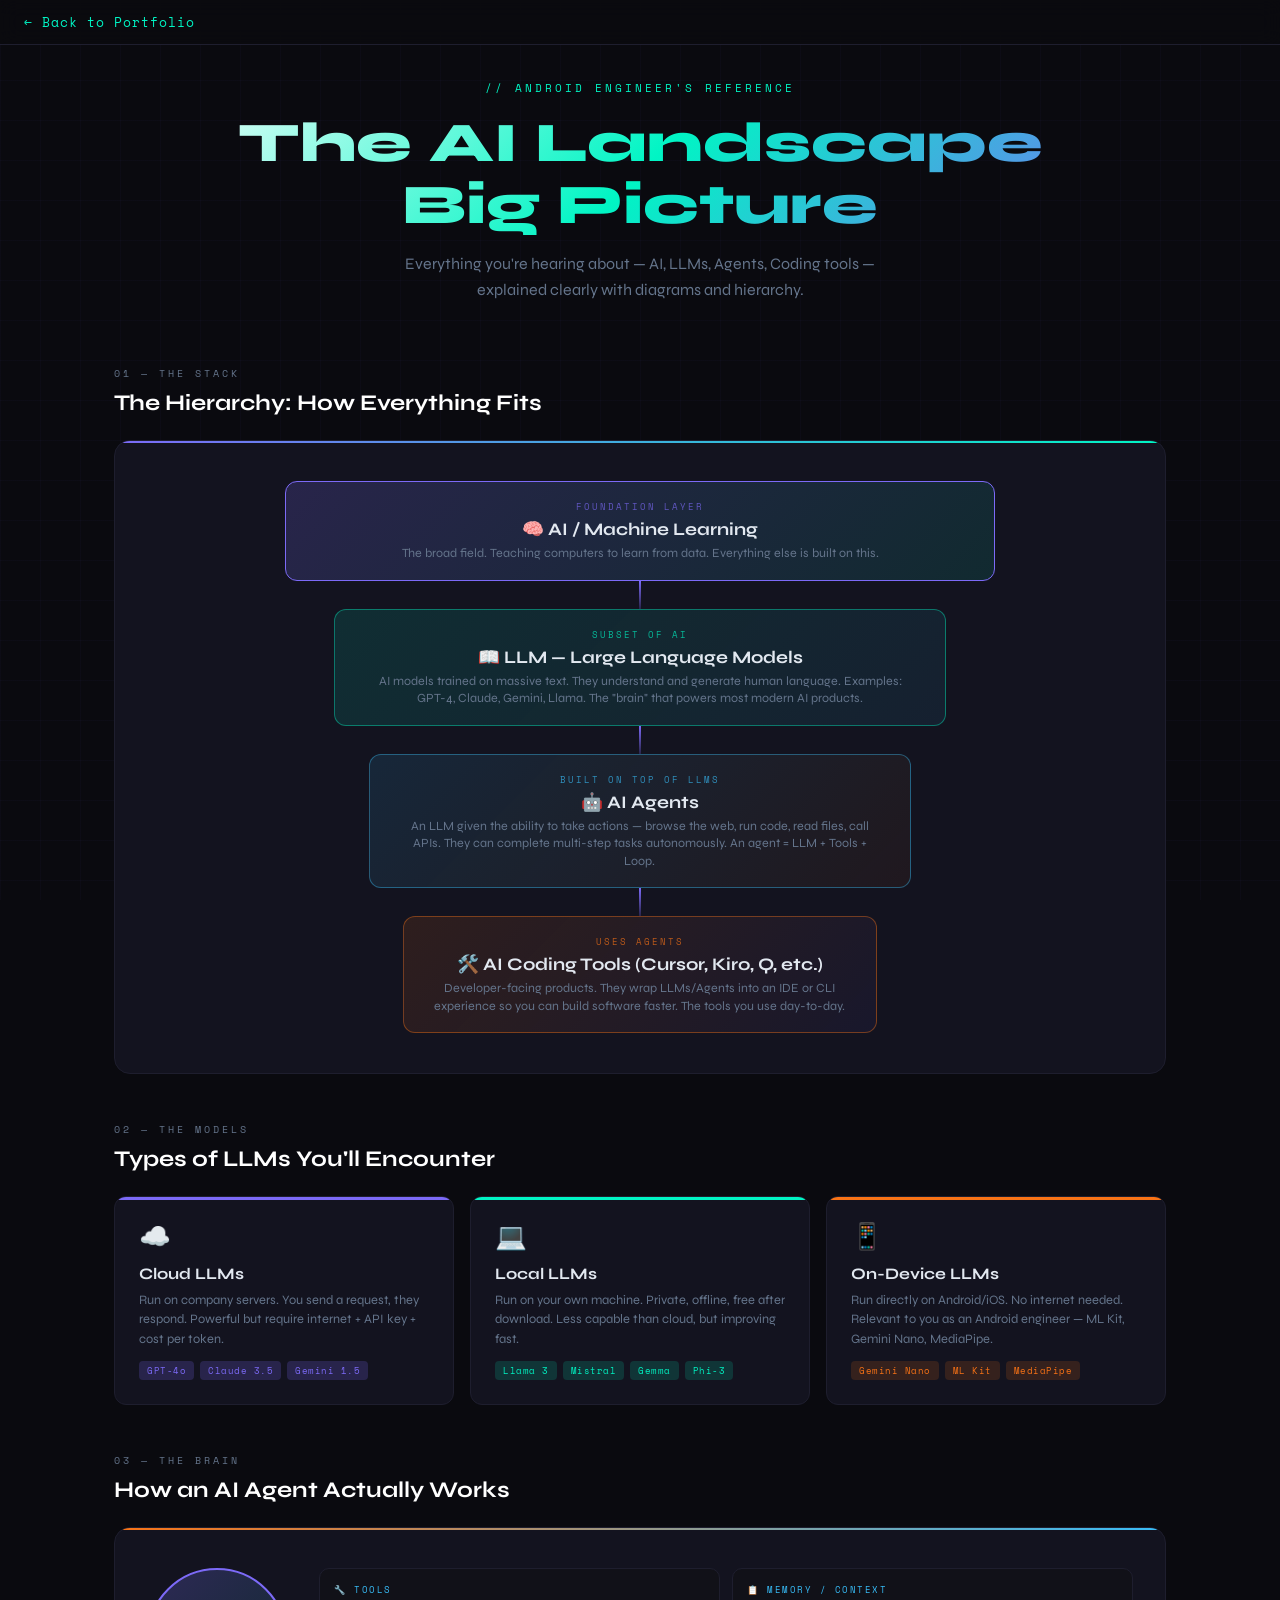
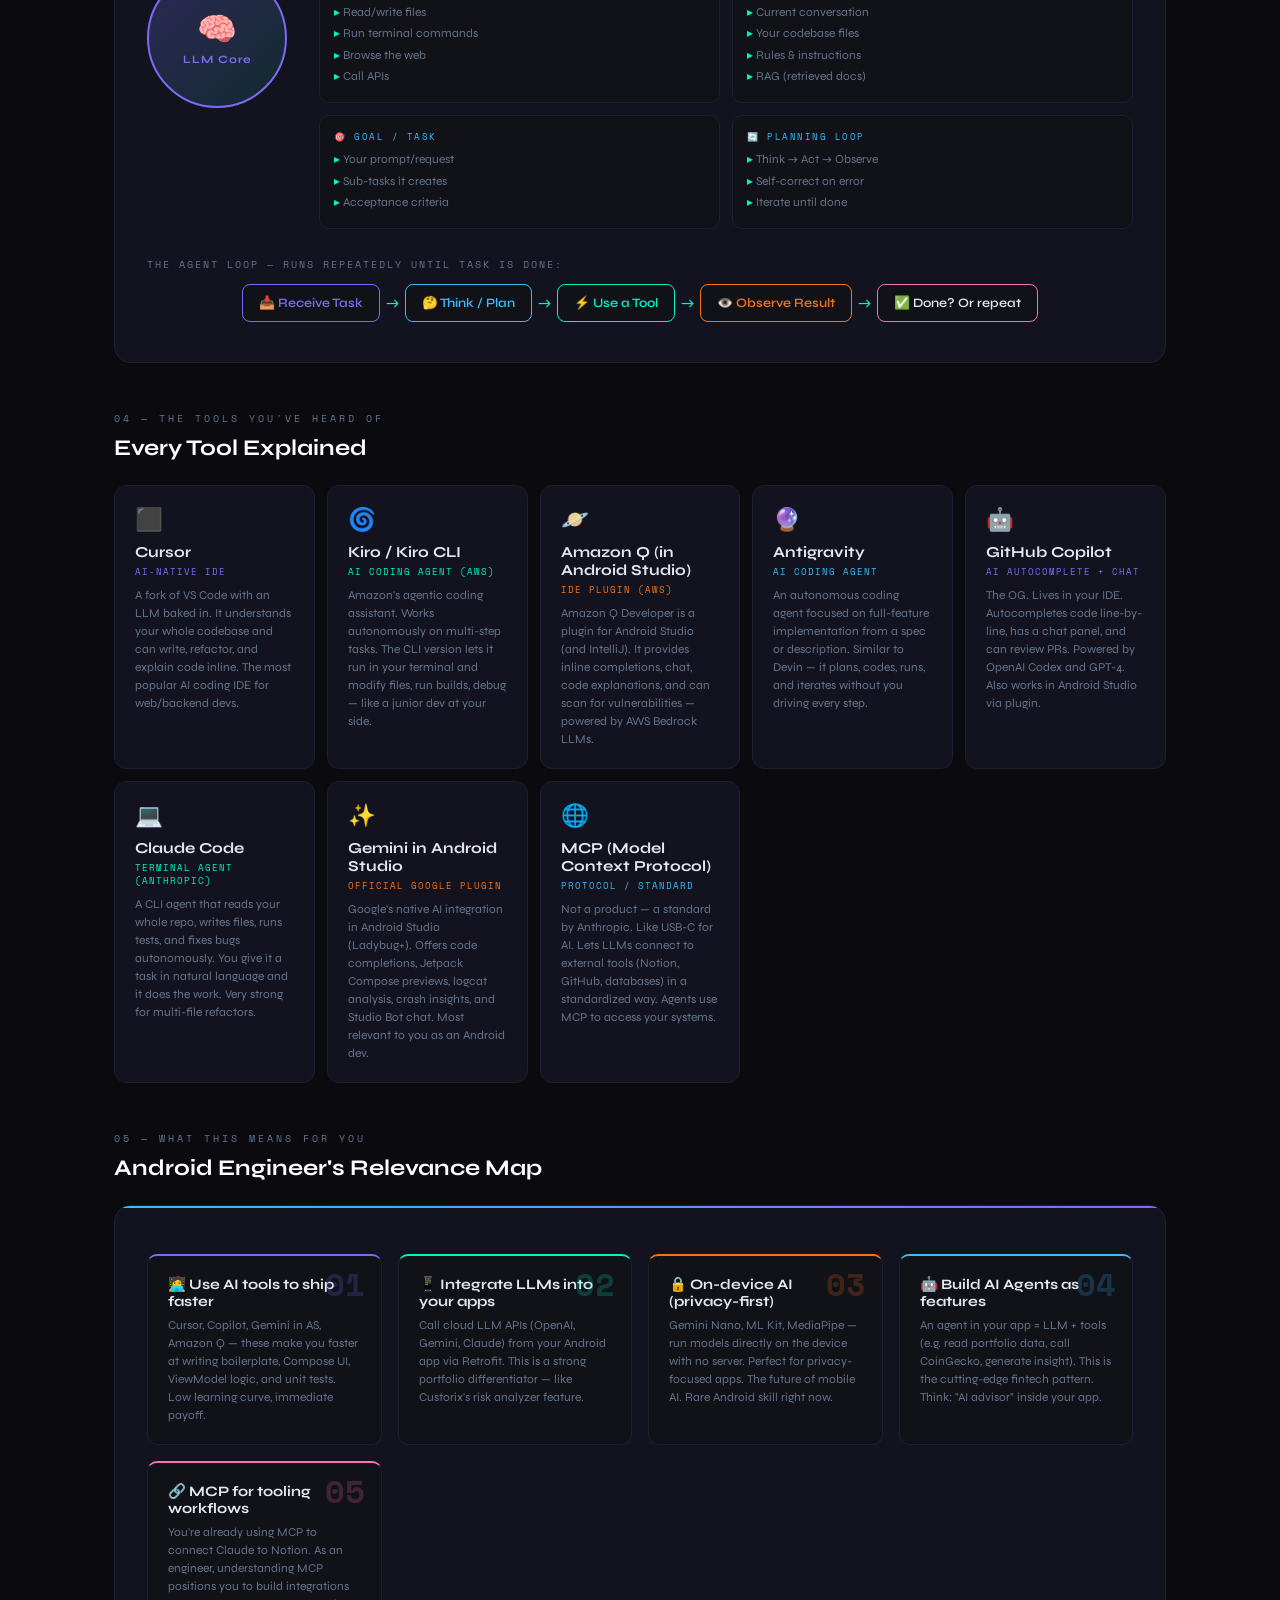
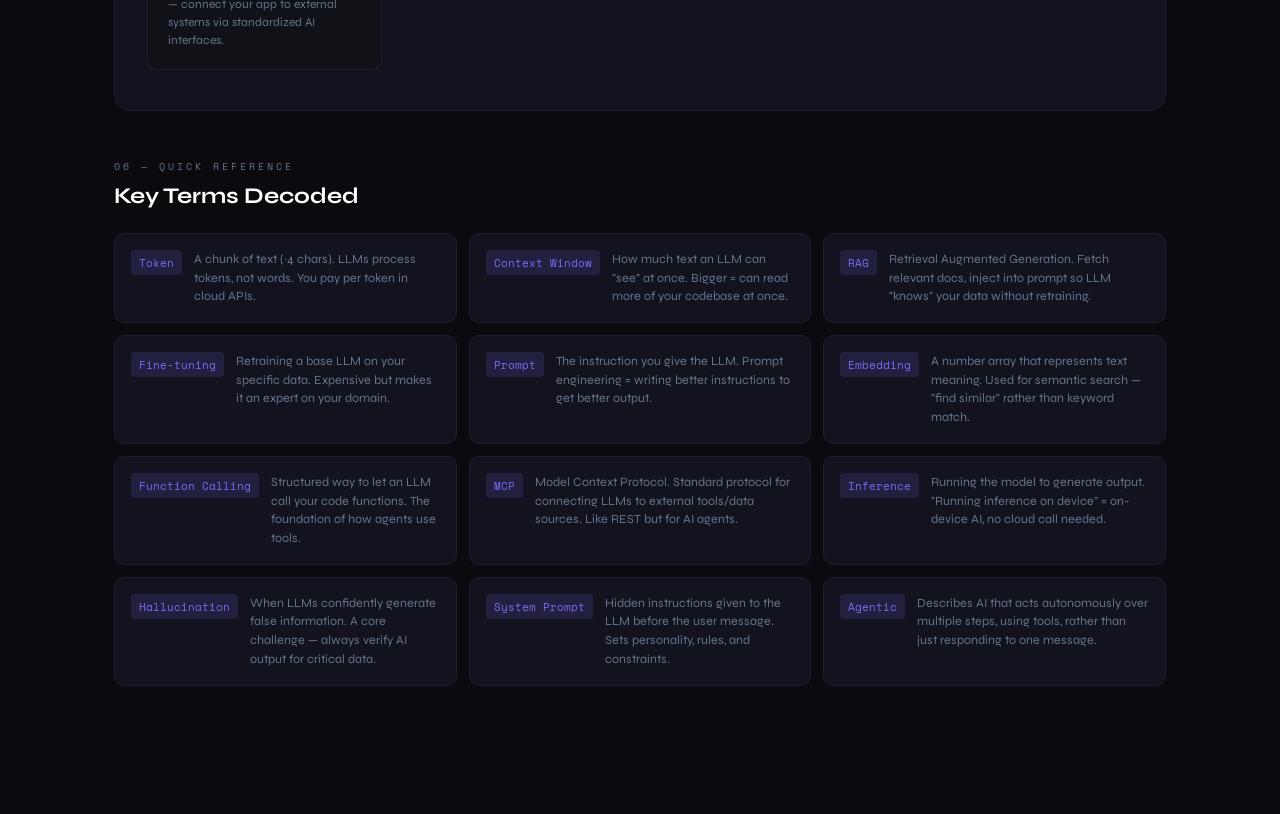
==== blog/ai-landscape-guide.html @ 9be6c77c "Added blog section" ====
<!DOCTYPE html>
<html lang="en">
<head>
<meta charset="UTF-8">
<meta name="viewport" content="width=device-width, initial-scale=1.0">
<title>AI Landscape — Engineer's Big Picture</title>
<style>
  @import url('https://fonts.googleapis.com/css2?family=Space+Mono:wght@400;700&family=Syne:wght@400;600;700;800&display=swap');

  :root {
    --bg: #0a0a0f;
    --surface: #111118;
    --border: #1e1e2e;
    --accent1: #00f5c4;
    --accent2: #7c6af7;
    --accent3: #f97316;
    --accent4: #38bdf8;
    --text: #e2e8f0;
    --muted: #64748b;
    --card: #13131f;
  }

  * { margin: 0; padding: 0; box-sizing: border-box; }

  body {
    background: var(--bg);
    color: var(--text);
    font-family: 'Syne', sans-serif;
    min-height: 100vh;
    overflow-x: hidden;
  }

  /* Background grid */
  body::before {
    content: '';
    position: fixed;
    inset: 0;
    background-image:
      linear-gradient(rgba(124,106,247,0.03) 1px, transparent 1px),
      linear-gradient(90deg, rgba(124,106,247,0.03) 1px, transparent 1px);
    background-size: 40px 40px;
    pointer-events: none;
    z-index: 0;
  }

  .page {
    position: relative;
    z-index: 1;
    max-width: 1100px;
    margin: 0 auto;
    padding: 48px 24px 80px;
  }

  /* Header */
  header {
    text-align: center;
    margin-bottom: 64px;
  }

  .eyebrow {
    font-family: 'Space Mono', monospace;
    font-size: 11px;
    letter-spacing: 3px;
    color: var(--accent1);
    text-transform: uppercase;
    margin-bottom: 16px;
  }

  h1 {
    font-size: clamp(2rem, 5vw, 3.5rem);
    font-weight: 800;
    line-height: 1.1;
    background: linear-gradient(135deg, #fff 0%, var(--accent1) 50%, var(--accent2) 100%);
    -webkit-background-clip: text;
    -webkit-text-fill-color: transparent;
    background-clip: text;
    margin-bottom: 16px;
  }

  .subtitle {
    color: var(--muted);
    font-size: 1rem;
    font-weight: 400;
    max-width: 520px;
    margin: 0 auto;
    line-height: 1.6;
  }

  /* Section headers */
  .section-label {
    font-family: 'Space Mono', monospace;
    font-size: 10px;
    letter-spacing: 3px;
    color: var(--muted);
    text-transform: uppercase;
    margin-bottom: 8px;
  }

  .section-title {
    font-size: 1.4rem;
    font-weight: 700;
    margin-bottom: 24px;
    color: #fff;
  }

  /* =========================================
     DIAGRAM 1: THE HIERARCHY
  ========================================= */
  .hierarchy-container {
    background: var(--card);
    border: 1px solid var(--border);
    border-radius: 16px;
    padding: 40px 32px;
    margin-bottom: 48px;
    position: relative;
    overflow: hidden;
  }

  .hierarchy-container::before {
    content: '';
    position: absolute;
    top: 0; left: 0; right: 0;
    height: 2px;
    background: linear-gradient(90deg, var(--accent2), var(--accent1));
  }

  .hierarchy {
    display: flex;
    flex-direction: column;
    gap: 0;
    align-items: center;
  }

  .h-level {
    width: 100%;
    display: flex;
    flex-direction: column;
    align-items: center;
    position: relative;
  }

  .h-connector {
    width: 2px;
    height: 28px;
    background: linear-gradient(180deg, var(--accent2) 0%, rgba(124,106,247,0.2) 100%);
    margin: 0 auto;
  }

  .h-box {
    border-radius: 12px;
    padding: 18px 28px;
    text-align: center;
    position: relative;
    border: 1px solid transparent;
    transition: transform 0.2s;
  }

  .h-box:hover { transform: scale(1.02); }

  .h-box.level-1 {
    background: linear-gradient(135deg, rgba(124,106,247,0.2), rgba(0,245,196,0.1));
    border-color: var(--accent2);
    width: 72%;
  }

  .h-box.level-2 {
    background: linear-gradient(135deg, rgba(0,245,196,0.12), rgba(56,189,248,0.08));
    border-color: rgba(0,245,196,0.4);
    width: 62%;
  }

  .h-box.level-3 {
    background: linear-gradient(135deg, rgba(56,189,248,0.12), rgba(249,115,22,0.06));
    border-color: rgba(56,189,248,0.4);
    width: 55%;
  }

  .h-box.level-4 {
    background: linear-gradient(135deg, rgba(249,115,22,0.12), rgba(124,106,247,0.06));
    border-color: rgba(249,115,22,0.4);
    width: 48%;
  }

  .h-tag {
    font-family: 'Space Mono', monospace;
    font-size: 9px;
    letter-spacing: 2px;
    text-transform: uppercase;
    margin-bottom: 6px;
    opacity: 0.7;
  }

  .h-title {
    font-size: 1.1rem;
    font-weight: 700;
    margin-bottom: 4px;
  }

  .h-desc {
    font-size: 0.78rem;
    color: var(--muted);
    line-height: 1.4;
  }

  /* =========================================
     DIAGRAM 2: LLM TYPES GRID
  ========================================= */
  .cards-grid {
    display: grid;
    grid-template-columns: repeat(auto-fit, minmax(240px, 1fr));
    gap: 16px;
    margin-bottom: 48px;
  }

  .card {
    background: var(--card);
    border: 1px solid var(--border);
    border-radius: 12px;
    padding: 24px;
    position: relative;
    overflow: hidden;
    transition: border-color 0.2s, transform 0.2s;
  }

  .card:hover {
    transform: translateY(-2px);
  }

  .card::after {
    content: '';
    position: absolute;
    top: 0; left: 0; right: 0;
    height: 3px;
  }

  .card.cloud::after { background: var(--accent2); }
  .card.local::after { background: var(--accent1); }
  .card.ondevice::after { background: var(--accent3); }

  .card:hover.cloud { border-color: var(--accent2); }
  .card:hover.local { border-color: var(--accent1); }
  .card:hover.ondevice { border-color: var(--accent3); }

  .card-icon {
    font-size: 1.6rem;
    margin-bottom: 12px;
    display: block;
  }

  .card-title {
    font-size: 1rem;
    font-weight: 700;
    margin-bottom: 8px;
  }

  .card-desc {
    font-size: 0.8rem;
    color: var(--muted);
    line-height: 1.5;
    margin-bottom: 12px;
  }

  .badge-row {
    display: flex;
    gap: 6px;
    flex-wrap: wrap;
  }

  .badge {
    font-family: 'Space Mono', monospace;
    font-size: 9px;
    padding: 3px 8px;
    border-radius: 4px;
    letter-spacing: 0.5px;
  }

  .badge-purple { background: rgba(124,106,247,0.2); color: var(--accent2); }
  .badge-green  { background: rgba(0,245,196,0.15); color: var(--accent1); }
  .badge-orange { background: rgba(249,115,22,0.15); color: var(--accent3); }
  .badge-blue   { background: rgba(56,189,248,0.15); color: var(--accent4); }

  /* =========================================
     DIAGRAM 3: AGENT ANATOMY
  ========================================= */
  .agent-diagram {
    background: var(--card);
    border: 1px solid var(--border);
    border-radius: 16px;
    padding: 40px 32px;
    margin-bottom: 48px;
    position: relative;
    overflow: hidden;
  }

  .agent-diagram::before {
    content: '';
    position: absolute;
    top: 0; left: 0; right: 0;
    height: 2px;
    background: linear-gradient(90deg, var(--accent3), var(--accent4));
  }

  .agent-core {
    display: flex;
    align-items: center;
    justify-content: center;
    margin-bottom: 32px;
    gap: 0;
    flex-wrap: wrap;
  }

  .agent-brain {
    background: linear-gradient(135deg, rgba(124,106,247,0.25), rgba(0,245,196,0.1));
    border: 2px solid var(--accent2);
    border-radius: 50%;
    width: 140px;
    height: 140px;
    display: flex;
    flex-direction: column;
    align-items: center;
    justify-content: center;
    text-align: center;
    position: relative;
    z-index: 2;
    flex-shrink: 0;
  }

  .agent-brain-icon { font-size: 2rem; }
  .agent-brain-label { font-size: 0.7rem; font-weight: 700; margin-top: 4px; color: var(--accent2); letter-spacing: 1px; }

  .agent-spokes {
    display: grid;
    grid-template-columns: 1fr 1fr;
    gap: 12px;
    flex: 1;
    min-width: 260px;
  }

  .agent-spoke {
    background: var(--surface);
    border: 1px solid var(--border);
    border-radius: 10px;
    padding: 14px;
    position: relative;
  }

  .spoke-title {
    font-family: 'Space Mono', monospace;
    font-size: 9px;
    letter-spacing: 1.5px;
    text-transform: uppercase;
    color: var(--accent4);
    margin-bottom: 6px;
  }

  .spoke-items {
    list-style: none;
    font-size: 0.75rem;
    color: var(--muted);
    line-height: 1.8;
  }

  .spoke-items li::before {
    content: '▸ ';
    color: var(--accent1);
  }

  .loop-diagram {
    display: flex;
    align-items: center;
    justify-content: center;
    gap: 0;
    flex-wrap: wrap;
    margin-top: 8px;
  }

  .loop-step {
    background: var(--surface);
    border: 1px solid var(--border);
    border-radius: 8px;
    padding: 10px 16px;
    font-size: 0.8rem;
    font-weight: 600;
    text-align: center;
    white-space: nowrap;
  }

  .loop-arrow {
    font-size: 1rem;
    color: var(--accent1);
    margin: 0 6px;
    flex-shrink: 0;
  }

  /* =========================================
     DIAGRAM 4: TOOLS ECOSYSTEM
  ========================================= */
  .tools-section {
    margin-bottom: 48px;
  }

  .tools-grid {
    display: grid;
    grid-template-columns: repeat(auto-fit, minmax(200px, 1fr));
    gap: 12px;
  }

  .tool-card {
    background: var(--card);
    border: 1px solid var(--border);
    border-radius: 12px;
    padding: 20px;
    transition: all 0.2s;
    cursor: default;
  }

  .tool-card:hover {
    transform: translateY(-3px);
    box-shadow: 0 8px 32px rgba(0,0,0,0.4);
  }

  .tool-card.ide:hover { border-color: var(--accent2); }
  .tool-card.agent:hover { border-color: var(--accent1); }
  .tool-card.llm:hover { border-color: var(--accent3); }
  .tool-card.mobile:hover { border-color: var(--accent4); }

  .tool-logo {
    font-size: 1.4rem;
    margin-bottom: 10px;
    display: block;
  }

  .tool-name {
    font-size: 0.95rem;
    font-weight: 700;
    margin-bottom: 4px;
  }

  .tool-category {
    font-family: 'Space Mono', monospace;
    font-size: 9px;
    letter-spacing: 1px;
    text-transform: uppercase;
    margin-bottom: 8px;
  }

  .tool-category.ide { color: var(--accent2); }
  .tool-category.agent { color: var(--accent1); }
  .tool-category.llm-label { color: var(--accent3); }
  .tool-category.mobile { color: var(--accent4); }

  .tool-desc {
    font-size: 0.75rem;
    color: var(--muted);
    line-height: 1.5;
  }

  /* =========================================
     DIAGRAM 5: ANDROID ENGINEER RELEVANCE
  ========================================= */
  .relevance-section {
    background: var(--card);
    border: 1px solid var(--border);
    border-radius: 16px;
    padding: 40px 32px;
    margin-bottom: 48px;
    position: relative;
    overflow: hidden;
  }

  .relevance-section::before {
    content: '';
    position: absolute;
    top: 0; left: 0; right: 0;
    height: 2px;
    background: linear-gradient(90deg, var(--accent4), var(--accent2));
  }

  .relevance-grid {
    display: grid;
    grid-template-columns: repeat(auto-fit, minmax(220px, 1fr));
    gap: 16px;
    margin-top: 8px;
  }

  .rel-item {
    border: 1px solid var(--border);
    border-radius: 10px;
    padding: 20px;
    background: var(--surface);
    position: relative;
  }

  .rel-number {
    font-family: 'Space Mono', monospace;
    font-size: 2rem;
    font-weight: 700;
    line-height: 1;
    margin-bottom: 8px;
    opacity: 0.15;
    position: absolute;
    top: 12px;
    right: 16px;
  }

  .rel-title {
    font-size: 0.9rem;
    font-weight: 700;
    margin-bottom: 6px;
  }

  .rel-desc {
    font-size: 0.75rem;
    color: var(--muted);
    line-height: 1.5;
  }

  .rel-item.r1 { border-top: 2px solid var(--accent2); }
  .rel-item.r2 { border-top: 2px solid var(--accent1); }
  .rel-item.r3 { border-top: 2px solid var(--accent3); }
  .rel-item.r4 { border-top: 2px solid var(--accent4); }
  .rel-item.r5 { border-top: 2px solid #f472b6; }

  .rel-item.r1 .rel-number { color: var(--accent2); opacity: 0.2; }
  .rel-item.r2 .rel-number { color: var(--accent1); opacity: 0.2; }
  .rel-item.r3 .rel-number { color: var(--accent3); opacity: 0.2; }
  .rel-item.r4 .rel-number { color: var(--accent4); opacity: 0.2; }
  .rel-item.r5 .rel-number { color: #f472b6; opacity: 0.2; }

  /* divider */
  .divider {
    border: none;
    border-top: 1px solid var(--border);
    margin: 48px 0;
  }

  /* =========================================
     KEY TERMS GLOSSARY
  ========================================= */
  .glossary {
    display: grid;
    grid-template-columns: repeat(auto-fit, minmax(280px, 1fr));
    gap: 12px;
    margin-bottom: 48px;
  }

  .term {
    display: flex;
    gap: 12px;
    background: var(--card);
    border: 1px solid var(--border);
    border-radius: 10px;
    padding: 16px;
    align-items: flex-start;
  }

  .term-key {
    font-family: 'Space Mono', monospace;
    font-size: 0.7rem;
    background: rgba(124,106,247,0.15);
    color: var(--accent2);
    border-radius: 4px;
    padding: 4px 8px;
    white-space: nowrap;
    flex-shrink: 0;
  }

  .term-val {
    font-size: 0.78rem;
    color: var(--muted);
    line-height: 1.5;
  }

  /* responsive */
  @media (max-width: 600px) {
    .agent-spokes { grid-template-columns: 1fr; }
    .loop-diagram { flex-direction: column; }
    .loop-arrow { transform: rotate(90deg); }
    .h-box { width: 90% !important; }
  }

  /* Fade in animation */
  @keyframes fadeUp {
    from { opacity: 0; transform: translateY(20px); }
    to   { opacity: 1; transform: translateY(0); }
  }

  .page > * {
    animation: fadeUp 0.5s ease both;
  }
  header { animation-delay: 0s; }
  .hierarchy-container { animation-delay: 0.1s; }
  .cards-grid { animation-delay: 0.15s; }
  .agent-diagram { animation-delay: 0.2s; }
  .tools-section { animation-delay: 0.25s; }
  .relevance-section { animation-delay: 0.3s; }
  .glossary { animation-delay: 0.35s; }
</style>
</head>
<body>
<nav style="position:fixed;top:0;left:0;right:0;z-index:100;background:rgba(10,10,15,0.9);backdrop-filter:blur(10px);border-bottom:1px solid #1e1e2e;padding:12px 24px;">
  <a href="../index.html" style="color:#00f5c4;text-decoration:none;font-family:'Space Mono',monospace;font-size:13px;letter-spacing:1px;">← Back to Portfolio</a>
</nav>
<div class="page" style="padding-top:80px;">

  <!-- HEADER -->
  <header>
    <p class="eyebrow">// Android Engineer's Reference</p>
    <h1>The AI Landscape<br>Big Picture</h1>
    <p class="subtitle">Everything you're hearing about — AI, LLMs, Agents, Coding tools — explained clearly with diagrams and hierarchy.</p>
  </header>

  <!-- SECTION 1: HIERARCHY -->
  <p class="section-label">01 — The Stack</p>
  <p class="section-title">The Hierarchy: How Everything Fits</p>

  <div class="hierarchy-container">
    <div class="hierarchy">

      <div class="h-level">
        <div class="h-box level-1">
          <div class="h-tag" style="color:var(--accent2)">Foundation Layer</div>
          <div class="h-title">🧠 AI / Machine Learning</div>
          <div class="h-desc">The broad field. Teaching computers to learn from data. Everything else is built on this.</div>
        </div>
      </div>

      <div class="h-connector"></div>

      <div class="h-level">
        <div class="h-box level-2">
          <div class="h-tag" style="color:var(--accent1)">Subset of AI</div>
          <div class="h-title">📖 LLM — Large Language Models</div>
          <div class="h-desc">AI models trained on massive text. They understand and generate human language. Examples: GPT-4, Claude, Gemini, Llama. The "brain" that powers most modern AI products.</div>
        </div>
      </div>

      <div class="h-connector"></div>

      <div class="h-level">
        <div class="h-box level-3">
          <div class="h-tag" style="color:var(--accent4)">Built on top of LLMs</div>
          <div class="h-title">🤖 AI Agents</div>
          <div class="h-desc">An LLM given the ability to take actions — browse the web, run code, read files, call APIs. They can complete multi-step tasks autonomously. An agent = LLM + Tools + Loop.</div>
        </div>
      </div>

      <div class="h-connector"></div>

      <div class="h-level">
        <div class="h-box level-4">
          <div class="h-tag" style="color:var(--accent3)">Uses Agents</div>
          <div class="h-title">🛠️ AI Coding Tools (Cursor, Kiro, Q, etc.)</div>
          <div class="h-desc">Developer-facing products. They wrap LLMs/Agents into an IDE or CLI experience so you can build software faster. The tools you use day-to-day.</div>
        </div>
      </div>

    </div>
  </div>

  <!-- SECTION 2: LLM TYPES -->
  <p class="section-label">02 — The Models</p>
  <p class="section-title">Types of LLMs You'll Encounter</p>

  <div class="cards-grid">
    <div class="card cloud">
      <span class="card-icon">☁️</span>
      <div class="card-title">Cloud LLMs</div>
      <div class="card-desc">Run on company servers. You send a request, they respond. Powerful but require internet + API key + cost per token.</div>
      <div class="badge-row">
        <span class="badge badge-purple">GPT-4o</span>
        <span class="badge badge-purple">Claude 3.5</span>
        <span class="badge badge-purple">Gemini 1.5</span>
      </div>
    </div>

    <div class="card local">
      <span class="card-icon">💻</span>
      <div class="card-title">Local LLMs</div>
      <div class="card-desc">Run on your own machine. Private, offline, free after download. Less capable than cloud, but improving fast.</div>
      <div class="badge-row">
        <span class="badge badge-green">Llama 3</span>
        <span class="badge badge-green">Mistral</span>
        <span class="badge badge-green">Gemma</span>
        <span class="badge badge-green">Phi-3</span>
      </div>
    </div>

    <div class="card ondevice">
      <span class="card-icon">📱</span>
      <div class="card-title">On-Device LLMs</div>
      <div class="card-desc">Run directly on Android/iOS. No internet needed. Relevant to you as an Android engineer — ML Kit, Gemini Nano, MediaPipe.</div>
      <div class="badge-row">
        <span class="badge badge-orange">Gemini Nano</span>
        <span class="badge badge-orange">ML Kit</span>
        <span class="badge badge-orange">MediaPipe</span>
      </div>
    </div>
  </div>

  <!-- SECTION 3: AGENT ANATOMY -->
  <p class="section-label">03 — The Brain</p>
  <p class="section-title">How an AI Agent Actually Works</p>

  <div class="agent-diagram">
    <div style="display:flex; gap:32px; align-items:flex-start; flex-wrap:wrap;">
      <div class="agent-brain">
        <span class="agent-brain-icon">🧠</span>
        <div class="agent-brain-label">LLM Core</div>
      </div>

      <div class="agent-spokes" style="flex:1; min-width:260px;">
        <div class="agent-spoke">
          <div class="spoke-title">🔧 Tools</div>
          <ul class="spoke-items">
            <li>Read/write files</li>
            <li>Run terminal commands</li>
            <li>Browse the web</li>
            <li>Call APIs</li>
          </ul>
        </div>
        <div class="agent-spoke">
          <div class="spoke-title">📋 Memory / Context</div>
          <ul class="spoke-items">
            <li>Current conversation</li>
            <li>Your codebase files</li>
            <li>Rules & instructions</li>
            <li>RAG (retrieved docs)</li>
          </ul>
        </div>
        <div class="agent-spoke">
          <div class="spoke-title">🎯 Goal / Task</div>
          <ul class="spoke-items">
            <li>Your prompt/request</li>
            <li>Sub-tasks it creates</li>
            <li>Acceptance criteria</li>
          </ul>
        </div>
        <div class="agent-spoke">
          <div class="spoke-title">🔄 Planning Loop</div>
          <ul class="spoke-items">
            <li>Think → Act → Observe</li>
            <li>Self-correct on error</li>
            <li>Iterate until done</li>
          </ul>
        </div>
      </div>
    </div>

    <div style="margin-top:28px;">
      <div style="font-family:'Space Mono',monospace; font-size:10px; letter-spacing:2px; color:var(--muted); margin-bottom:12px; text-transform:uppercase;">The Agent Loop — runs repeatedly until task is done:</div>
      <div class="loop-diagram">
        <div class="loop-step" style="border-color:var(--accent2); color:var(--accent2)">📥 Receive Task</div>
        <div class="loop-arrow">→</div>
        <div class="loop-step" style="border-color:var(--accent4); color:var(--accent4)">🤔 Think / Plan</div>
        <div class="loop-arrow">→</div>
        <div class="loop-step" style="border-color:var(--accent1); color:var(--accent1)">⚡ Use a Tool</div>
        <div class="loop-arrow">→</div>
        <div class="loop-step" style="border-color:var(--accent3); color:var(--accent3)">👁️ Observe Result</div>
        <div class="loop-arrow">→</div>
        <div class="loop-step" style="border-color:#f472b6; color:#f472b6)">✅ Done? Or repeat</div>
      </div>
    </div>
  </div>

  <!-- SECTION 4: YOUR TOOLS EXPLAINED -->
  <div class="tools-section">
    <p class="section-label">04 — The Tools You've Heard Of</p>
    <p class="section-title">Every Tool Explained</p>

    <div class="tools-grid">
      <div class="tool-card ide">
        <span class="tool-logo">⬛</span>
        <div class="tool-name">Cursor</div>
        <div class="tool-category ide">AI-Native IDE</div>
        <div class="tool-desc">A fork of VS Code with an LLM baked in. It understands your whole codebase and can write, refactor, and explain code inline. The most popular AI coding IDE for web/backend devs.</div>
      </div>

      <div class="tool-card agent">
        <span class="tool-logo">🌀</span>
        <div class="tool-name">Kiro / Kiro CLI</div>
        <div class="tool-category agent">AI Coding Agent (AWS)</div>
        <div class="tool-desc">Amazon's agentic coding assistant. Works autonomously on multi-step tasks. The CLI version lets it run in your terminal and modify files, run builds, debug — like a junior dev at your side.</div>
      </div>

      <div class="tool-card llm">
        <span class="tool-logo">🪐</span>
        <div class="tool-name">Amazon Q (in Android Studio)</div>
        <div class="tool-category llm-label">IDE Plugin (AWS)</div>
        <div class="tool-desc">Amazon Q Developer is a plugin for Android Studio (and IntelliJ). It provides inline completions, chat, code explanations, and can scan for vulnerabilities — powered by AWS Bedrock LLMs.</div>
      </div>

      <div class="tool-card mobile">
        <span class="tool-logo">🔮</span>
        <div class="tool-name">Antigravity</div>
        <div class="tool-category mobile">AI Coding Agent</div>
        <div class="tool-desc">An autonomous coding agent focused on full-feature implementation from a spec or description. Similar to Devin — it plans, codes, runs, and iterates without you driving every step.</div>
      </div>

      <div class="tool-card ide">
        <span class="tool-logo">🤖</span>
        <div class="tool-name">GitHub Copilot</div>
        <div class="tool-category ide">AI Autocomplete + Chat</div>
        <div class="tool-desc">The OG. Lives in your IDE. Autocompletes code line-by-line, has a chat panel, and can review PRs. Powered by OpenAI Codex and GPT-4. Also works in Android Studio via plugin.</div>
      </div>

      <div class="tool-card agent">
        <span class="tool-logo">💻</span>
        <div class="tool-name">Claude Code</div>
        <div class="tool-category agent">Terminal Agent (Anthropic)</div>
        <div class="tool-desc">A CLI agent that reads your whole repo, writes files, runs tests, and fixes bugs autonomously. You give it a task in natural language and it does the work. Very strong for multi-file refactors.</div>
      </div>

      <div class="tool-card llm">
        <span class="tool-logo">✨</span>
        <div class="tool-name">Gemini in Android Studio</div>
        <div class="tool-category llm-label">Official Google Plugin</div>
        <div class="tool-desc">Google's native AI integration in Android Studio (Ladybug+). Offers code completions, Jetpack Compose previews, logcat analysis, crash insights, and Studio Bot chat. Most relevant to you as an Android dev.</div>
      </div>

      <div class="tool-card mobile">
        <span class="tool-logo">🌐</span>
        <div class="tool-name">MCP (Model Context Protocol)</div>
        <div class="tool-category mobile">Protocol / Standard</div>
        <div class="tool-desc">Not a product — a standard by Anthropic. Like USB-C for AI. Lets LLMs connect to external tools (Notion, GitHub, databases) in a standardized way. Agents use MCP to access your systems.</div>
      </div>
    </div>
  </div>

  <!-- SECTION 5: RELEVANCE TO YOU -->
  <p class="section-label">05 — What This Means for You</p>
  <p class="section-title">Android Engineer's Relevance Map</p>

  <div class="relevance-section">
    <div class="relevance-grid">
      <div class="rel-item r1">
        <div class="rel-number">01</div>
        <div class="rel-title">🧑‍💻 Use AI tools to ship faster</div>
        <div class="rel-desc">Cursor, Copilot, Gemini in AS, Amazon Q — these make you faster at writing boilerplate, Compose UI, ViewModel logic, and unit tests. Low learning curve, immediate payoff.</div>
      </div>

      <div class="rel-item r2">
        <div class="rel-title">📱 Integrate LLMs into your apps</div>
        <div class="rel-number">02</div>
        <div class="rel-desc">Call cloud LLM APIs (OpenAI, Gemini, Claude) from your Android app via Retrofit. This is a strong portfolio differentiator — like Custorix's risk analyzer feature.</div>
      </div>

      <div class="rel-item r3">
        <div class="rel-title">🔒 On-device AI (privacy-first)</div>
        <div class="rel-number">03</div>
        <div class="rel-desc">Gemini Nano, ML Kit, MediaPipe — run models directly on the device with no server. Perfect for privacy-focused apps. The future of mobile AI. Rare Android skill right now.</div>
      </div>

      <div class="rel-item r4">
        <div class="rel-title">🤖 Build AI Agents as features</div>
        <div class="rel-number">04</div>
        <div class="rel-desc">An agent in your app = LLM + tools (e.g. read portfolio data, call CoinGecko, generate insight). This is the cutting-edge fintech pattern. Think: "AI advisor" inside your app.</div>
      </div>

      <div class="rel-item r5">
        <div class="rel-title">🔗 MCP for tooling workflows</div>
        <div class="rel-number">05</div>
        <div class="rel-desc">You're already using MCP to connect Claude to Notion. As an engineer, understanding MCP positions you to build integrations — connect your app to external systems via standardized AI interfaces.</div>
      </div>
    </div>
  </div>

  <!-- GLOSSARY -->
  <p class="section-label">06 — Quick Reference</p>
  <p class="section-title">Key Terms Decoded</p>

  <div class="glossary">
    <div class="term">
      <span class="term-key">Token</span>
      <span class="term-val">A chunk of text (~4 chars). LLMs process tokens, not words. You pay per token in cloud APIs.</span>
    </div>
    <div class="term">
      <span class="term-key">Context Window</span>
      <span class="term-val">How much text an LLM can "see" at once. Bigger = can read more of your codebase at once.</span>
    </div>
    <div class="term">
      <span class="term-key">RAG</span>
      <span class="term-val">Retrieval Augmented Generation. Fetch relevant docs, inject into prompt so LLM "knows" your data without retraining.</span>
    </div>
    <div class="term">
      <span class="term-key">Fine-tuning</span>
      <span class="term-val">Retraining a base LLM on your specific data. Expensive but makes it an expert on your domain.</span>
    </div>
    <div class="term">
      <span class="term-key">Prompt</span>
      <span class="term-val">The instruction you give the LLM. Prompt engineering = writing better instructions to get better output.</span>
    </div>
    <div class="term">
      <span class="term-key">Embedding</span>
      <span class="term-val">A number array that represents text meaning. Used for semantic search — "find similar" rather than keyword match.</span>
    </div>
    <div class="term">
      <span class="term-key">Function Calling</span>
      <span class="term-val">Structured way to let an LLM call your code functions. The foundation of how agents use tools.</span>
    </div>
    <div class="term">
      <span class="term-key">MCP</span>
      <span class="term-val">Model Context Protocol. Standard protocol for connecting LLMs to external tools/data sources. Like REST but for AI agents.</span>
    </div>
    <div class="term">
      <span class="term-key">Inference</span>
      <span class="term-val">Running the model to generate output. "Running inference on device" = on-device AI, no cloud call needed.</span>
    </div>
    <div class="term">
      <span class="term-key">Hallucination</span>
      <span class="term-val">When LLMs confidently generate false information. A core challenge — always verify AI output for critical data.</span>
    </div>
    <div class="term">
      <span class="term-key">System Prompt</span>
      <span class="term-val">Hidden instructions given to the LLM before the user message. Sets personality, rules, and constraints.</span>
    </div>
    <div class="term">
      <span class="term-key">Agentic</span>
      <span class="term-val">Describes AI that acts autonomously over multiple steps, using tools, rather than just responding to one message.</span>
    </div>
  </div>

</div>
</body>
</html>
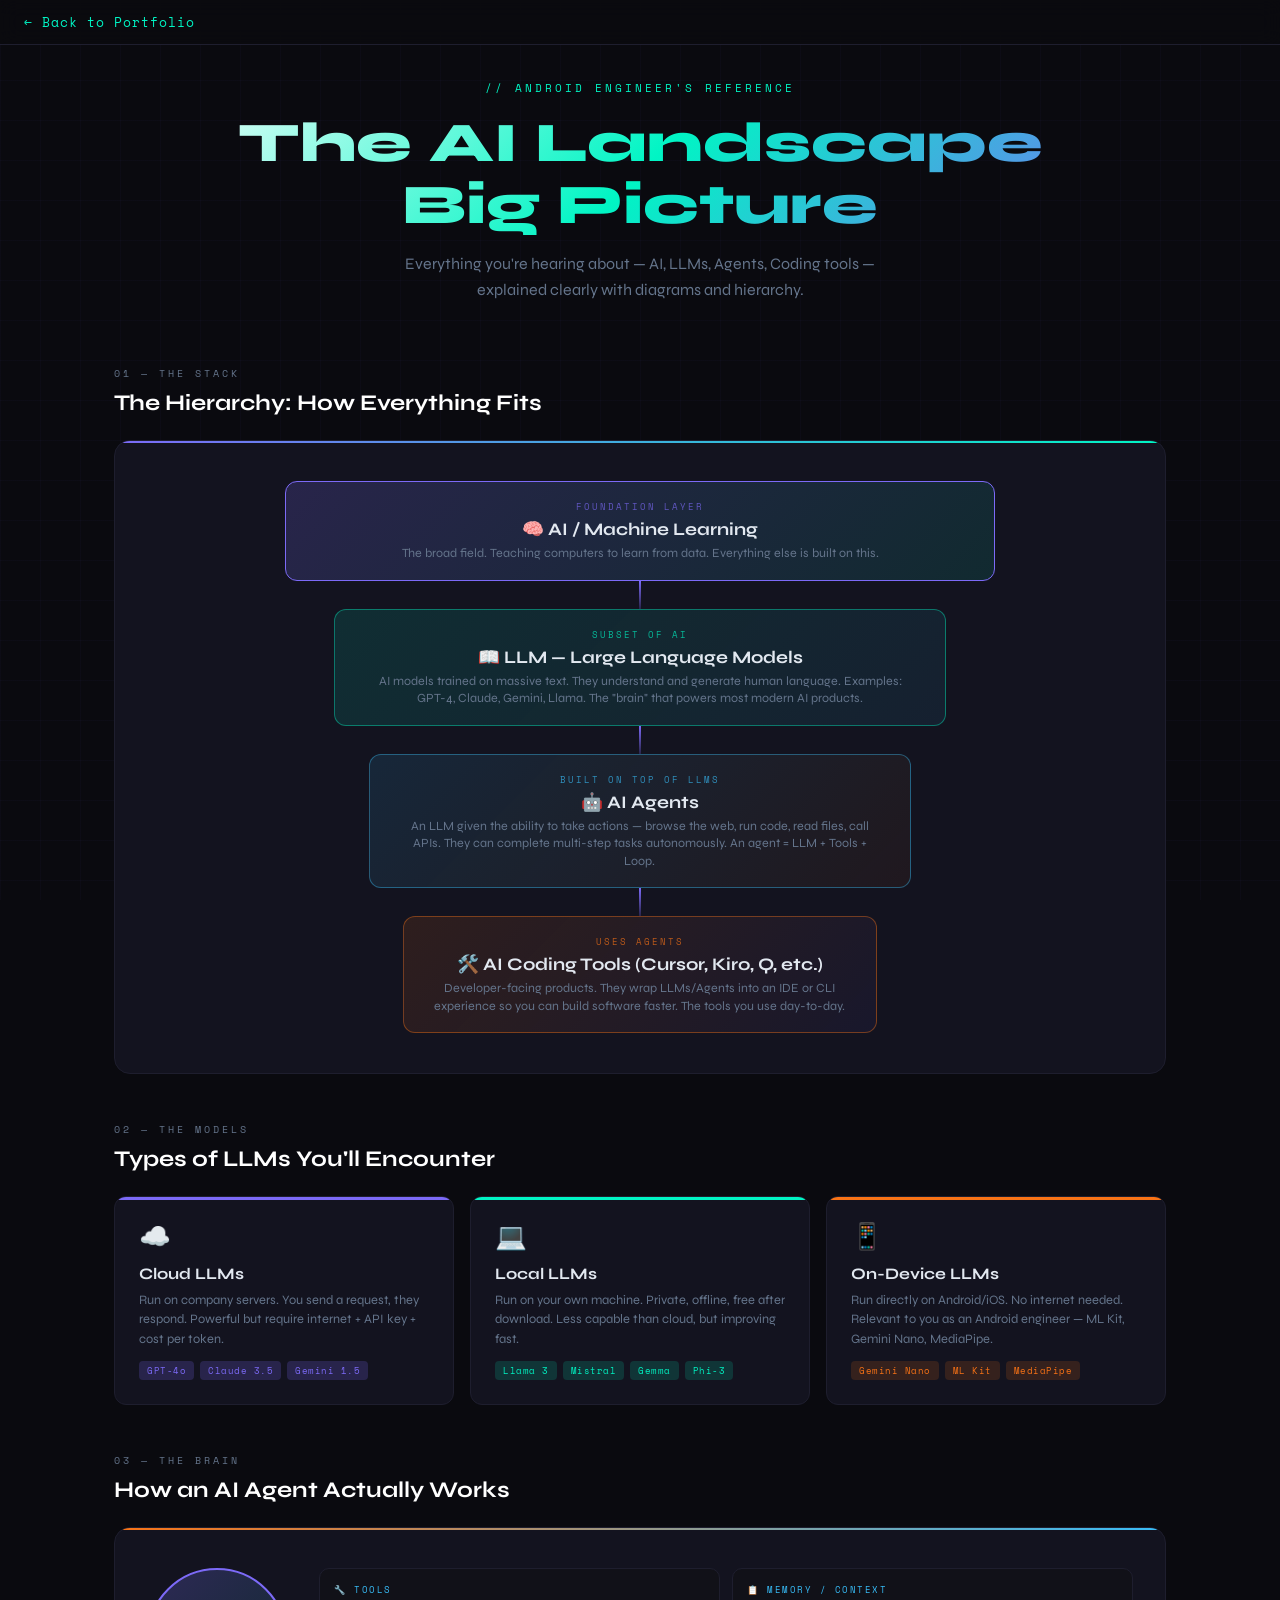
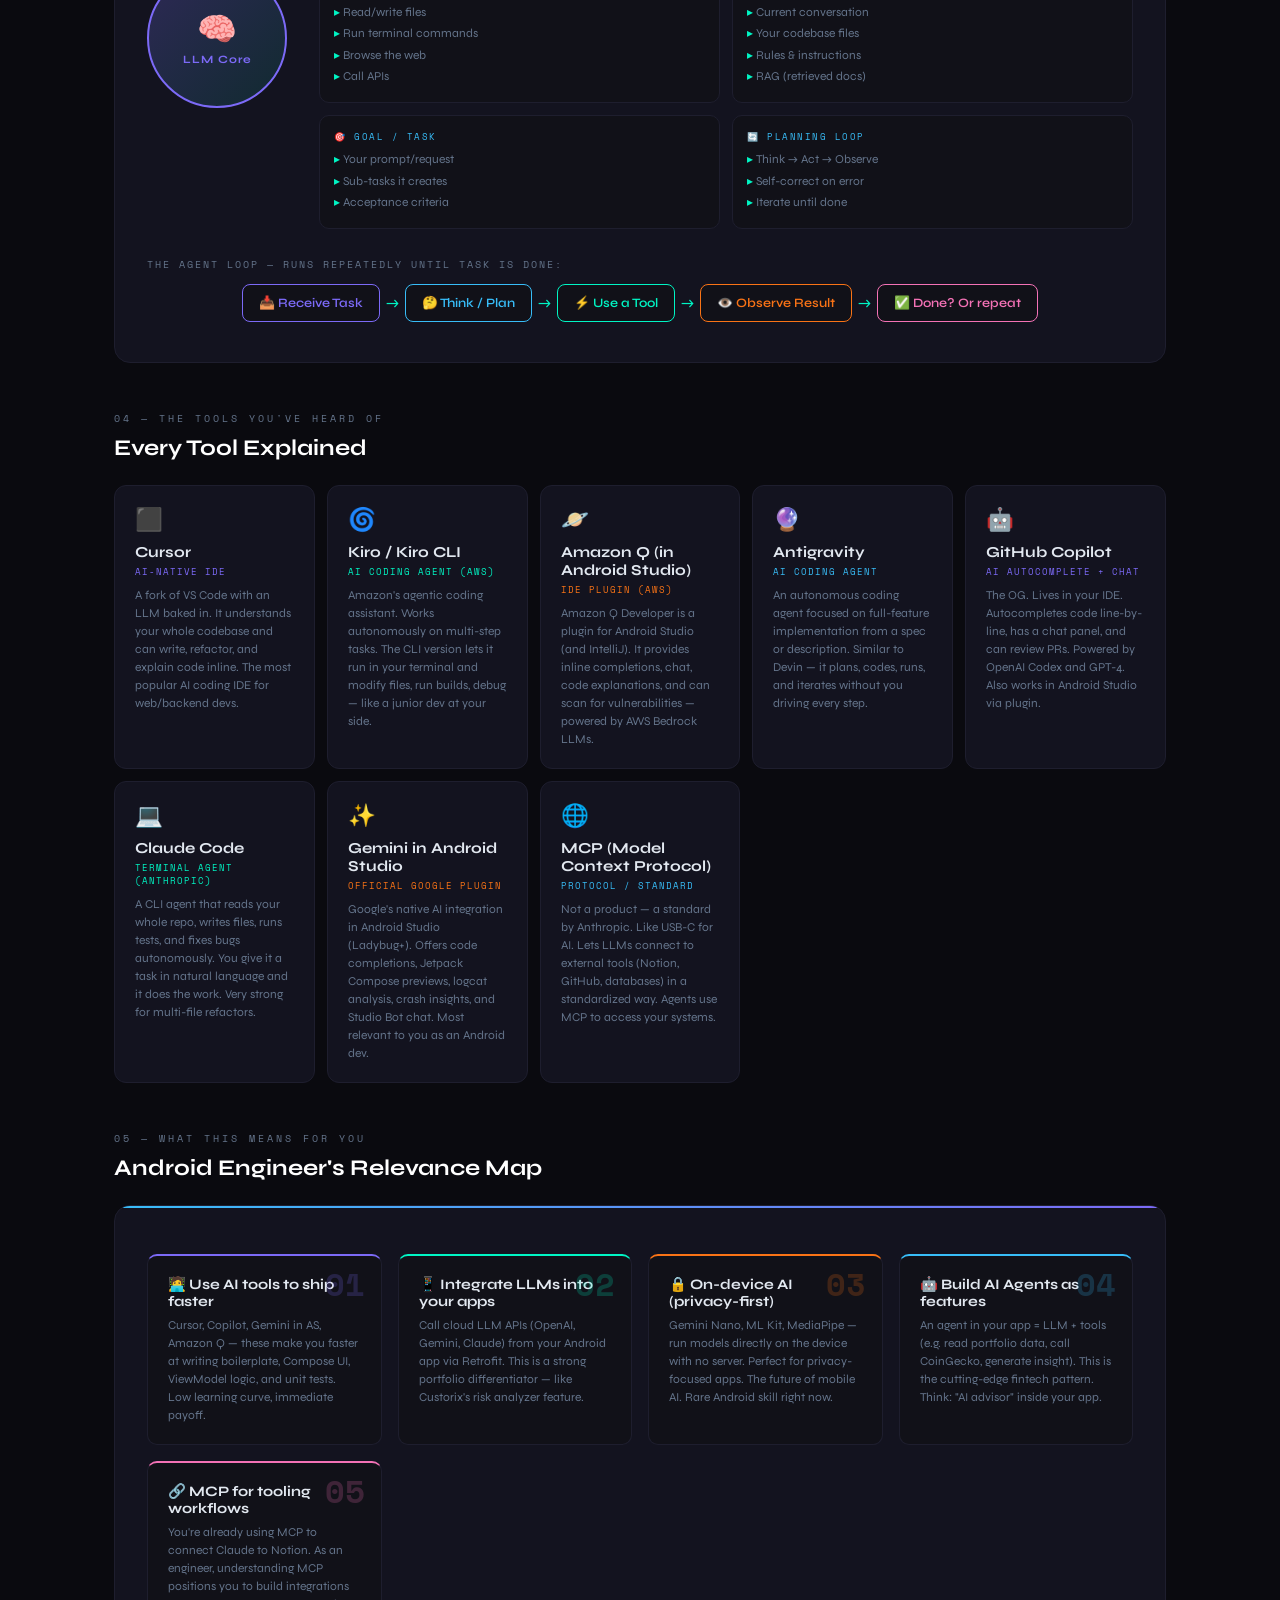
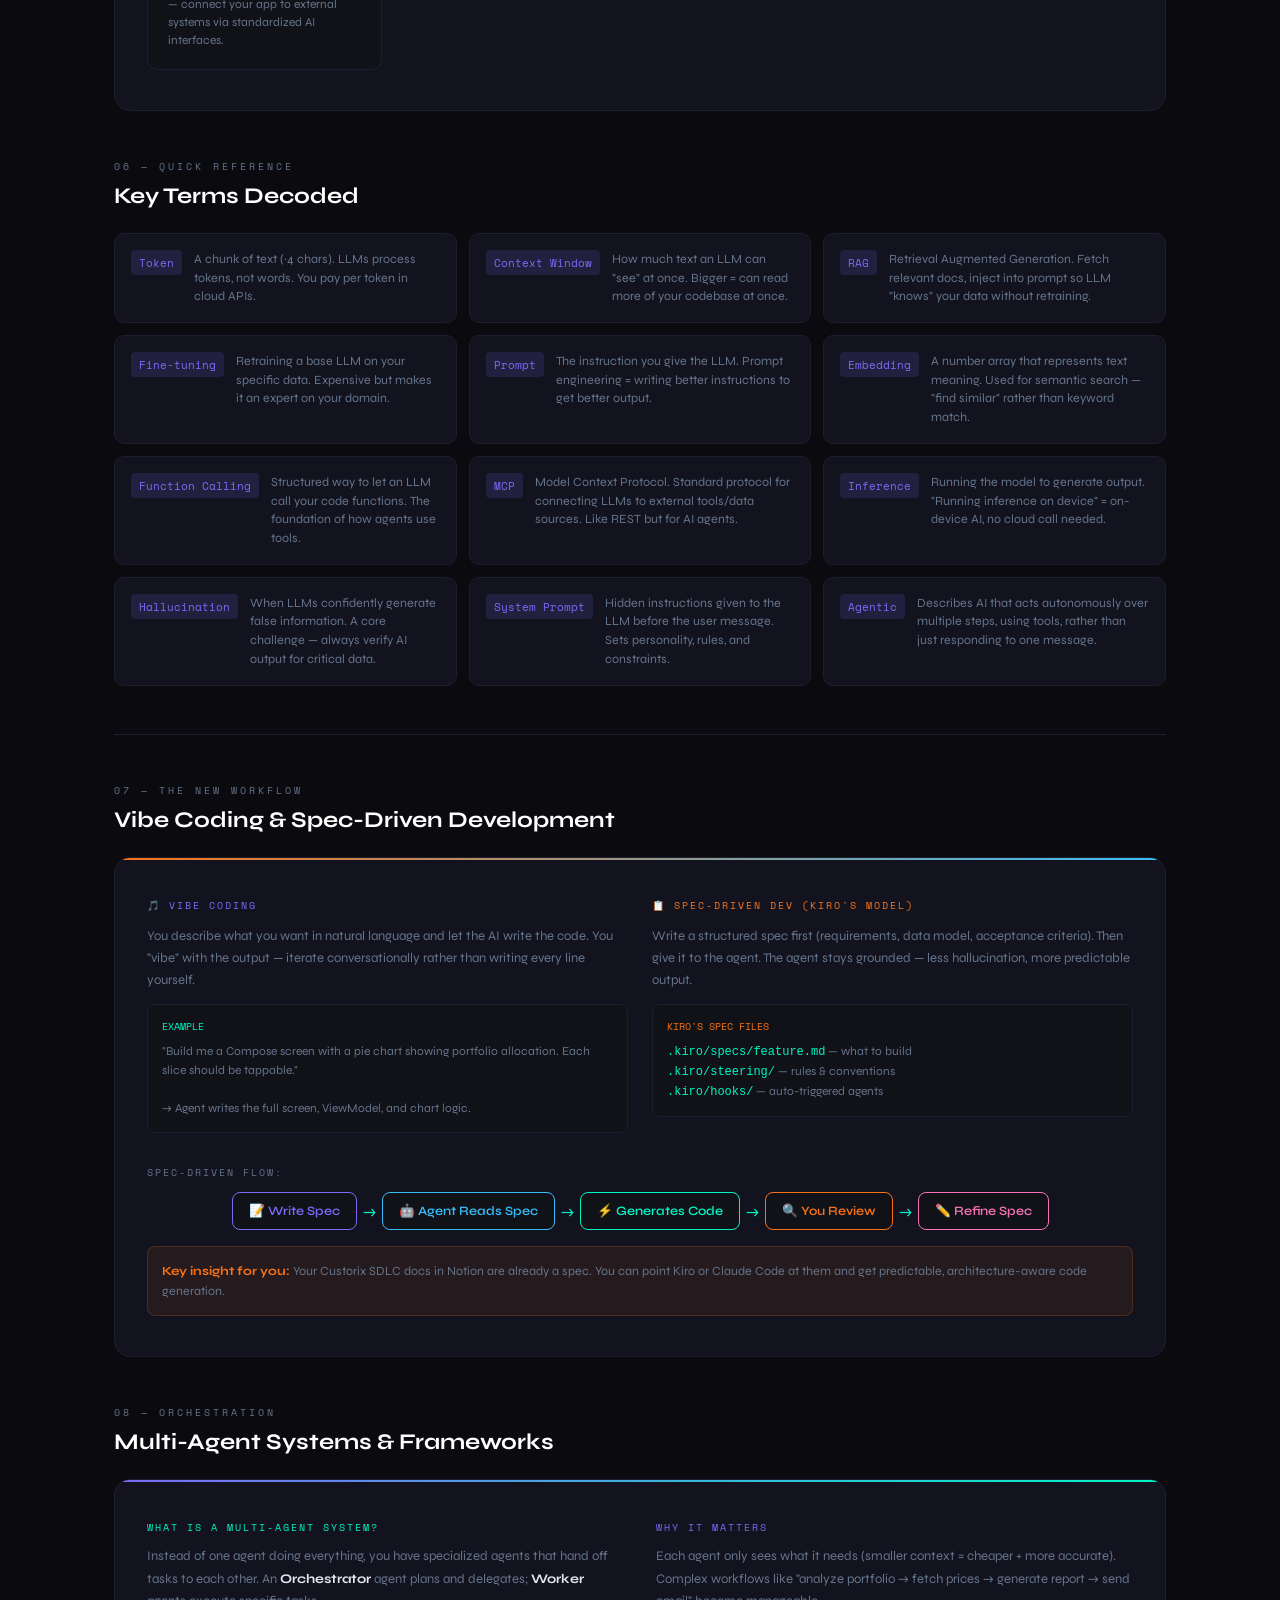
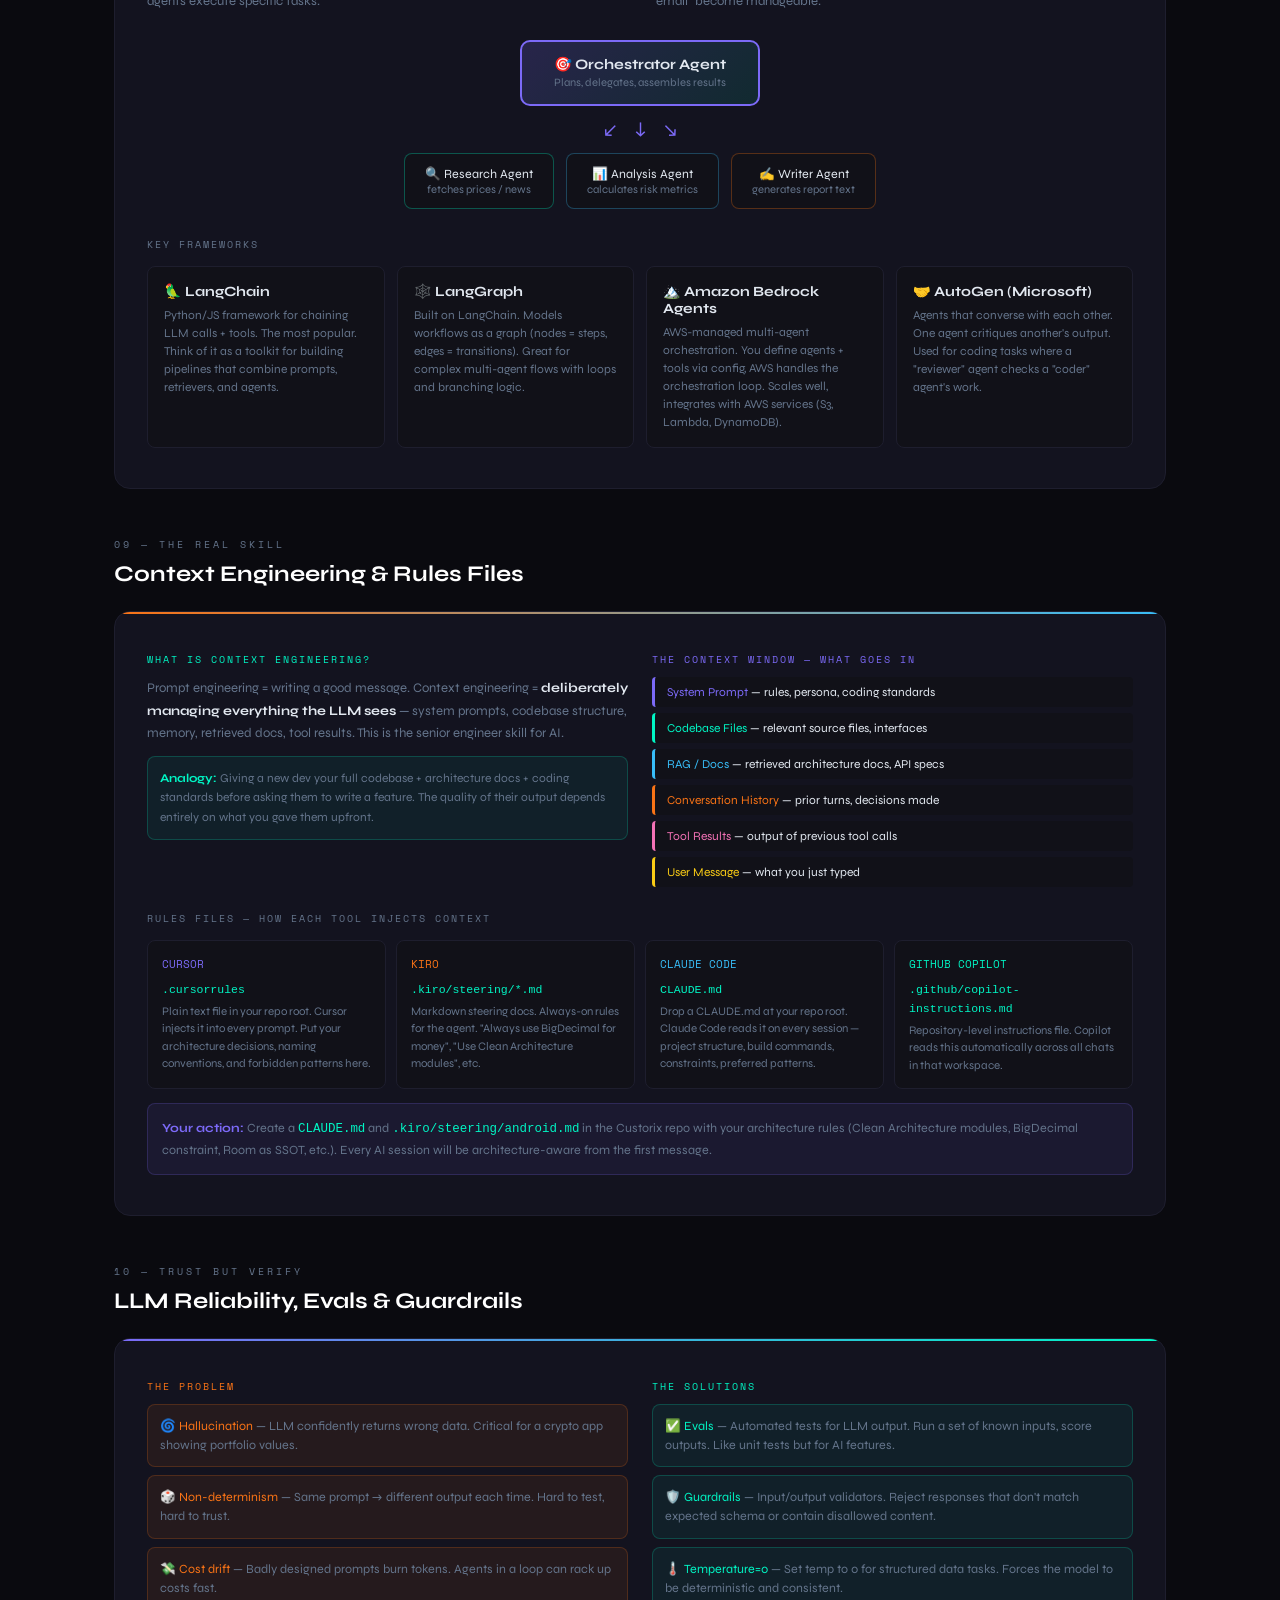
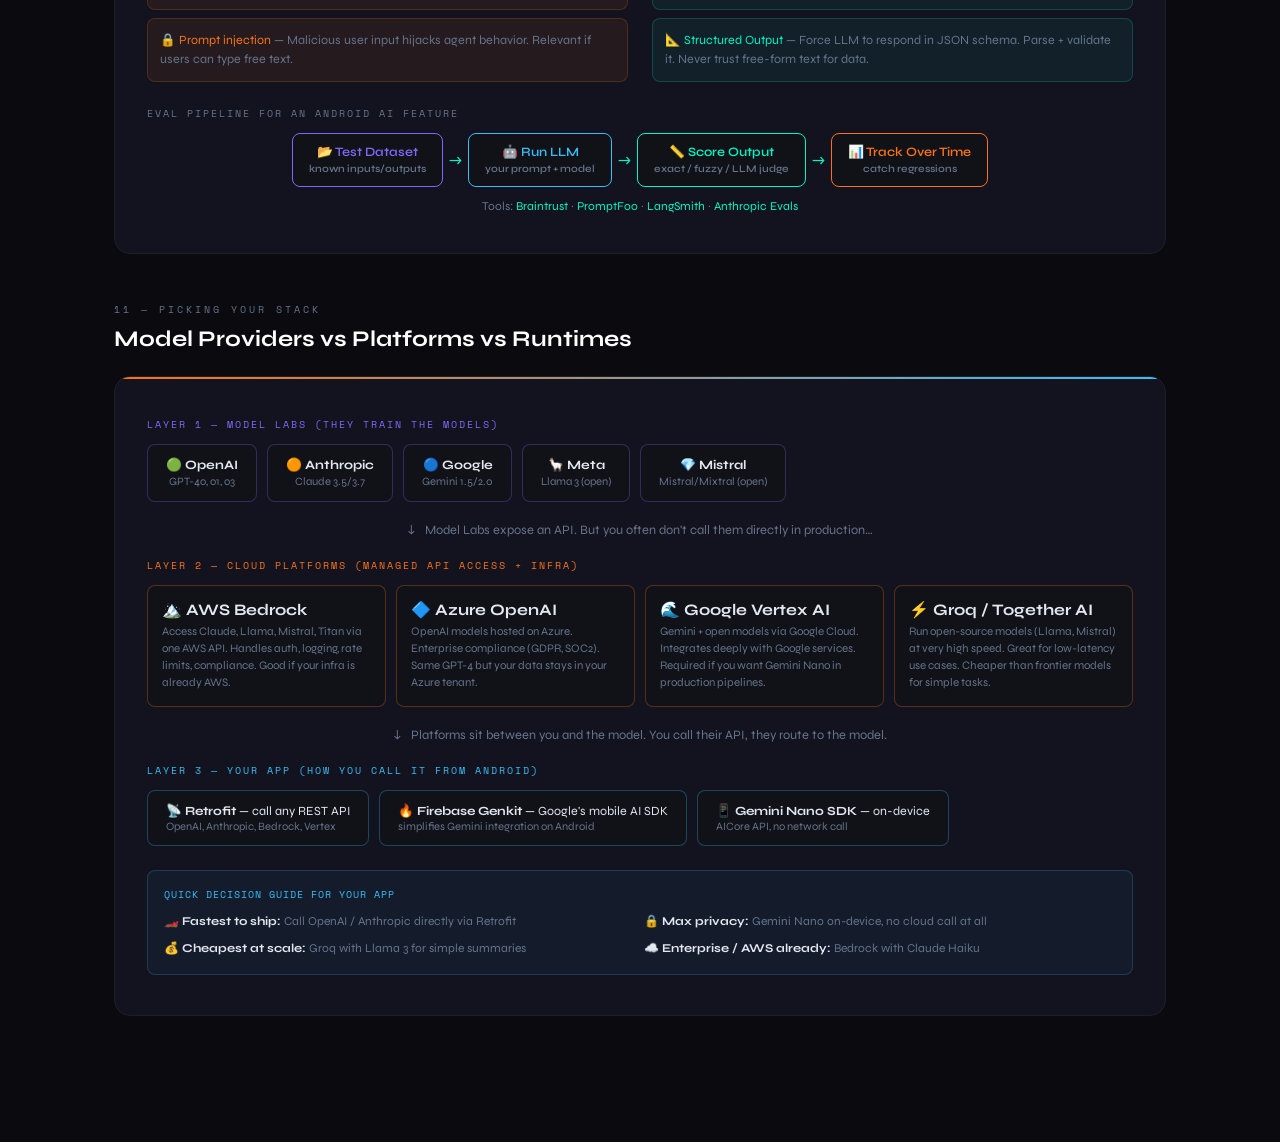
==== commit 54a354fb: "Updated ai-landscape-guide and added more content" ====
--- a/blog/ai-landscape-guide.html
+++ b/blog/ai-landscape-guide.html
@@ -599,7 +599,7 @@
 </head>
 <body>
 <nav style="position:fixed;top:0;left:0;right:0;z-index:100;background:rgba(10,10,15,0.9);backdrop-filter:blur(10px);border-bottom:1px solid #1e1e2e;padding:12px 24px;">
-  <a href="../index.html" style="color:#00f5c4;text-decoration:none;font-family:'Space Mono',monospace;font-size:13px;letter-spacing:1px;">← Back to Portfolio</a>
+  <a href="../index.html#blog" style="color:#00f5c4;text-decoration:none;font-family:'Space Mono',monospace;font-size:13px;letter-spacing:1px;">← Back to Portfolio</a>
 </nav>
 <div class="page" style="padding-top:80px;">
 
@@ -758,7 +758,7 @@
         <div class="loop-arrow">→</div>
         <div class="loop-step" style="border-color:var(--accent3); color:var(--accent3)">👁️ Observe Result</div>
         <div class="loop-arrow">→</div>
-        <div class="loop-step" style="border-color:#f472b6; color:#f472b6)">✅ Done? Or repeat</div>
+        <div class="loop-step" style="border-color:#f472b6; color:#f472b6;)">✅ Done? Or repeat</div>
       </div>
     </div>
   </div>
@@ -920,6 +920,261 @@
     </div>
   </div>
 
+  <hr class="divider" />
+
+  <!-- SECTION 7: VIBE CODING & SPEC-DRIVEN DEV -->
+  <p class="section-label">07 — The New Workflow</p>
+  <p class="section-title">Vibe Coding & Spec-Driven Development</p>
+
+  <div class="agent-diagram" style="margin-bottom:48px;">
+    <div style="display:grid; grid-template-columns:1fr 1fr; gap:24px; margin-bottom:32px;">
+      <div>
+        <div style="font-family:'Space Mono',monospace; font-size:10px; letter-spacing:2px; color:var(--accent2); text-transform:uppercase; margin-bottom:12px;">🎵 Vibe Coding</div>
+        <div style="font-size:0.82rem; color:var(--muted); line-height:1.7; margin-bottom:12px;">You describe what you want in natural language and let the AI write the code. You "vibe" with the output — iterate conversationally rather than writing every line yourself.</div>
+        <div style="background:var(--surface); border:1px solid var(--border); border-radius:8px; padding:14px;">
+          <div style="font-family:'Space Mono',monospace; font-size:10px; color:var(--accent1); margin-bottom:8px;">EXAMPLE</div>
+          <div style="font-size:0.75rem; color:var(--muted); line-height:1.6;">"Build me a Compose screen with a pie chart showing portfolio allocation. Each slice should be tappable."<br><br>→ Agent writes the full screen, ViewModel, and chart logic.</div>
+        </div>
+      </div>
+      <div>
+        <div style="font-family:'Space Mono',monospace; font-size:10px; letter-spacing:2px; color:var(--accent3); text-transform:uppercase; margin-bottom:12px;">📋 Spec-Driven Dev (Kiro's Model)</div>
+        <div style="font-size:0.82rem; color:var(--muted); line-height:1.7; margin-bottom:12px;">Write a structured spec first (requirements, data model, acceptance criteria). Then give it to the agent. The agent stays grounded — less hallucination, more predictable output.</div>
+        <div style="background:var(--surface); border:1px solid var(--border); border-radius:8px; padding:14px;">
+          <div style="font-family:'Space Mono',monospace; font-size:10px; color:var(--accent3); margin-bottom:8px;">KIRO'S SPEC FILES</div>
+          <div style="font-size:0.75rem; color:var(--muted); line-height:1.6;"><code style="color:var(--accent1)">.kiro/specs/feature.md</code> — what to build<br><code style="color:var(--accent1)">.kiro/steering/</code> — rules & conventions<br><code style="color:var(--accent1)">.kiro/hooks/</code> — auto-triggered agents</div>
+        </div>
+      </div>
+    </div>
+    <div style="margin-top:8px;">
+      <div style="font-family:'Space Mono',monospace; font-size:10px; letter-spacing:2px; color:var(--muted); text-transform:uppercase; margin-bottom:12px;">Spec-Driven Flow:</div>
+      <div class="loop-diagram">
+        <div class="loop-step" style="border-color:var(--accent2);color:var(--accent2)">📝 Write Spec</div>
+        <div class="loop-arrow">→</div>
+        <div class="loop-step" style="border-color:var(--accent4);color:var(--accent4)">🤖 Agent Reads Spec</div>
+        <div class="loop-arrow">→</div>
+        <div class="loop-step" style="border-color:var(--accent1);color:var(--accent1)">⚡ Generates Code</div>
+        <div class="loop-arrow">→</div>
+        <div class="loop-step" style="border-color:var(--accent3);color:var(--accent3)">🔍 You Review</div>
+        <div class="loop-arrow">→</div>
+        <div class="loop-step" style="border-color:#f472b6;color:#f472b6">✏️ Refine Spec</div>
+      </div>
+    </div>
+    <div style="margin-top:16px; background:rgba(249,115,22,0.08); border:1px solid rgba(249,115,22,0.2); border-radius:8px; padding:14px; font-size:0.78rem; color:var(--muted); line-height:1.6;">
+      <span style="color:var(--accent3); font-weight:700;">Key insight for you:</span> Your Custorix SDLC docs in Notion are already a spec. You can point Kiro or Claude Code at them and get predictable, architecture-aware code generation.
+    </div>
+  </div>
+
+  <!-- SECTION 8: MULTI-AGENT SYSTEMS -->
+  <p class="section-label">08 — Orchestration</p>
+  <p class="section-title">Multi-Agent Systems & Frameworks</p>
+
+  <div class="hierarchy-container" style="margin-bottom:48px;">
+    <div style="display:grid; grid-template-columns:1fr 1fr; gap:32px; margin-bottom:28px;">
+      <div>
+        <div style="font-family:'Space Mono',monospace; font-size:10px; letter-spacing:2px; color:var(--accent1); text-transform:uppercase; margin-bottom:10px;">What is a Multi-Agent System?</div>
+        <div style="font-size:0.82rem; color:var(--muted); line-height:1.7;">Instead of one agent doing everything, you have specialized agents that hand off tasks to each other. An <strong style="color:var(--text)">Orchestrator</strong> agent plans and delegates; <strong style="color:var(--text)">Worker</strong> agents execute specific tasks.</div>
+      </div>
+      <div>
+        <div style="font-family:'Space Mono',monospace; font-size:10px; letter-spacing:2px; color:var(--accent2); text-transform:uppercase; margin-bottom:10px;">Why It Matters</div>
+        <div style="font-size:0.82rem; color:var(--muted); line-height:1.7;">Each agent only sees what it needs (smaller context = cheaper + more accurate). Complex workflows like "analyze portfolio → fetch prices → generate report → send email" become manageable.</div>
+      </div>
+    </div>
+
+    <!-- Multi-agent diagram -->
+    <div style="display:flex; flex-direction:column; align-items:center; gap:12px; margin-bottom:28px;">
+      <div style="background:linear-gradient(135deg,rgba(124,106,247,0.2),rgba(0,245,196,0.1)); border:2px solid var(--accent2); border-radius:10px; padding:14px 32px; font-weight:700; font-size:0.9rem;">🎯 Orchestrator Agent<br><span style="font-size:0.7rem; font-weight:400; color:var(--muted);">Plans, delegates, assembles results</span></div>
+      <div style="display:flex; gap:8px; align-items:center; color:var(--accent2); font-size:1.2rem;">↙ &nbsp;&nbsp;&nbsp;↓ &nbsp;&nbsp;&nbsp;↘</div>
+      <div style="display:flex; gap:12px; flex-wrap:wrap; justify-content:center;">
+        <div style="background:var(--surface); border:1px solid rgba(0,245,196,0.3); border-radius:8px; padding:12px 20px; text-align:center; font-size:0.78rem;">🔍 Research Agent<br><span style="color:var(--muted); font-size:0.7rem;">fetches prices / news</span></div>
+        <div style="background:var(--surface); border:1px solid rgba(56,189,248,0.3); border-radius:8px; padding:12px 20px; text-align:center; font-size:0.78rem;">📊 Analysis Agent<br><span style="color:var(--muted); font-size:0.7rem;">calculates risk metrics</span></div>
+        <div style="background:var(--surface); border:1px solid rgba(249,115,22,0.3); border-radius:8px; padding:12px 20px; text-align:center; font-size:0.78rem;">✍️ Writer Agent<br><span style="color:var(--muted); font-size:0.7rem;">generates report text</span></div>
+      </div>
+    </div>
+
+    <!-- Frameworks -->
+    <div style="font-family:'Space Mono',monospace; font-size:10px; letter-spacing:2px; color:var(--muted); text-transform:uppercase; margin-bottom:14px;">Key Frameworks</div>
+    <div style="display:grid; grid-template-columns:repeat(auto-fit, minmax(200px,1fr)); gap:12px;">
+      <div style="background:var(--surface); border:1px solid var(--border); border-radius:8px; padding:16px;">
+        <div style="font-weight:700; margin-bottom:6px; font-size:0.88rem;">🦜 LangChain</div>
+        <div style="font-size:0.75rem; color:var(--muted); line-height:1.5;">Python/JS framework for chaining LLM calls + tools. The most popular. Think of it as a toolkit for building pipelines that combine prompts, retrievers, and agents.</div>
+      </div>
+      <div style="background:var(--surface); border:1px solid var(--border); border-radius:8px; padding:16px;">
+        <div style="font-weight:700; margin-bottom:6px; font-size:0.88rem;">🕸️ LangGraph</div>
+        <div style="font-size:0.75rem; color:var(--muted); line-height:1.5;">Built on LangChain. Models workflows as a graph (nodes = steps, edges = transitions). Great for complex multi-agent flows with loops and branching logic.</div>
+      </div>
+      <div style="background:var(--surface); border:1px solid var(--border); border-radius:8px; padding:16px;">
+        <div style="font-weight:700; margin-bottom:6px; font-size:0.88rem;">🏔️ Amazon Bedrock Agents</div>
+        <div style="font-size:0.75rem; color:var(--muted); line-height:1.5;">AWS-managed multi-agent orchestration. You define agents + tools via config, AWS handles the orchestration loop. Scales well, integrates with AWS services (S3, Lambda, DynamoDB).</div>
+      </div>
+      <div style="background:var(--surface); border:1px solid var(--border); border-radius:8px; padding:16px;">
+        <div style="font-weight:700; margin-bottom:6px; font-size:0.88rem;">🤝 AutoGen (Microsoft)</div>
+        <div style="font-size:0.75rem; color:var(--muted); line-height:1.5;">Agents that converse with each other. One agent critiques another's output. Used for coding tasks where a "reviewer" agent checks a "coder" agent's work.</div>
+      </div>
+    </div>
+  </div>
+
+  <!-- SECTION 9: CONTEXT ENGINEERING -->
+  <p class="section-label">09 — The Real Skill</p>
+  <p class="section-title">Context Engineering & Rules Files</p>
+
+  <div class="agent-diagram" style="margin-bottom:48px;">
+    <div style="display:grid; grid-template-columns:1fr 1fr; gap:24px; margin-bottom:24px;">
+      <div>
+        <div style="font-family:'Space Mono',monospace; font-size:10px; letter-spacing:2px; color:var(--accent1); text-transform:uppercase; margin-bottom:10px;">What is Context Engineering?</div>
+        <div style="font-size:0.82rem; color:var(--muted); line-height:1.7; margin-bottom:12px;">Prompt engineering = writing a good message. Context engineering = <strong style="color:var(--text)">deliberately managing everything the LLM sees</strong> — system prompts, codebase structure, memory, retrieved docs, tool results. This is the senior engineer skill for AI.</div>
+        <div style="background:rgba(0,245,196,0.06); border:1px solid rgba(0,245,196,0.2); border-radius:8px; padding:12px; font-size:0.75rem; color:var(--muted); line-height:1.6;">
+          <span style="color:var(--accent1); font-weight:700;">Analogy:</span> Giving a new dev your full codebase + architecture docs + coding standards before asking them to write a feature. The quality of their output depends entirely on what you gave them upfront.
+        </div>
+      </div>
+      <div>
+        <div style="font-family:'Space Mono',monospace; font-size:10px; letter-spacing:2px; color:var(--accent2); text-transform:uppercase; margin-bottom:10px;">The Context Window — What Goes In</div>
+        <div style="display:flex; flex-direction:column; gap:6px;">
+          <div style="background:var(--surface); border-left:3px solid var(--accent2); border-radius:4px; padding:8px 12px; font-size:0.75rem;"><span style="color:var(--accent2)">System Prompt</span> — rules, persona, coding standards</div>
+          <div style="background:var(--surface); border-left:3px solid var(--accent1); border-radius:4px; padding:8px 12px; font-size:0.75rem;"><span style="color:var(--accent1)">Codebase Files</span> — relevant source files, interfaces</div>
+          <div style="background:var(--surface); border-left:3px solid var(--accent4); border-radius:4px; padding:8px 12px; font-size:0.75rem;"><span style="color:var(--accent4)">RAG / Docs</span> — retrieved architecture docs, API specs</div>
+          <div style="background:var(--surface); border-left:3px solid var(--accent3); border-radius:4px; padding:8px 12px; font-size:0.75rem;"><span style="color:var(--accent3)">Conversation History</span> — prior turns, decisions made</div>
+          <div style="background:var(--surface); border-left:3px solid #f472b6; border-radius:4px; padding:8px 12px; font-size:0.75rem;"><span style="color:#f472b6">Tool Results</span> — output of previous tool calls</div>
+          <div style="background:var(--surface); border-left:3px solid #facc15; border-radius:4px; padding:8px 12px; font-size:0.75rem;"><span style="color:#facc15">User Message</span> — what you just typed</div>
+        </div>
+      </div>
+    </div>
+
+    <div style="font-family:'Space Mono',monospace; font-size:10px; letter-spacing:2px; color:var(--muted); text-transform:uppercase; margin-bottom:14px;">Rules Files — How Each Tool Injects Context</div>
+    <div style="display:grid; grid-template-columns:repeat(auto-fit, minmax(200px,1fr)); gap:10px;">
+      <div style="background:var(--surface); border:1px solid var(--border); border-radius:8px; padding:14px;">
+        <div style="font-family:'Space Mono',monospace; font-size:0.7rem; color:var(--accent2); margin-bottom:6px;">CURSOR</div>
+        <code style="font-size:0.72rem; color:var(--accent1);">.cursorrules</code>
+        <div style="font-size:0.72rem; color:var(--muted); margin-top:6px; line-height:1.5;">Plain text file in your repo root. Cursor injects it into every prompt. Put your architecture decisions, naming conventions, and forbidden patterns here.</div>
+      </div>
+      <div style="background:var(--surface); border:1px solid var(--border); border-radius:8px; padding:14px;">
+        <div style="font-family:'Space Mono',monospace; font-size:0.7rem; color:var(--accent3); margin-bottom:6px;">KIRO</div>
+        <code style="font-size:0.72rem; color:var(--accent1);">.kiro/steering/*.md</code>
+        <div style="font-size:0.72rem; color:var(--muted); margin-top:6px; line-height:1.5;">Markdown steering docs. Always-on rules for the agent. "Always use BigDecimal for money", "Use Clean Architecture modules", etc.</div>
+      </div>
+      <div style="background:var(--surface); border:1px solid var(--border); border-radius:8px; padding:14px;">
+        <div style="font-family:'Space Mono',monospace; font-size:0.7rem; color:var(--accent4); margin-bottom:6px;">CLAUDE CODE</div>
+        <code style="font-size:0.72rem; color:var(--accent1);">CLAUDE.md</code>
+        <div style="font-size:0.72rem; color:var(--muted); margin-top:6px; line-height:1.5;">Drop a CLAUDE.md at your repo root. Claude Code reads it on every session — project structure, build commands, constraints, preferred patterns.</div>
+      </div>
+      <div style="background:var(--surface); border:1px solid var(--border); border-radius:8px; padding:14px;">
+        <div style="font-family:'Space Mono',monospace; font-size:0.7rem; color:var(--accent1); margin-bottom:6px;">GITHUB COPILOT</div>
+        <code style="font-size:0.72rem; color:var(--accent1)">.github/copilot-instructions.md</code>
+        <div style="font-size:0.72rem; color:var(--muted); margin-top:6px; line-height:1.5;">Repository-level instructions file. Copilot reads this automatically across all chats in that workspace.</div>
+      </div>
+    </div>
+    <div style="margin-top:14px; background:rgba(124,106,247,0.08); border:1px solid rgba(124,106,247,0.2); border-radius:8px; padding:14px; font-size:0.78rem; color:var(--muted); line-height:1.6;">
+      <span style="color:var(--accent2); font-weight:700;">Your action:</span> Create a <code style="color:var(--accent1)">CLAUDE.md</code> and <code style="color:var(--accent1)">.kiro/steering/android.md</code> in the Custorix repo with your architecture rules (Clean Architecture modules, BigDecimal constraint, Room as SSOT, etc.). Every AI session will be architecture-aware from the first message.
+    </div>
+  </div>
+
+  <!-- SECTION 10: LLM RELIABILITY & EVALS -->
+  <p class="section-label">10 — Trust But Verify</p>
+  <p class="section-title">LLM Reliability, Evals & Guardrails</p>
+
+  <div class="hierarchy-container" style="margin-bottom:48px;">
+    <div style="display:grid; grid-template-columns:1fr 1fr; gap:24px; margin-bottom:24px;">
+      <div>
+        <div style="font-family:'Space Mono',monospace; font-size:10px; letter-spacing:2px; color:var(--accent3); text-transform:uppercase; margin-bottom:10px;">The Problem</div>
+        <div style="display:flex; flex-direction:column; gap:8px;">
+          <div style="background:rgba(249,115,22,0.08); border:1px solid rgba(249,115,22,0.2); border-radius:8px; padding:12px; font-size:0.78rem; color:var(--muted); line-height:1.5;"><span style="color:var(--accent3);">🌀 Hallucination</span> — LLM confidently returns wrong data. Critical for a crypto app showing portfolio values.</div>
+          <div style="background:rgba(249,115,22,0.08); border:1px solid rgba(249,115,22,0.2); border-radius:8px; padding:12px; font-size:0.78rem; color:var(--muted); line-height:1.5;"><span style="color:var(--accent3);">🎲 Non-determinism</span> — Same prompt → different output each time. Hard to test, hard to trust.</div>
+          <div style="background:rgba(249,115,22,0.08); border:1px solid rgba(249,115,22,0.2); border-radius:8px; padding:12px; font-size:0.78rem; color:var(--muted); line-height:1.5;"><span style="color:var(--accent3);">💸 Cost drift</span> — Badly designed prompts burn tokens. Agents in a loop can rack up costs fast.</div>
+          <div style="background:rgba(249,115,22,0.08); border:1px solid rgba(249,115,22,0.2); border-radius:8px; padding:12px; font-size:0.78rem; color:var(--muted); line-height:1.5;"><span style="color:var(--accent3);">🔒 Prompt injection</span> — Malicious user input hijacks agent behavior. Relevant if users can type free text.</div>
+        </div>
+      </div>
+      <div>
+        <div style="font-family:'Space Mono',monospace; font-size:10px; letter-spacing:2px; color:var(--accent1); text-transform:uppercase; margin-bottom:10px;">The Solutions</div>
+        <div style="display:flex; flex-direction:column; gap:8px;">
+          <div style="background:rgba(0,245,196,0.06); border:1px solid rgba(0,245,196,0.2); border-radius:8px; padding:12px; font-size:0.78rem; color:var(--muted); line-height:1.5;"><span style="color:var(--accent1);">✅ Evals</span> — Automated tests for LLM output. Run a set of known inputs, score outputs. Like unit tests but for AI features.</div>
+          <div style="background:rgba(0,245,196,0.06); border:1px solid rgba(0,245,196,0.2); border-radius:8px; padding:12px; font-size:0.78rem; color:var(--muted); line-height:1.5;"><span style="color:var(--accent1);">🛡️ Guardrails</span> — Input/output validators. Reject responses that don't match expected schema or contain disallowed content.</div>
+          <div style="background:rgba(0,245,196,0.06); border:1px solid rgba(0,245,196,0.2); border-radius:8px; padding:12px; font-size:0.78rem; color:var(--muted); line-height:1.5;"><span style="color:var(--accent1);">🌡️ Temperature=0</span> — Set temp to 0 for structured data tasks. Forces the model to be deterministic and consistent.</div>
+          <div style="background:rgba(0,245,196,0.06); border:1px solid rgba(0,245,196,0.2); border-radius:8px; padding:12px; font-size:0.78rem; color:var(--muted); line-height:1.5;"><span style="color:var(--accent1);">📐 Structured Output</span> — Force LLM to respond in JSON schema. Parse + validate it. Never trust free-form text for data.</div>
+        </div>
+      </div>
+    </div>
+
+    <div style="font-family:'Space Mono',monospace; font-size:10px; letter-spacing:2px; color:var(--muted); text-transform:uppercase; margin-bottom:12px;">Eval Pipeline for an Android AI Feature</div>
+    <div class="loop-diagram">
+      <div class="loop-step" style="border-color:var(--accent2);color:var(--accent2)">📂 Test Dataset<br><span style="font-size:0.65rem;color:var(--muted)">known inputs/outputs</span></div>
+      <div class="loop-arrow">→</div>
+      <div class="loop-step" style="border-color:var(--accent4);color:var(--accent4)">🤖 Run LLM<br><span style="font-size:0.65rem;color:var(--muted)">your prompt + model</span></div>
+      <div class="loop-arrow">→</div>
+      <div class="loop-step" style="border-color:var(--accent1);color:var(--accent1)">📏 Score Output<br><span style="font-size:0.65rem;color:var(--muted)">exact / fuzzy / LLM judge</span></div>
+      <div class="loop-arrow">→</div>
+      <div class="loop-step" style="border-color:var(--accent3);color:var(--accent3)">📊 Track Over Time<br><span style="font-size:0.65rem;color:var(--muted)">catch regressions</span></div>
+    </div>
+    <div style="margin-top:12px; font-size:0.75rem; color:var(--muted); text-align:center;">Tools: <span style="color:var(--accent1)">Braintrust</span> · <span style="color:var(--accent1)">PromptFoo</span> · <span style="color:var(--accent1)">LangSmith</span> · <span style="color:var(--accent1)">Anthropic Evals</span></div>
+  </div>
+
+  <!-- SECTION 11: MODEL PROVIDERS VS PLATFORMS -->
+  <p class="section-label">11 — Picking Your Stack</p>
+  <p class="section-title">Model Providers vs Platforms vs Runtimes</p>
+
+  <div class="agent-diagram" style="margin-bottom:48px;">
+    <div style="display:grid; grid-template-columns:1fr; gap:20px;">
+
+      <!-- Layer 1 -->
+      <div>
+        <div style="font-family:'Space Mono',monospace; font-size:10px; letter-spacing:2px; color:var(--accent2); text-transform:uppercase; margin-bottom:12px;">Layer 1 — Model Labs (they train the models)</div>
+        <div style="display:flex; gap:10px; flex-wrap:wrap;">
+          <div style="background:var(--surface); border:1px solid rgba(124,106,247,0.3); border-radius:8px; padding:12px 18px; font-size:0.8rem; text-align:center;">🟢 <strong>OpenAI</strong><br><span style="font-size:0.7rem;color:var(--muted);">GPT-4o, o1, o3</span></div>
+          <div style="background:var(--surface); border:1px solid rgba(124,106,247,0.3); border-radius:8px; padding:12px 18px; font-size:0.8rem; text-align:center;">🟠 <strong>Anthropic</strong><br><span style="font-size:0.7rem;color:var(--muted);">Claude 3.5/3.7</span></div>
+          <div style="background:var(--surface); border:1px solid rgba(124,106,247,0.3); border-radius:8px; padding:12px 18px; font-size:0.8rem; text-align:center;">🔵 <strong>Google</strong><br><span style="font-size:0.7rem;color:var(--muted);">Gemini 1.5/2.0</span></div>
+          <div style="background:var(--surface); border:1px solid rgba(124,106,247,0.3); border-radius:8px; padding:12px 18px; font-size:0.8rem; text-align:center;">🦙 <strong>Meta</strong><br><span style="font-size:0.7rem;color:var(--muted);">Llama 3 (open)</span></div>
+          <div style="background:var(--surface); border:1px solid rgba(124,106,247,0.3); border-radius:8px; padding:12px 18px; font-size:0.8rem; text-align:center;">💎 <strong>Mistral</strong><br><span style="font-size:0.7rem;color:var(--muted);">Mistral/Mixtral (open)</span></div>
+        </div>
+      </div>
+
+      <div style="text-align:center; color:var(--muted); font-size:0.8rem;">↓ &nbsp; Model Labs expose an API. But you often don't call them directly in production…</div>
+
+      <!-- Layer 2 -->
+      <div>
+        <div style="font-family:'Space Mono',monospace; font-size:10px; letter-spacing:2px; color:var(--accent3); text-transform:uppercase; margin-bottom:12px;">Layer 2 — Cloud Platforms (managed API access + infra)</div>
+        <div style="display:grid; grid-template-columns:repeat(auto-fit, minmax(200px,1fr)); gap:10px;">
+          <div style="background:var(--surface); border:1px solid rgba(249,115,22,0.3); border-radius:8px; padding:14px;">
+            <div style="font-weight:700; margin-bottom:4px;">🏔️ AWS Bedrock</div>
+            <div style="font-size:0.72rem; color:var(--muted); line-height:1.5;">Access Claude, Llama, Mistral, Titan via one AWS API. Handles auth, logging, rate limits, compliance. Good if your infra is already AWS.</div>
+          </div>
+          <div style="background:var(--surface); border:1px solid rgba(249,115,22,0.3); border-radius:8px; padding:14px;">
+            <div style="font-weight:700; margin-bottom:4px;">🔷 Azure OpenAI</div>
+            <div style="font-size:0.72rem; color:var(--muted); line-height:1.5;">OpenAI models hosted on Azure. Enterprise compliance (GDPR, SOC2). Same GPT-4 but your data stays in your Azure tenant.</div>
+          </div>
+          <div style="background:var(--surface); border:1px solid rgba(249,115,22,0.3); border-radius:8px; padding:14px;">
+            <div style="font-weight:700; margin-bottom:4px;">🌊 Google Vertex AI</div>
+            <div style="font-size:0.72rem; color:var(--muted); line-height:1.5;">Gemini + open models via Google Cloud. Integrates deeply with Google services. Required if you want Gemini Nano in production pipelines.</div>
+          </div>
+          <div style="background:var(--surface); border:1px solid rgba(249,115,22,0.3); border-radius:8px; padding:14px;">
+            <div style="font-weight:700; margin-bottom:4px;">⚡ Groq / Together AI</div>
+            <div style="font-size:0.72rem; color:var(--muted); line-height:1.5;">Run open-source models (Llama, Mistral) at very high speed. Great for low-latency use cases. Cheaper than frontier models for simple tasks.</div>
+          </div>
+        </div>
+      </div>
+
+      <div style="text-align:center; color:var(--muted); font-size:0.8rem;">↓ &nbsp; Platforms sit between you and the model. You call their API, they route to the model.</div>
+
+      <!-- Layer 3 -->
+      <div>
+        <div style="font-family:'Space Mono',monospace; font-size:10px; letter-spacing:2px; color:var(--accent4); text-transform:uppercase; margin-bottom:12px;">Layer 3 — Your App (how you call it from Android)</div>
+        <div style="display:flex; gap:10px; flex-wrap:wrap;">
+          <div style="background:var(--surface); border:1px solid rgba(56,189,248,0.3); border-radius:8px; padding:12px 18px; font-size:0.78rem;">📡 <strong>Retrofit</strong> — call any REST API<br><span style="font-size:0.7rem;color:var(--muted);">OpenAI, Anthropic, Bedrock, Vertex</span></div>
+          <div style="background:var(--surface); border:1px solid rgba(56,189,248,0.3); border-radius:8px; padding:12px 18px; font-size:0.78rem;">🔥 <strong>Firebase Genkit</strong> — Google's mobile AI SDK<br><span style="font-size:0.7rem;color:var(--muted);">simplifies Gemini integration on Android</span></div>
+          <div style="background:var(--surface); border:1px solid rgba(56,189,248,0.3); border-radius:8px; padding:12px 18px; font-size:0.78rem;">📱 <strong>Gemini Nano SDK</strong> — on-device<br><span style="font-size:0.7rem;color:var(--muted);">AICore API, no network call</span></div>
+        </div>
+      </div>
+
+      <!-- Decision guide -->
+      <div style="background:rgba(56,189,248,0.06); border:1px solid rgba(56,189,248,0.2); border-radius:8px; padding:16px; margin-top:4px;">
+        <div style="font-family:'Space Mono',monospace; font-size:10px; color:var(--accent4); letter-spacing:1px; margin-bottom:10px; text-transform:uppercase;">Quick Decision Guide for Your App</div>
+        <div style="display:grid; grid-template-columns:1fr 1fr; gap:8px; font-size:0.75rem; color:var(--muted); line-height:1.6;">
+          <div>🏎️ <strong style="color:var(--text)">Fastest to ship:</strong> Call OpenAI / Anthropic directly via Retrofit</div>
+          <div>🔒 <strong style="color:var(--text)">Max privacy:</strong> Gemini Nano on-device, no cloud call at all</div>
+          <div>💰 <strong style="color:var(--text)">Cheapest at scale:</strong> Groq with Llama 3 for simple summaries</div>
+          <div>☁️ <strong style="color:var(--text)">Enterprise / AWS already:</strong> Bedrock with Claude Haiku</div>
+        </div>
+      </div>
+    </div>
+  </div>
+
 </div>
 </body>
 </html>
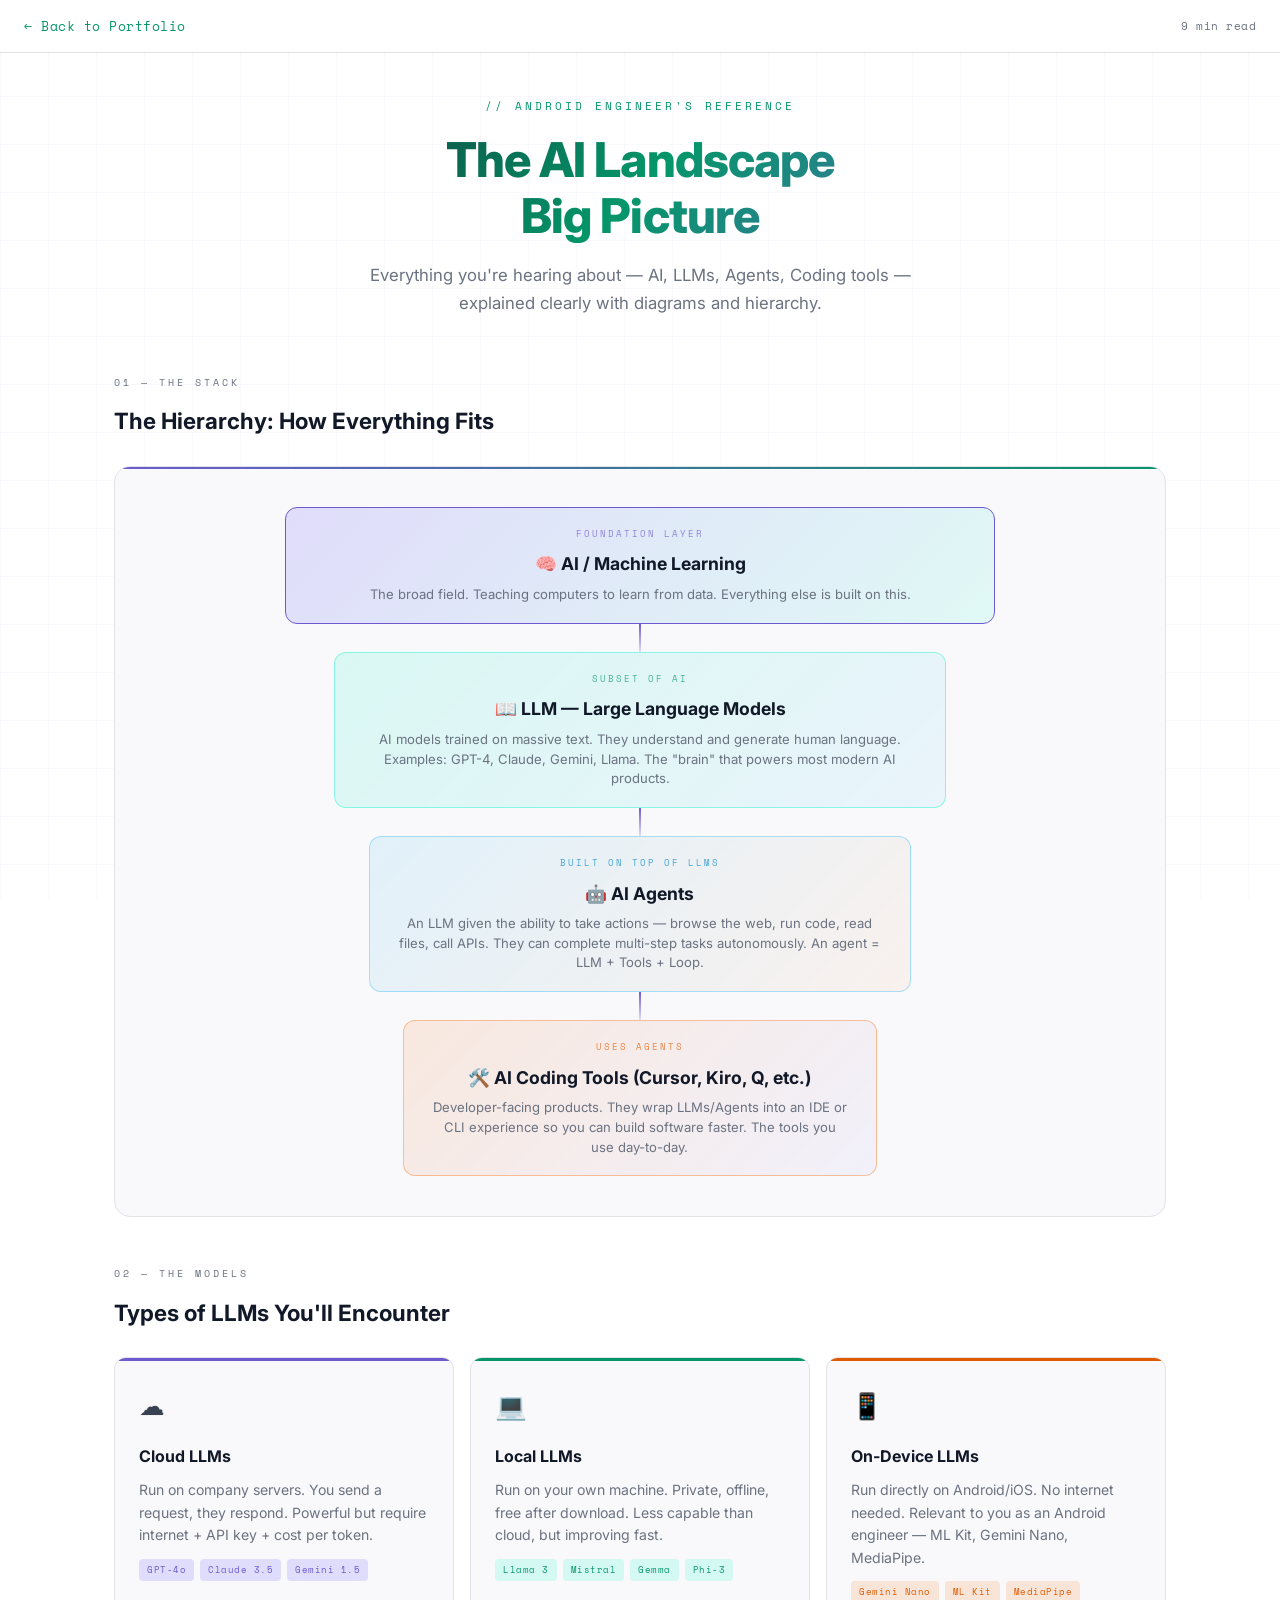
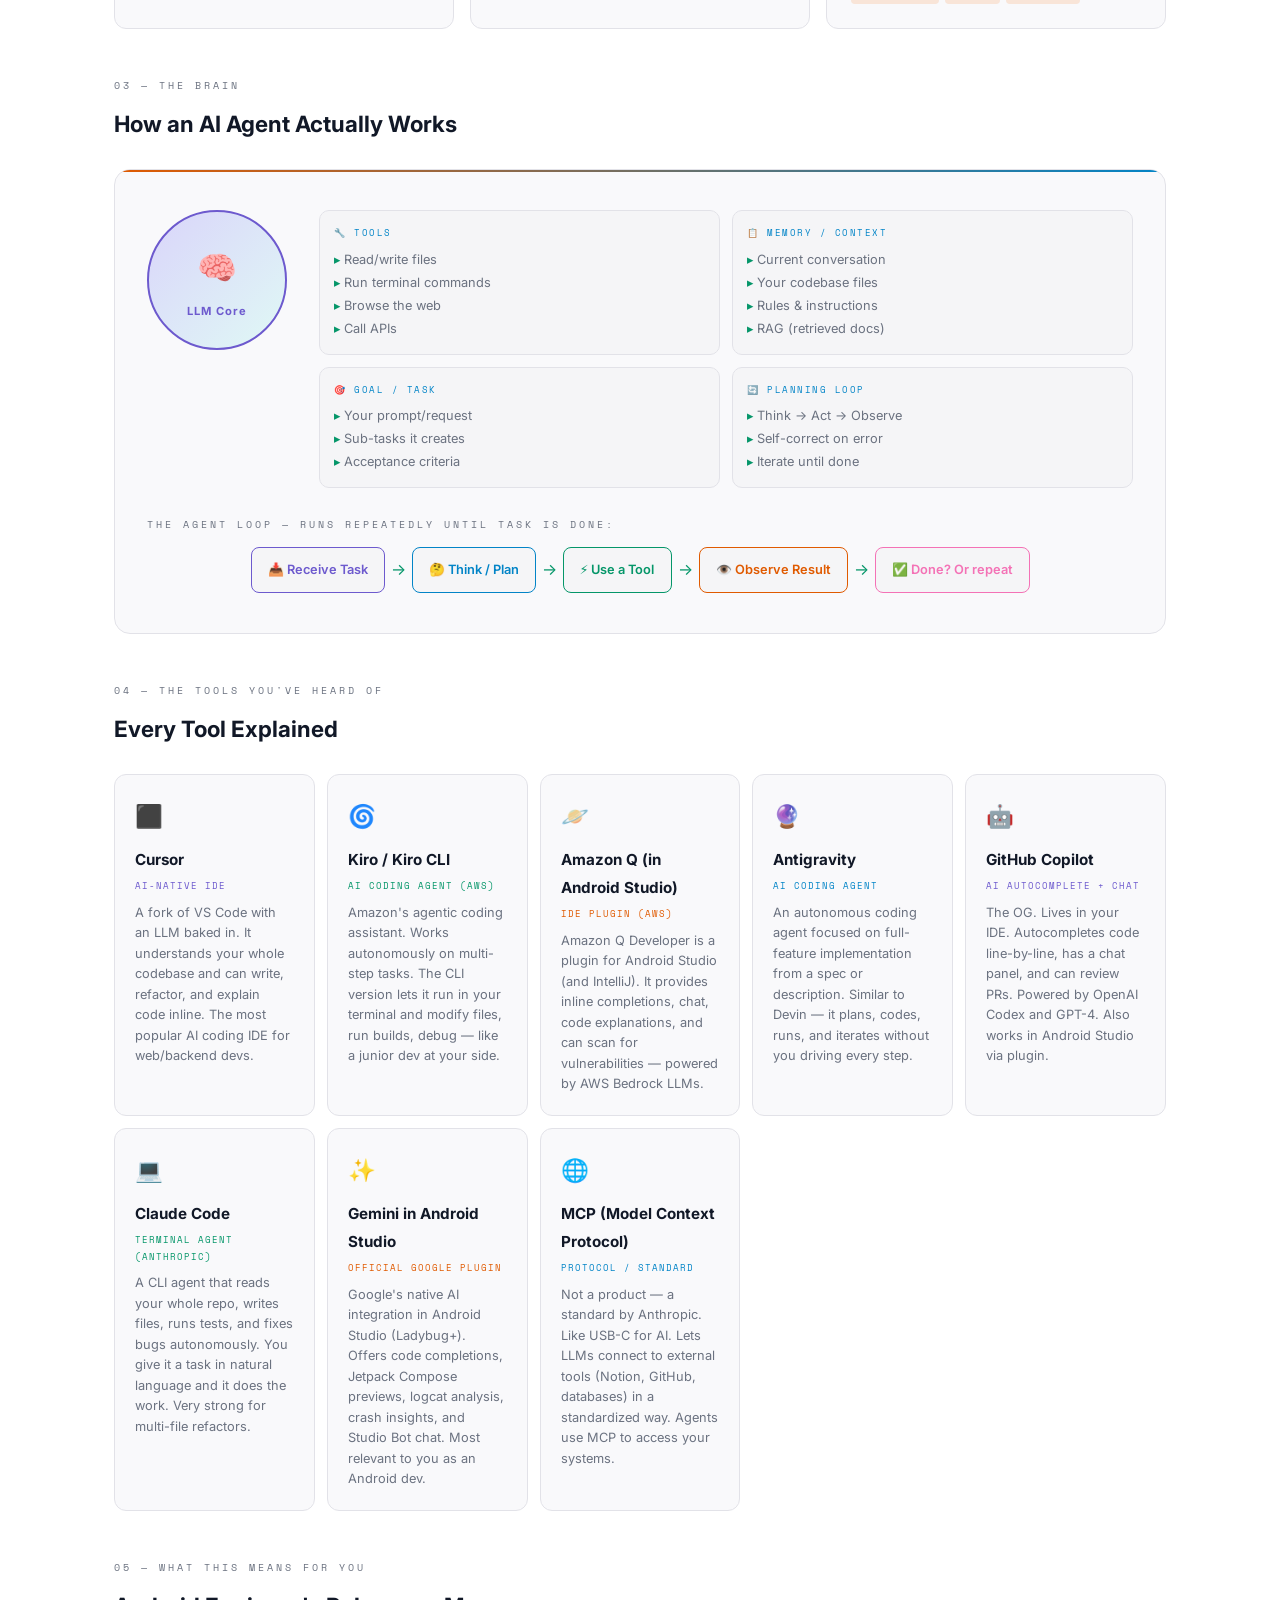
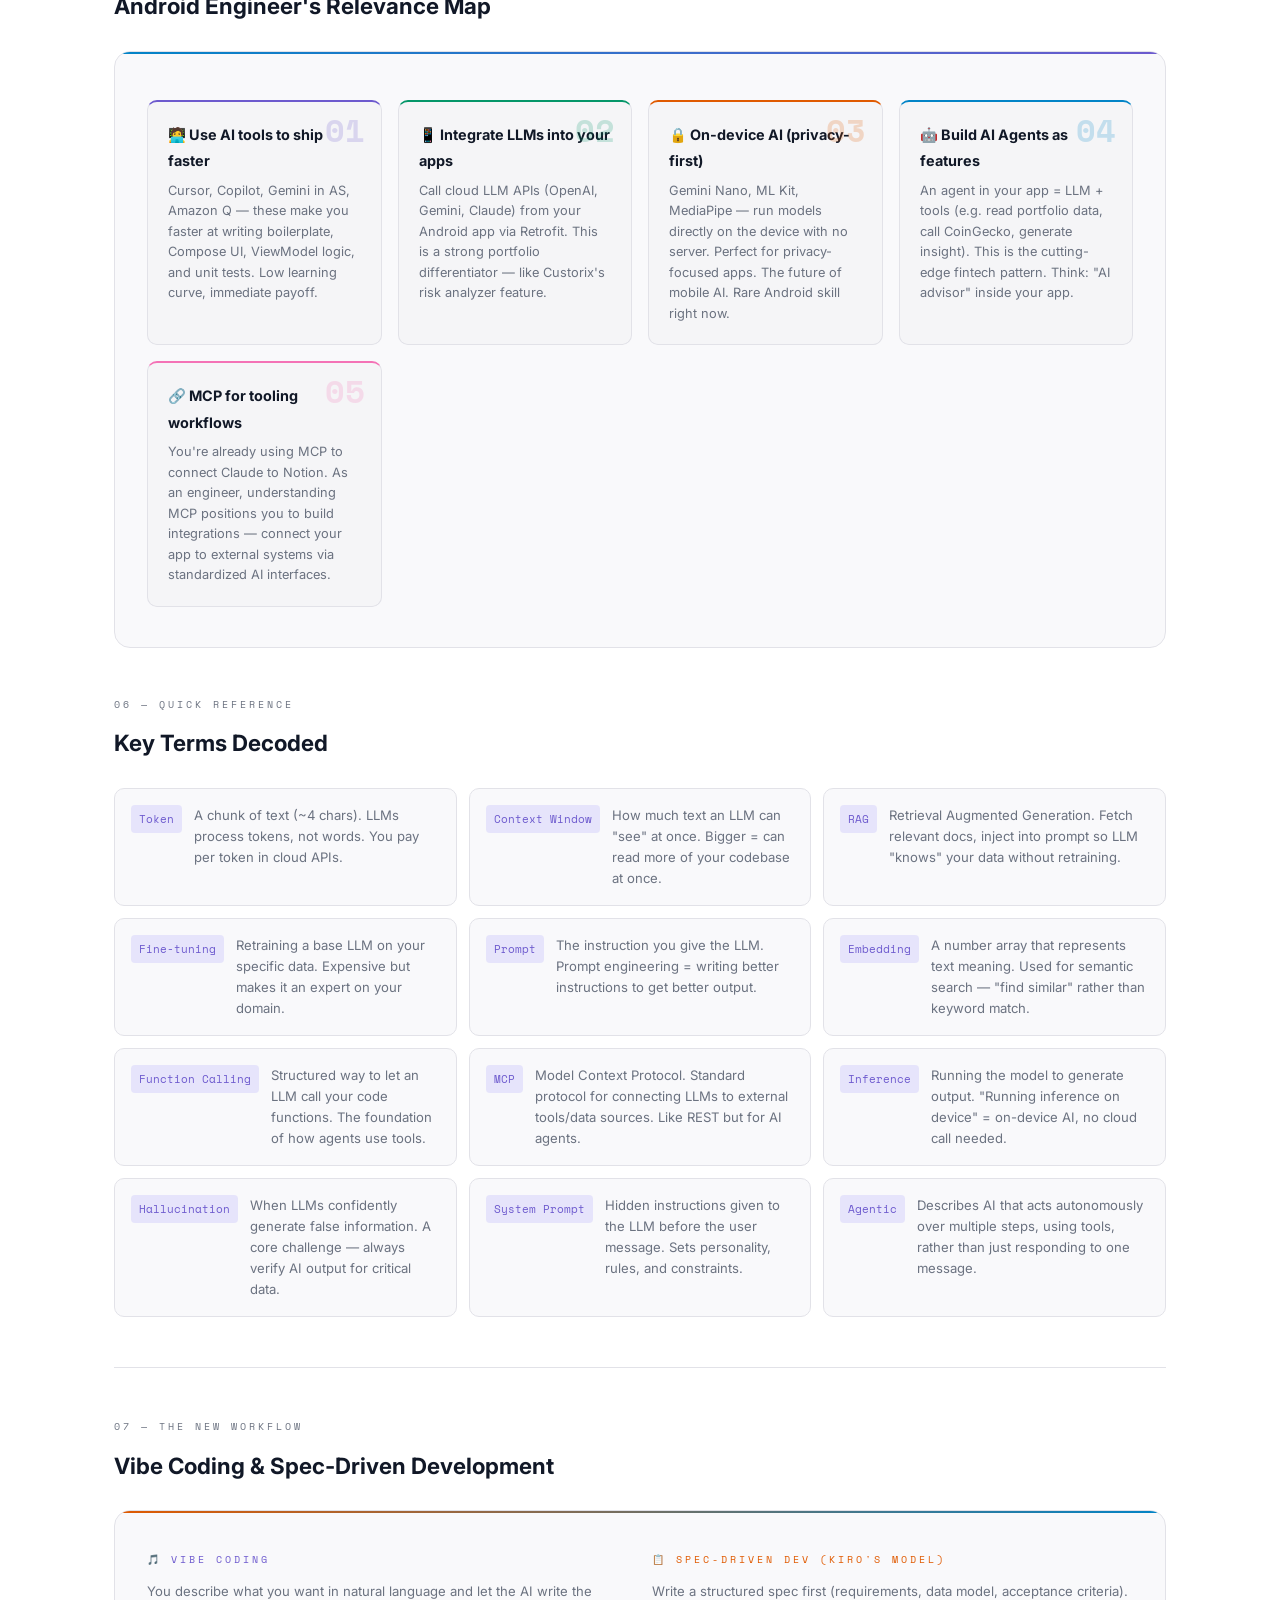
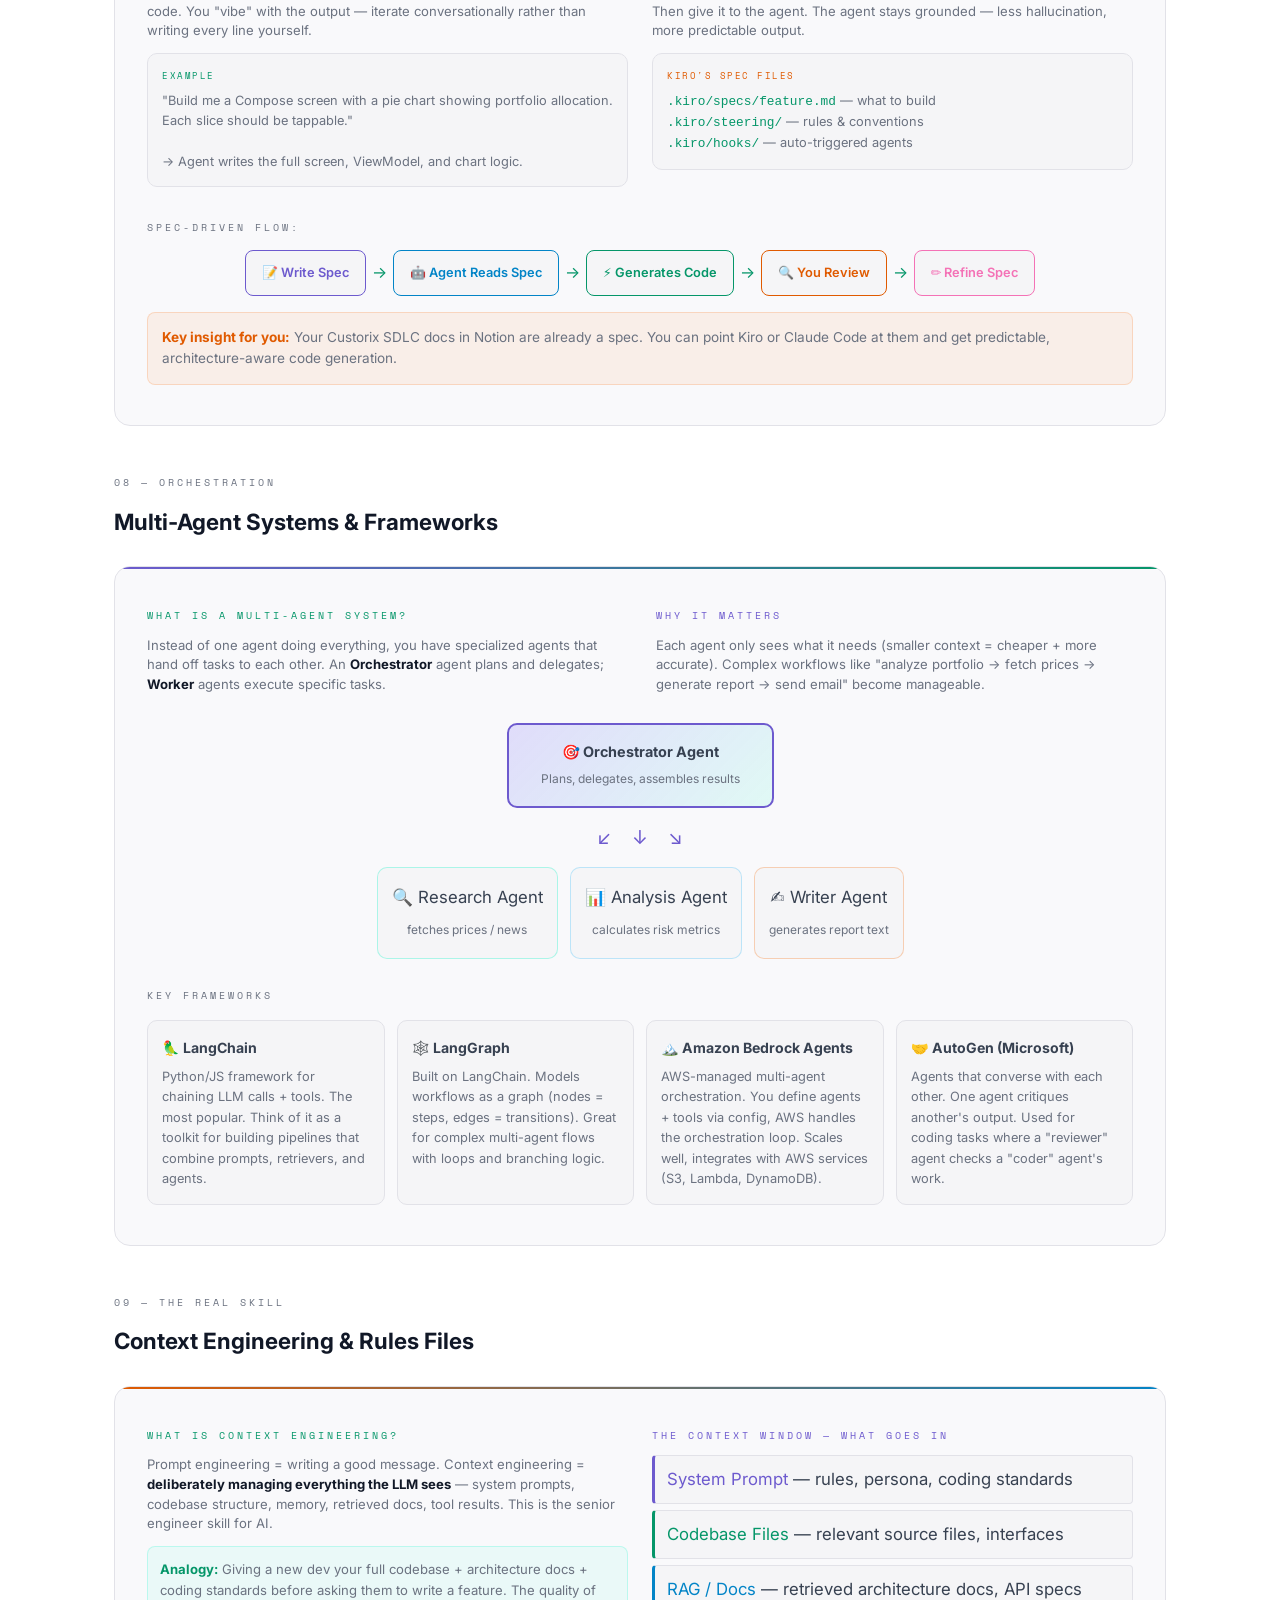
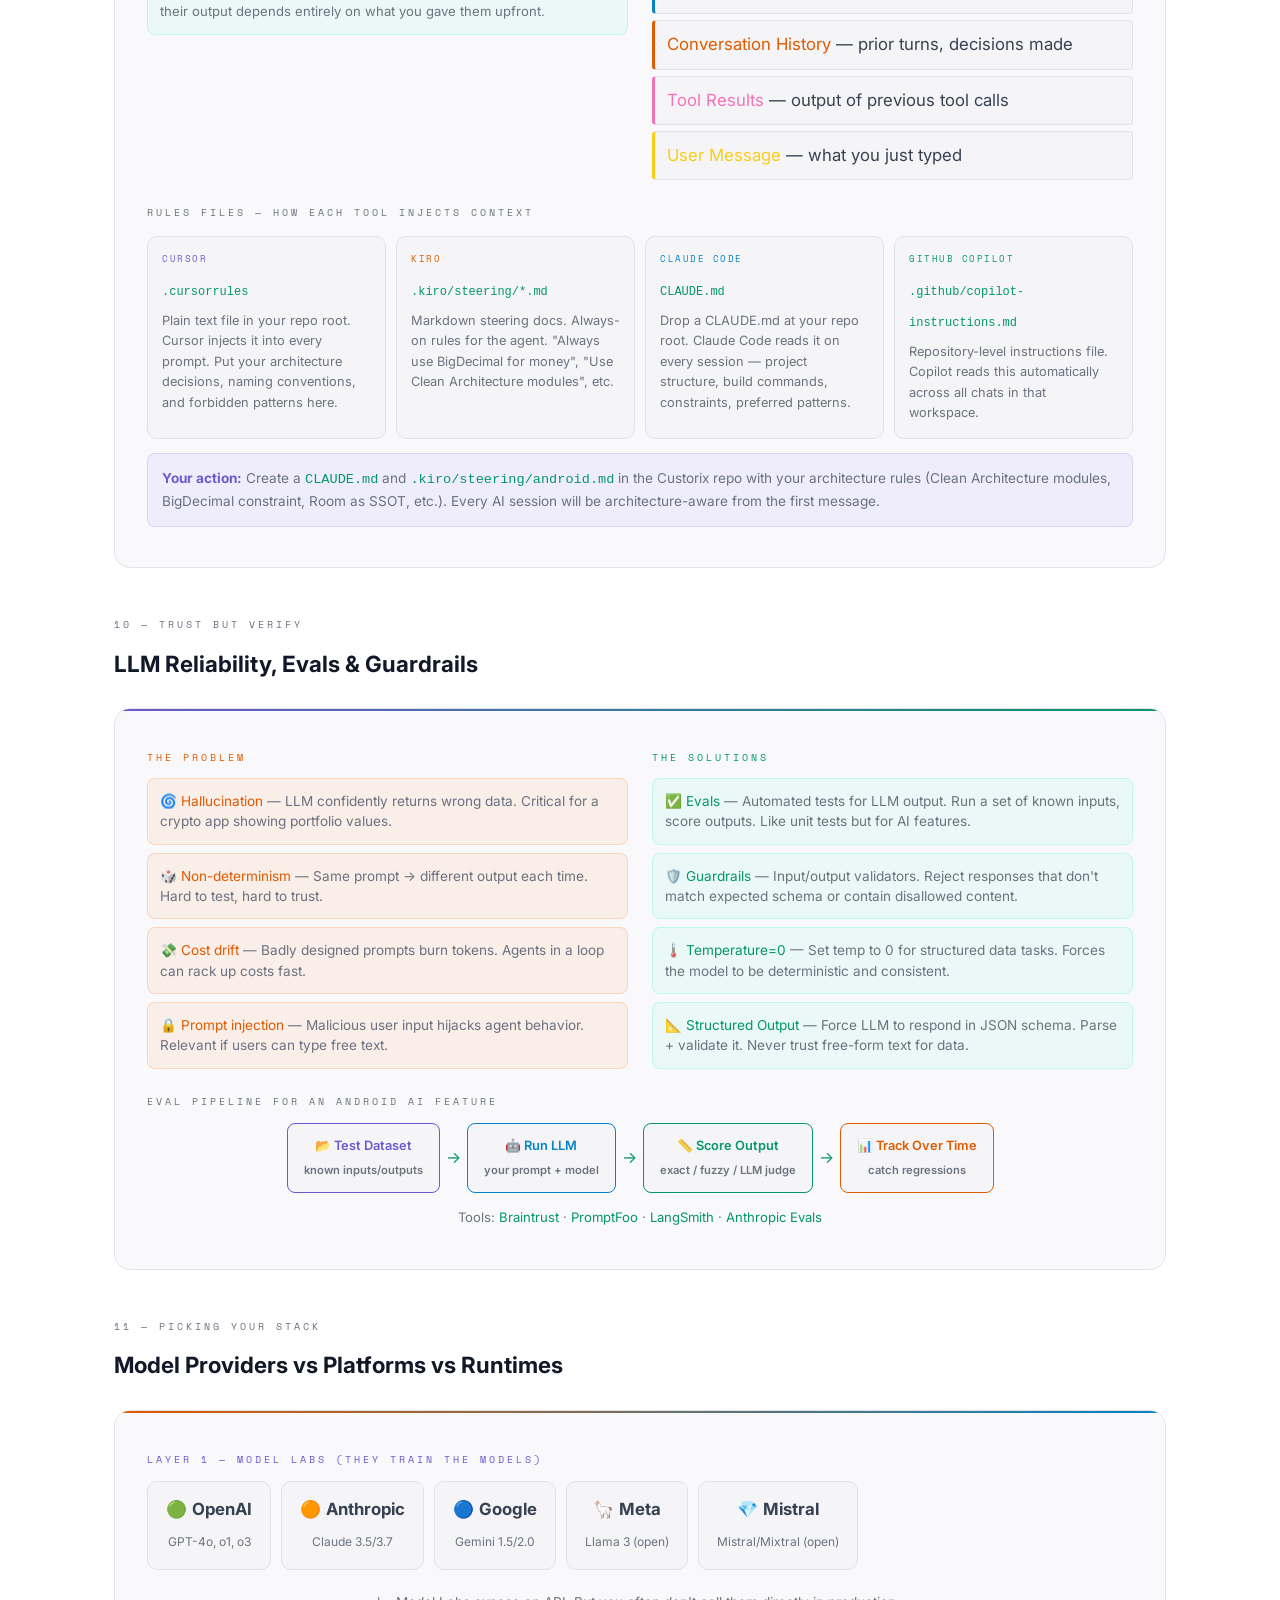
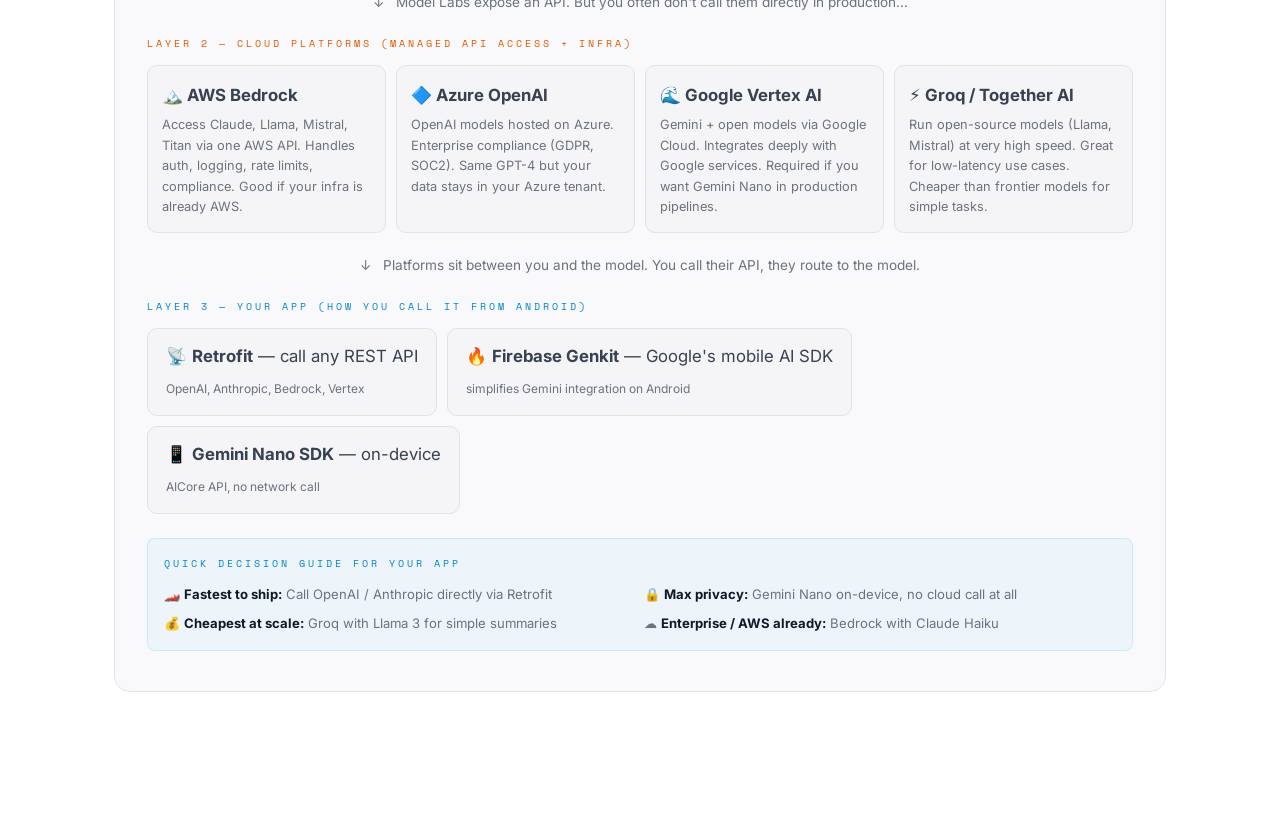
==== commit 230b8d6c: "Created unified style for blog pages" ====
--- a/blog/ai-landscape-guide.html
+++ b/blog/ai-landscape-guide.html
@@ -1,610 +1,25 @@
 <!DOCTYPE html>
 <html lang="en">
 <head>
+<!-- Google tag (gtag.js) -->
+<script async src="https://www.googletagmanager.com/gtag/js?id=G-PMTDQ32DWB"></script>
+<script>
+  window.dataLayer = window.dataLayer || [];
+  function gtag(){dataLayer.push(arguments);}
+  gtag('js', new Date());
+  gtag('config', 'G-PMTDQ32DWB');
+</script>
 <meta charset="UTF-8">
 <meta name="viewport" content="width=device-width, initial-scale=1.0">
 <title>AI Landscape — Engineer's Big Picture</title>
-<style>
-  @import url('https://fonts.googleapis.com/css2?family=Space+Mono:wght@400;700&family=Syne:wght@400;600;700;800&display=swap');
-
-  :root {
-    --bg: #0a0a0f;
-    --surface: #111118;
-    --border: #1e1e2e;
-    --accent1: #00f5c4;
-    --accent2: #7c6af7;
-    --accent3: #f97316;
-    --accent4: #38bdf8;
-    --text: #e2e8f0;
-    --muted: #64748b;
-    --card: #13131f;
-  }
-
-  * { margin: 0; padding: 0; box-sizing: border-box; }
-
-  body {
-    background: var(--bg);
-    color: var(--text);
-    font-family: 'Syne', sans-serif;
-    min-height: 100vh;
-    overflow-x: hidden;
-  }
-
-  /* Background grid */
-  body::before {
-    content: '';
-    position: fixed;
-    inset: 0;
-    background-image:
-      linear-gradient(rgba(124,106,247,0.03) 1px, transparent 1px),
-      linear-gradient(90deg, rgba(124,106,247,0.03) 1px, transparent 1px);
-    background-size: 40px 40px;
-    pointer-events: none;
-    z-index: 0;
-  }
-
-  .page {
-    position: relative;
-    z-index: 1;
-    max-width: 1100px;
-    margin: 0 auto;
-    padding: 48px 24px 80px;
-  }
-
-  /* Header */
-  header {
-    text-align: center;
-    margin-bottom: 64px;
-  }
-
-  .eyebrow {
-    font-family: 'Space Mono', monospace;
-    font-size: 11px;
-    letter-spacing: 3px;
-    color: var(--accent1);
-    text-transform: uppercase;
-    margin-bottom: 16px;
-  }
-
-  h1 {
-    font-size: clamp(2rem, 5vw, 3.5rem);
-    font-weight: 800;
-    line-height: 1.1;
-    background: linear-gradient(135deg, #fff 0%, var(--accent1) 50%, var(--accent2) 100%);
-    -webkit-background-clip: text;
-    -webkit-text-fill-color: transparent;
-    background-clip: text;
-    margin-bottom: 16px;
-  }
-
-  .subtitle {
-    color: var(--muted);
-    font-size: 1rem;
-    font-weight: 400;
-    max-width: 520px;
-    margin: 0 auto;
-    line-height: 1.6;
-  }
-
-  /* Section headers */
-  .section-label {
-    font-family: 'Space Mono', monospace;
-    font-size: 10px;
-    letter-spacing: 3px;
-    color: var(--muted);
-    text-transform: uppercase;
-    margin-bottom: 8px;
-  }
-
-  .section-title {
-    font-size: 1.4rem;
-    font-weight: 700;
-    margin-bottom: 24px;
-    color: #fff;
-  }
-
-  /* =========================================
-     DIAGRAM 1: THE HIERARCHY
-  ========================================= */
-  .hierarchy-container {
-    background: var(--card);
-    border: 1px solid var(--border);
-    border-radius: 16px;
-    padding: 40px 32px;
-    margin-bottom: 48px;
-    position: relative;
-    overflow: hidden;
-  }
-
-  .hierarchy-container::before {
-    content: '';
-    position: absolute;
-    top: 0; left: 0; right: 0;
-    height: 2px;
-    background: linear-gradient(90deg, var(--accent2), var(--accent1));
-  }
-
-  .hierarchy {
-    display: flex;
-    flex-direction: column;
-    gap: 0;
-    align-items: center;
-  }
-
-  .h-level {
-    width: 100%;
-    display: flex;
-    flex-direction: column;
-    align-items: center;
-    position: relative;
-  }
-
-  .h-connector {
-    width: 2px;
-    height: 28px;
-    background: linear-gradient(180deg, var(--accent2) 0%, rgba(124,106,247,0.2) 100%);
-    margin: 0 auto;
-  }
-
-  .h-box {
-    border-radius: 12px;
-    padding: 18px 28px;
-    text-align: center;
-    position: relative;
-    border: 1px solid transparent;
-    transition: transform 0.2s;
-  }
-
-  .h-box:hover { transform: scale(1.02); }
-
-  .h-box.level-1 {
-    background: linear-gradient(135deg, rgba(124,106,247,0.2), rgba(0,245,196,0.1));
-    border-color: var(--accent2);
-    width: 72%;
-  }
-
-  .h-box.level-2 {
-    background: linear-gradient(135deg, rgba(0,245,196,0.12), rgba(56,189,248,0.08));
-    border-color: rgba(0,245,196,0.4);
-    width: 62%;
-  }
-
-  .h-box.level-3 {
-    background: linear-gradient(135deg, rgba(56,189,248,0.12), rgba(249,115,22,0.06));
-    border-color: rgba(56,189,248,0.4);
-    width: 55%;
-  }
-
-  .h-box.level-4 {
-    background: linear-gradient(135deg, rgba(249,115,22,0.12), rgba(124,106,247,0.06));
-    border-color: rgba(249,115,22,0.4);
-    width: 48%;
-  }
-
-  .h-tag {
-    font-family: 'Space Mono', monospace;
-    font-size: 9px;
-    letter-spacing: 2px;
-    text-transform: uppercase;
-    margin-bottom: 6px;
-    opacity: 0.7;
-  }
-
-  .h-title {
-    font-size: 1.1rem;
-    font-weight: 700;
-    margin-bottom: 4px;
-  }
-
-  .h-desc {
-    font-size: 0.78rem;
-    color: var(--muted);
-    line-height: 1.4;
-  }
-
-  /* =========================================
-     DIAGRAM 2: LLM TYPES GRID
-  ========================================= */
-  .cards-grid {
-    display: grid;
-    grid-template-columns: repeat(auto-fit, minmax(240px, 1fr));
-    gap: 16px;
-    margin-bottom: 48px;
-  }
-
-  .card {
-    background: var(--card);
-    border: 1px solid var(--border);
-    border-radius: 12px;
-    padding: 24px;
-    position: relative;
-    overflow: hidden;
-    transition: border-color 0.2s, transform 0.2s;
-  }
-
-  .card:hover {
-    transform: translateY(-2px);
-  }
-
-  .card::after {
-    content: '';
-    position: absolute;
-    top: 0; left: 0; right: 0;
-    height: 3px;
-  }
-
-  .card.cloud::after { background: var(--accent2); }
-  .card.local::after { background: var(--accent1); }
-  .card.ondevice::after { background: var(--accent3); }
-
-  .card:hover.cloud { border-color: var(--accent2); }
-  .card:hover.local { border-color: var(--accent1); }
-  .card:hover.ondevice { border-color: var(--accent3); }
-
-  .card-icon {
-    font-size: 1.6rem;
-    margin-bottom: 12px;
-    display: block;
-  }
-
-  .card-title {
-    font-size: 1rem;
-    font-weight: 700;
-    margin-bottom: 8px;
-  }
-
-  .card-desc {
-    font-size: 0.8rem;
-    color: var(--muted);
-    line-height: 1.5;
-    margin-bottom: 12px;
-  }
-
-  .badge-row {
-    display: flex;
-    gap: 6px;
-    flex-wrap: wrap;
-  }
-
-  .badge {
-    font-family: 'Space Mono', monospace;
-    font-size: 9px;
-    padding: 3px 8px;
-    border-radius: 4px;
-    letter-spacing: 0.5px;
-  }
-
-  .badge-purple { background: rgba(124,106,247,0.2); color: var(--accent2); }
-  .badge-green  { background: rgba(0,245,196,0.15); color: var(--accent1); }
-  .badge-orange { background: rgba(249,115,22,0.15); color: var(--accent3); }
-  .badge-blue   { background: rgba(56,189,248,0.15); color: var(--accent4); }
-
-  /* =========================================
-     DIAGRAM 3: AGENT ANATOMY
-  ========================================= */
-  .agent-diagram {
-    background: var(--card);
-    border: 1px solid var(--border);
-    border-radius: 16px;
-    padding: 40px 32px;
-    margin-bottom: 48px;
-    position: relative;
-    overflow: hidden;
-  }
-
-  .agent-diagram::before {
-    content: '';
-    position: absolute;
-    top: 0; left: 0; right: 0;
-    height: 2px;
-    background: linear-gradient(90deg, var(--accent3), var(--accent4));
-  }
-
-  .agent-core {
-    display: flex;
-    align-items: center;
-    justify-content: center;
-    margin-bottom: 32px;
-    gap: 0;
-    flex-wrap: wrap;
-  }
-
-  .agent-brain {
-    background: linear-gradient(135deg, rgba(124,106,247,0.25), rgba(0,245,196,0.1));
-    border: 2px solid var(--accent2);
-    border-radius: 50%;
-    width: 140px;
-    height: 140px;
-    display: flex;
-    flex-direction: column;
-    align-items: center;
-    justify-content: center;
-    text-align: center;
-    position: relative;
-    z-index: 2;
-    flex-shrink: 0;
-  }
-
-  .agent-brain-icon { font-size: 2rem; }
-  .agent-brain-label { font-size: 0.7rem; font-weight: 700; margin-top: 4px; color: var(--accent2); letter-spacing: 1px; }
-
-  .agent-spokes {
-    display: grid;
-    grid-template-columns: 1fr 1fr;
-    gap: 12px;
-    flex: 1;
-    min-width: 260px;
-  }
-
-  .agent-spoke {
-    background: var(--surface);
-    border: 1px solid var(--border);
-    border-radius: 10px;
-    padding: 14px;
-    position: relative;
-  }
-
-  .spoke-title {
-    font-family: 'Space Mono', monospace;
-    font-size: 9px;
-    letter-spacing: 1.5px;
-    text-transform: uppercase;
-    color: var(--accent4);
-    margin-bottom: 6px;
-  }
-
-  .spoke-items {
-    list-style: none;
-    font-size: 0.75rem;
-    color: var(--muted);
-    line-height: 1.8;
-  }
-
-  .spoke-items li::before {
-    content: '▸ ';
-    color: var(--accent1);
-  }
-
-  .loop-diagram {
-    display: flex;
-    align-items: center;
-    justify-content: center;
-    gap: 0;
-    flex-wrap: wrap;
-    margin-top: 8px;
-  }
-
-  .loop-step {
-    background: var(--surface);
-    border: 1px solid var(--border);
-    border-radius: 8px;
-    padding: 10px 16px;
-    font-size: 0.8rem;
-    font-weight: 600;
-    text-align: center;
-    white-space: nowrap;
-  }
-
-  .loop-arrow {
-    font-size: 1rem;
-    color: var(--accent1);
-    margin: 0 6px;
-    flex-shrink: 0;
-  }
-
-  /* =========================================
-     DIAGRAM 4: TOOLS ECOSYSTEM
-  ========================================= */
-  .tools-section {
-    margin-bottom: 48px;
-  }
-
-  .tools-grid {
-    display: grid;
-    grid-template-columns: repeat(auto-fit, minmax(200px, 1fr));
-    gap: 12px;
-  }
-
-  .tool-card {
-    background: var(--card);
-    border: 1px solid var(--border);
-    border-radius: 12px;
-    padding: 20px;
-    transition: all 0.2s;
-    cursor: default;
-  }
-
-  .tool-card:hover {
-    transform: translateY(-3px);
-    box-shadow: 0 8px 32px rgba(0,0,0,0.4);
-  }
-
-  .tool-card.ide:hover { border-color: var(--accent2); }
-  .tool-card.agent:hover { border-color: var(--accent1); }
-  .tool-card.llm:hover { border-color: var(--accent3); }
-  .tool-card.mobile:hover { border-color: var(--accent4); }
-
-  .tool-logo {
-    font-size: 1.4rem;
-    margin-bottom: 10px;
-    display: block;
-  }
-
-  .tool-name {
-    font-size: 0.95rem;
-    font-weight: 700;
-    margin-bottom: 4px;
-  }
-
-  .tool-category {
-    font-family: 'Space Mono', monospace;
-    font-size: 9px;
-    letter-spacing: 1px;
-    text-transform: uppercase;
-    margin-bottom: 8px;
-  }
-
-  .tool-category.ide { color: var(--accent2); }
-  .tool-category.agent { color: var(--accent1); }
-  .tool-category.llm-label { color: var(--accent3); }
-  .tool-category.mobile { color: var(--accent4); }
-
-  .tool-desc {
-    font-size: 0.75rem;
-    color: var(--muted);
-    line-height: 1.5;
-  }
-
-  /* =========================================
-     DIAGRAM 5: ANDROID ENGINEER RELEVANCE
-  ========================================= */
-  .relevance-section {
-    background: var(--card);
-    border: 1px solid var(--border);
-    border-radius: 16px;
-    padding: 40px 32px;
-    margin-bottom: 48px;
-    position: relative;
-    overflow: hidden;
-  }
-
-  .relevance-section::before {
-    content: '';
-    position: absolute;
-    top: 0; left: 0; right: 0;
-    height: 2px;
-    background: linear-gradient(90deg, var(--accent4), var(--accent2));
-  }
-
-  .relevance-grid {
-    display: grid;
-    grid-template-columns: repeat(auto-fit, minmax(220px, 1fr));
-    gap: 16px;
-    margin-top: 8px;
-  }
-
-  .rel-item {
-    border: 1px solid var(--border);
-    border-radius: 10px;
-    padding: 20px;
-    background: var(--surface);
-    position: relative;
-  }
-
-  .rel-number {
-    font-family: 'Space Mono', monospace;
-    font-size: 2rem;
-    font-weight: 700;
-    line-height: 1;
-    margin-bottom: 8px;
-    opacity: 0.15;
-    position: absolute;
-    top: 12px;
-    right: 16px;
-  }
-
-  .rel-title {
-    font-size: 0.9rem;
-    font-weight: 700;
-    margin-bottom: 6px;
-  }
-
-  .rel-desc {
-    font-size: 0.75rem;
-    color: var(--muted);
-    line-height: 1.5;
-  }
-
-  .rel-item.r1 { border-top: 2px solid var(--accent2); }
-  .rel-item.r2 { border-top: 2px solid var(--accent1); }
-  .rel-item.r3 { border-top: 2px solid var(--accent3); }
-  .rel-item.r4 { border-top: 2px solid var(--accent4); }
-  .rel-item.r5 { border-top: 2px solid #f472b6; }
-
-  .rel-item.r1 .rel-number { color: var(--accent2); opacity: 0.2; }
-  .rel-item.r2 .rel-number { color: var(--accent1); opacity: 0.2; }
-  .rel-item.r3 .rel-number { color: var(--accent3); opacity: 0.2; }
-  .rel-item.r4 .rel-number { color: var(--accent4); opacity: 0.2; }
-  .rel-item.r5 .rel-number { color: #f472b6; opacity: 0.2; }
-
-  /* divider */
-  .divider {
-    border: none;
-    border-top: 1px solid var(--border);
-    margin: 48px 0;
-  }
-
-  /* =========================================
-     KEY TERMS GLOSSARY
-  ========================================= */
-  .glossary {
-    display: grid;
-    grid-template-columns: repeat(auto-fit, minmax(280px, 1fr));
-    gap: 12px;
-    margin-bottom: 48px;
-  }
-
-  .term {
-    display: flex;
-    gap: 12px;
-    background: var(--card);
-    border: 1px solid var(--border);
-    border-radius: 10px;
-    padding: 16px;
-    align-items: flex-start;
-  }
-
-  .term-key {
-    font-family: 'Space Mono', monospace;
-    font-size: 0.7rem;
-    background: rgba(124,106,247,0.15);
-    color: var(--accent2);
-    border-radius: 4px;
-    padding: 4px 8px;
-    white-space: nowrap;
-    flex-shrink: 0;
-  }
-
-  .term-val {
-    font-size: 0.78rem;
-    color: var(--muted);
-    line-height: 1.5;
-  }
-
-  /* responsive */
-  @media (max-width: 600px) {
-    .agent-spokes { grid-template-columns: 1fr; }
-    .loop-diagram { flex-direction: column; }
-    .loop-arrow { transform: rotate(90deg); }
-    .h-box { width: 90% !important; }
-  }
-
-  /* Fade in animation */
-  @keyframes fadeUp {
-    from { opacity: 0; transform: translateY(20px); }
-    to   { opacity: 1; transform: translateY(0); }
-  }
-
-  .page > * {
-    animation: fadeUp 0.5s ease both;
-  }
-  header { animation-delay: 0s; }
-  .hierarchy-container { animation-delay: 0.1s; }
-  .cards-grid { animation-delay: 0.15s; }
-  .agent-diagram { animation-delay: 0.2s; }
-  .tools-section { animation-delay: 0.25s; }
-  .relevance-section { animation-delay: 0.3s; }
-  .glossary { animation-delay: 0.35s; }
-</style>
+<meta name="description" content="Everything about AI, LLMs, Agents, and Coding tools — explained clearly with diagrams and hierarchy for Android engineers.">
+<link rel="stylesheet" href="../assets/css/blog.css">
 </head>
 <body>
-<nav style="position:fixed;top:0;left:0;right:0;z-index:100;background:rgba(10,10,15,0.9);backdrop-filter:blur(10px);border-bottom:1px solid #1e1e2e;padding:12px 24px;">
-  <a href="../index.html#blog" style="color:#00f5c4;text-decoration:none;font-family:'Space Mono',monospace;font-size:13px;letter-spacing:1px;">← Back to Portfolio</a>
-</nav>
-<div class="page" style="padding-top:80px;">
+<div class="page wide">
 
   <!-- HEADER -->
-  <header>
+  <header class="blog-header">
     <p class="eyebrow">// Android Engineer's Reference</p>
     <h1>The AI Landscape<br>Big Picture</h1>
     <p class="subtitle">Everything you're hearing about — AI, LLMs, Agents, Coding tools — explained clearly with diagrams and hierarchy.</p>
@@ -614,45 +29,37 @@
   <p class="section-label">01 — The Stack</p>
   <p class="section-title">The Hierarchy: How Everything Fits</p>
 
-  <div class="hierarchy-container">
+  <div class="diagram-container">
     <div class="hierarchy">
 
-      <div class="h-level">
-        <div class="h-box level-1">
-          <div class="h-tag" style="color:var(--accent2)">Foundation Layer</div>
-          <div class="h-title">🧠 AI / Machine Learning</div>
-          <div class="h-desc">The broad field. Teaching computers to learn from data. Everything else is built on this.</div>
-        </div>
+      <div class="h-box level-1">
+        <div class="h-tag" style="color:var(--accent2)">Foundation Layer</div>
+        <div class="h-title">🧠 AI / Machine Learning</div>
+        <div class="h-desc">The broad field. Teaching computers to learn from data. Everything else is built on this.</div>
       </div>
 
       <div class="h-connector"></div>
 
-      <div class="h-level">
-        <div class="h-box level-2">
-          <div class="h-tag" style="color:var(--accent1)">Subset of AI</div>
-          <div class="h-title">📖 LLM — Large Language Models</div>
-          <div class="h-desc">AI models trained on massive text. They understand and generate human language. Examples: GPT-4, Claude, Gemini, Llama. The "brain" that powers most modern AI products.</div>
-        </div>
+      <div class="h-box level-2">
+        <div class="h-tag" style="color:var(--accent1)">Subset of AI</div>
+        <div class="h-title">📖 LLM — Large Language Models</div>
+        <div class="h-desc">AI models trained on massive text. They understand and generate human language. Examples: GPT-4, Claude, Gemini, Llama. The "brain" that powers most modern AI products.</div>
       </div>
 
       <div class="h-connector"></div>
 
-      <div class="h-level">
-        <div class="h-box level-3">
-          <div class="h-tag" style="color:var(--accent4)">Built on top of LLMs</div>
-          <div class="h-title">🤖 AI Agents</div>
-          <div class="h-desc">An LLM given the ability to take actions — browse the web, run code, read files, call APIs. They can complete multi-step tasks autonomously. An agent = LLM + Tools + Loop.</div>
-        </div>
+      <div class="h-box level-3">
+        <div class="h-tag" style="color:var(--accent4)">Built on top of LLMs</div>
+        <div class="h-title">🤖 AI Agents</div>
+        <div class="h-desc">An LLM given the ability to take actions — browse the web, run code, read files, call APIs. They can complete multi-step tasks autonomously. An agent = LLM + Tools + Loop.</div>
       </div>
 
       <div class="h-connector"></div>
 
-      <div class="h-level">
-        <div class="h-box level-4">
-          <div class="h-tag" style="color:var(--accent3)">Uses Agents</div>
-          <div class="h-title">🛠️ AI Coding Tools (Cursor, Kiro, Q, etc.)</div>
-          <div class="h-desc">Developer-facing products. They wrap LLMs/Agents into an IDE or CLI experience so you can build software faster. The tools you use day-to-day.</div>
-        </div>
+      <div class="h-box level-4">
+        <div class="h-tag" style="color:var(--accent3)">Uses Agents</div>
+        <div class="h-title">🛠️ AI Coding Tools (Cursor, Kiro, Q, etc.)</div>
+        <div class="h-desc">Developer-facing products. They wrap LLMs/Agents into an IDE or CLI experience so you can build software faster. The tools you use day-to-day.</div>
       </div>
 
     </div>
@@ -702,14 +109,14 @@
   <p class="section-label">03 — The Brain</p>
   <p class="section-title">How an AI Agent Actually Works</p>
 
-  <div class="agent-diagram">
+  <div class="diagram-container alt">
     <div style="display:flex; gap:32px; align-items:flex-start; flex-wrap:wrap;">
       <div class="agent-brain">
         <span class="agent-brain-icon">🧠</span>
         <div class="agent-brain-label">LLM Core</div>
       </div>
 
-      <div class="agent-spokes" style="flex:1; min-width:260px;">
+      <div class="agent-spokes">
         <div class="agent-spoke">
           <div class="spoke-title">🔧 Tools</div>
           <ul class="spoke-items">
@@ -748,7 +155,7 @@
     </div>
 
     <div style="margin-top:28px;">
-      <div style="font-family:'Space Mono',monospace; font-size:10px; letter-spacing:2px; color:var(--muted); margin-bottom:12px; text-transform:uppercase;">The Agent Loop — runs repeatedly until task is done:</div>
+      <div class="section-label" style="margin-bottom:12px;">The Agent Loop — runs repeatedly until task is done:</div>
       <div class="loop-diagram">
         <div class="loop-step" style="border-color:var(--accent2); color:var(--accent2)">📥 Receive Task</div>
         <div class="loop-arrow">→</div>
@@ -758,13 +165,13 @@
         <div class="loop-arrow">→</div>
         <div class="loop-step" style="border-color:var(--accent3); color:var(--accent3)">👁️ Observe Result</div>
         <div class="loop-arrow">→</div>
-        <div class="loop-step" style="border-color:#f472b6; color:#f472b6;)">✅ Done? Or repeat</div>
+        <div class="loop-step" style="border-color:#f472b6; color:#f472b6">✅ Done? Or repeat</div>
       </div>
     </div>
   </div>
 
   <!-- SECTION 4: YOUR TOOLS EXPLAINED -->
-  <div class="tools-section">
+  <div class="tools-section" style="margin-bottom:48px;">
     <p class="section-label">04 — The Tools You've Heard Of</p>
     <p class="section-title">Every Tool Explained</p>
 
@@ -831,7 +238,7 @@
   <p class="section-label">05 — What This Means for You</p>
   <p class="section-title">Android Engineer's Relevance Map</p>
 
-  <div class="relevance-section">
+  <div class="diagram-container blue" style="margin-bottom:48px;">
     <div class="relevance-grid">
       <div class="rel-item r1">
         <div class="rel-number">01</div>
@@ -920,33 +327,33 @@
     </div>
   </div>
 
-  <hr class="divider" />
+  <hr class="divider">
 
   <!-- SECTION 7: VIBE CODING & SPEC-DRIVEN DEV -->
   <p class="section-label">07 — The New Workflow</p>
   <p class="section-title">Vibe Coding & Spec-Driven Development</p>
 
-  <div class="agent-diagram" style="margin-bottom:48px;">
+  <div class="diagram-container alt" style="margin-bottom:48px;">
     <div style="display:grid; grid-template-columns:1fr 1fr; gap:24px; margin-bottom:32px;">
       <div>
-        <div style="font-family:'Space Mono',monospace; font-size:10px; letter-spacing:2px; color:var(--accent2); text-transform:uppercase; margin-bottom:12px;">🎵 Vibe Coding</div>
-        <div style="font-size:0.82rem; color:var(--muted); line-height:1.7; margin-bottom:12px;">You describe what you want in natural language and let the AI write the code. You "vibe" with the output — iterate conversationally rather than writing every line yourself.</div>
-        <div style="background:var(--surface); border:1px solid var(--border); border-radius:8px; padding:14px;">
-          <div style="font-family:'Space Mono',monospace; font-size:10px; color:var(--accent1); margin-bottom:8px;">EXAMPLE</div>
-          <div style="font-size:0.75rem; color:var(--muted); line-height:1.6;">"Build me a Compose screen with a pie chart showing portfolio allocation. Each slice should be tappable."<br><br>→ Agent writes the full screen, ViewModel, and chart logic.</div>
-        </div>
-      </div>
-      <div>
-        <div style="font-family:'Space Mono',monospace; font-size:10px; letter-spacing:2px; color:var(--accent3); text-transform:uppercase; margin-bottom:12px;">📋 Spec-Driven Dev (Kiro's Model)</div>
-        <div style="font-size:0.82rem; color:var(--muted); line-height:1.7; margin-bottom:12px;">Write a structured spec first (requirements, data model, acceptance criteria). Then give it to the agent. The agent stays grounded — less hallucination, more predictable output.</div>
-        <div style="background:var(--surface); border:1px solid var(--border); border-radius:8px; padding:14px;">
-          <div style="font-family:'Space Mono',monospace; font-size:10px; color:var(--accent3); margin-bottom:8px;">KIRO'S SPEC FILES</div>
-          <div style="font-size:0.75rem; color:var(--muted); line-height:1.6;"><code style="color:var(--accent1)">.kiro/specs/feature.md</code> — what to build<br><code style="color:var(--accent1)">.kiro/steering/</code> — rules & conventions<br><code style="color:var(--accent1)">.kiro/hooks/</code> — auto-triggered agents</div>
-        </div>
-      </div>
-    </div>
-    <div style="margin-top:8px;">
-      <div style="font-family:'Space Mono',monospace; font-size:10px; letter-spacing:2px; color:var(--muted); text-transform:uppercase; margin-bottom:12px;">Spec-Driven Flow:</div>
+        <div class="section-label" style="color:var(--accent2); margin-bottom:12px;">🎵 Vibe Coding</div>
+        <div class="h-desc" style="margin-bottom:12px;">You describe what you want in natural language and let the AI write the code. You "vibe" with the output — iterate conversationally rather than writing every line yourself.</div>
+        <div class="agent-spoke">
+          <div class="spoke-title" style="color:var(--accent1)">Example</div>
+          <div class="tool-desc">"Build me a Compose screen with a pie chart showing portfolio allocation. Each slice should be tappable."<br><br>→ Agent writes the full screen, ViewModel, and chart logic.</div>
+        </div>
+      </div>
+      <div>
+        <div class="section-label" style="color:var(--accent3); margin-bottom:12px;">📋 Spec-Driven Dev (Kiro's Model)</div>
+        <div class="h-desc" style="margin-bottom:12px;">Write a structured spec first (requirements, data model, acceptance criteria). Then give it to the agent. The agent stays grounded — less hallucination, more predictable output.</div>
+        <div class="agent-spoke">
+          <div class="spoke-title" style="color:var(--accent3)">Kiro's Spec Files</div>
+          <div class="tool-desc"><code style="color:var(--accent1)">.kiro/specs/feature.md</code> — what to build<br><code style="color:var(--accent1)">.kiro/steering/</code> — rules & conventions<br><code style="color:var(--accent1)">.kiro/hooks/</code> — auto-triggered agents</div>
+        </div>
+      </div>
+    </div>
+    <div>
+      <div class="section-label" style="margin-bottom:12px;">Spec-Driven Flow:</div>
       <div class="loop-diagram">
         <div class="loop-step" style="border-color:var(--accent2);color:var(--accent2)">📝 Write Spec</div>
         <div class="loop-arrow">→</div>
@@ -959,7 +366,7 @@
         <div class="loop-step" style="border-color:#f472b6;color:#f472b6">✏️ Refine Spec</div>
       </div>
     </div>
-    <div style="margin-top:16px; background:rgba(249,115,22,0.08); border:1px solid rgba(249,115,22,0.2); border-radius:8px; padding:14px; font-size:0.78rem; color:var(--muted); line-height:1.6;">
+    <div style="margin-top:16px; background:rgba(249,115,22,0.08); border:1px solid rgba(249,115,22,0.2); border-radius:8px; padding:14px; font-size:0.85rem; color:var(--muted); line-height:1.6;">
       <span style="color:var(--accent3); font-weight:700;">Key insight for you:</span> Your Custorix SDLC docs in Notion are already a spec. You can point Kiro or Claude Code at them and get predictable, architecture-aware code generation.
     </div>
   </div>
@@ -968,47 +375,47 @@
   <p class="section-label">08 — Orchestration</p>
   <p class="section-title">Multi-Agent Systems & Frameworks</p>
 
-  <div class="hierarchy-container" style="margin-bottom:48px;">
+  <div class="diagram-container" style="margin-bottom:48px;">
     <div style="display:grid; grid-template-columns:1fr 1fr; gap:32px; margin-bottom:28px;">
       <div>
-        <div style="font-family:'Space Mono',monospace; font-size:10px; letter-spacing:2px; color:var(--accent1); text-transform:uppercase; margin-bottom:10px;">What is a Multi-Agent System?</div>
-        <div style="font-size:0.82rem; color:var(--muted); line-height:1.7;">Instead of one agent doing everything, you have specialized agents that hand off tasks to each other. An <strong style="color:var(--text)">Orchestrator</strong> agent plans and delegates; <strong style="color:var(--text)">Worker</strong> agents execute specific tasks.</div>
-      </div>
-      <div>
-        <div style="font-family:'Space Mono',monospace; font-size:10px; letter-spacing:2px; color:var(--accent2); text-transform:uppercase; margin-bottom:10px;">Why It Matters</div>
-        <div style="font-size:0.82rem; color:var(--muted); line-height:1.7;">Each agent only sees what it needs (smaller context = cheaper + more accurate). Complex workflows like "analyze portfolio → fetch prices → generate report → send email" become manageable.</div>
+        <div class="section-label" style="color:var(--accent1); margin-bottom:10px;">What is a Multi-Agent System?</div>
+        <div class="h-desc">Instead of one agent doing everything, you have specialized agents that hand off tasks to each other. An <strong style="color:var(--text-strong)">Orchestrator</strong> agent plans and delegates; <strong style="color:var(--text-strong)">Worker</strong> agents execute specific tasks.</div>
+      </div>
+      <div>
+        <div class="section-label" style="color:var(--accent2); margin-bottom:10px;">Why It Matters</div>
+        <div class="h-desc">Each agent only sees what it needs (smaller context = cheaper + more accurate). Complex workflows like "analyze portfolio → fetch prices → generate report → send email" become manageable.</div>
       </div>
     </div>
 
     <!-- Multi-agent diagram -->
     <div style="display:flex; flex-direction:column; align-items:center; gap:12px; margin-bottom:28px;">
-      <div style="background:linear-gradient(135deg,rgba(124,106,247,0.2),rgba(0,245,196,0.1)); border:2px solid var(--accent2); border-radius:10px; padding:14px 32px; font-weight:700; font-size:0.9rem;">🎯 Orchestrator Agent<br><span style="font-size:0.7rem; font-weight:400; color:var(--muted);">Plans, delegates, assembles results</span></div>
-      <div style="display:flex; gap:8px; align-items:center; color:var(--accent2); font-size:1.2rem;">↙ &nbsp;&nbsp;&nbsp;↓ &nbsp;&nbsp;&nbsp;↘</div>
+      <div style="background:linear-gradient(135deg,rgba(124,106,247,0.2),rgba(0,245,196,0.1)); border:2px solid var(--accent2); border-radius:10px; padding:14px 32px; font-weight:700; font-size:0.9rem; text-align:center;">🎯 Orchestrator Agent<br><span style="font-size:0.75rem; font-weight:400; color:var(--muted);">Plans, delegates, assembles results</span></div>
+      <div style="color:var(--accent2); font-size:1.2rem;">↙ &nbsp;&nbsp;&nbsp;↓ &nbsp;&nbsp;&nbsp;↘</div>
       <div style="display:flex; gap:12px; flex-wrap:wrap; justify-content:center;">
-        <div style="background:var(--surface); border:1px solid rgba(0,245,196,0.3); border-radius:8px; padding:12px 20px; text-align:center; font-size:0.78rem;">🔍 Research Agent<br><span style="color:var(--muted); font-size:0.7rem;">fetches prices / news</span></div>
-        <div style="background:var(--surface); border:1px solid rgba(56,189,248,0.3); border-radius:8px; padding:12px 20px; text-align:center; font-size:0.78rem;">📊 Analysis Agent<br><span style="color:var(--muted); font-size:0.7rem;">calculates risk metrics</span></div>
-        <div style="background:var(--surface); border:1px solid rgba(249,115,22,0.3); border-radius:8px; padding:12px 20px; text-align:center; font-size:0.78rem;">✍️ Writer Agent<br><span style="color:var(--muted); font-size:0.7rem;">generates report text</span></div>
+        <div class="agent-spoke" style="text-align:center; border-color:rgba(0,245,196,0.3);">🔍 Research Agent<br><span style="color:var(--muted); font-size:0.75rem;">fetches prices / news</span></div>
+        <div class="agent-spoke" style="text-align:center; border-color:rgba(56,189,248,0.3);">📊 Analysis Agent<br><span style="color:var(--muted); font-size:0.75rem;">calculates risk metrics</span></div>
+        <div class="agent-spoke" style="text-align:center; border-color:rgba(249,115,22,0.3);">✍️ Writer Agent<br><span style="color:var(--muted); font-size:0.75rem;">generates report text</span></div>
       </div>
     </div>
 
     <!-- Frameworks -->
-    <div style="font-family:'Space Mono',monospace; font-size:10px; letter-spacing:2px; color:var(--muted); text-transform:uppercase; margin-bottom:14px;">Key Frameworks</div>
+    <div class="section-label" style="margin-bottom:14px;">Key Frameworks</div>
     <div style="display:grid; grid-template-columns:repeat(auto-fit, minmax(200px,1fr)); gap:12px;">
-      <div style="background:var(--surface); border:1px solid var(--border); border-radius:8px; padding:16px;">
+      <div class="agent-spoke">
         <div style="font-weight:700; margin-bottom:6px; font-size:0.88rem;">🦜 LangChain</div>
-        <div style="font-size:0.75rem; color:var(--muted); line-height:1.5;">Python/JS framework for chaining LLM calls + tools. The most popular. Think of it as a toolkit for building pipelines that combine prompts, retrievers, and agents.</div>
-      </div>
-      <div style="background:var(--surface); border:1px solid var(--border); border-radius:8px; padding:16px;">
+        <div class="tool-desc">Python/JS framework for chaining LLM calls + tools. The most popular. Think of it as a toolkit for building pipelines that combine prompts, retrievers, and agents.</div>
+      </div>
+      <div class="agent-spoke">
         <div style="font-weight:700; margin-bottom:6px; font-size:0.88rem;">🕸️ LangGraph</div>
-        <div style="font-size:0.75rem; color:var(--muted); line-height:1.5;">Built on LangChain. Models workflows as a graph (nodes = steps, edges = transitions). Great for complex multi-agent flows with loops and branching logic.</div>
-      </div>
-      <div style="background:var(--surface); border:1px solid var(--border); border-radius:8px; padding:16px;">
+        <div class="tool-desc">Built on LangChain. Models workflows as a graph (nodes = steps, edges = transitions). Great for complex multi-agent flows with loops and branching logic.</div>
+      </div>
+      <div class="agent-spoke">
         <div style="font-weight:700; margin-bottom:6px; font-size:0.88rem;">🏔️ Amazon Bedrock Agents</div>
-        <div style="font-size:0.75rem; color:var(--muted); line-height:1.5;">AWS-managed multi-agent orchestration. You define agents + tools via config, AWS handles the orchestration loop. Scales well, integrates with AWS services (S3, Lambda, DynamoDB).</div>
-      </div>
-      <div style="background:var(--surface); border:1px solid var(--border); border-radius:8px; padding:16px;">
+        <div class="tool-desc">AWS-managed multi-agent orchestration. You define agents + tools via config, AWS handles the orchestration loop. Scales well, integrates with AWS services (S3, Lambda, DynamoDB).</div>
+      </div>
+      <div class="agent-spoke">
         <div style="font-weight:700; margin-bottom:6px; font-size:0.88rem;">🤝 AutoGen (Microsoft)</div>
-        <div style="font-size:0.75rem; color:var(--muted); line-height:1.5;">Agents that converse with each other. One agent critiques another's output. Used for coding tasks where a "reviewer" agent checks a "coder" agent's work.</div>
+        <div class="tool-desc">Agents that converse with each other. One agent critiques another's output. Used for coding tasks where a "reviewer" agent checks a "coder" agent's work.</div>
       </div>
     </div>
   </div>
@@ -1017,52 +424,52 @@
   <p class="section-label">09 — The Real Skill</p>
   <p class="section-title">Context Engineering & Rules Files</p>
 
-  <div class="agent-diagram" style="margin-bottom:48px;">
+  <div class="diagram-container alt" style="margin-bottom:48px;">
     <div style="display:grid; grid-template-columns:1fr 1fr; gap:24px; margin-bottom:24px;">
       <div>
-        <div style="font-family:'Space Mono',monospace; font-size:10px; letter-spacing:2px; color:var(--accent1); text-transform:uppercase; margin-bottom:10px;">What is Context Engineering?</div>
-        <div style="font-size:0.82rem; color:var(--muted); line-height:1.7; margin-bottom:12px;">Prompt engineering = writing a good message. Context engineering = <strong style="color:var(--text)">deliberately managing everything the LLM sees</strong> — system prompts, codebase structure, memory, retrieved docs, tool results. This is the senior engineer skill for AI.</div>
-        <div style="background:rgba(0,245,196,0.06); border:1px solid rgba(0,245,196,0.2); border-radius:8px; padding:12px; font-size:0.75rem; color:var(--muted); line-height:1.6;">
+        <div class="section-label" style="color:var(--accent1); margin-bottom:10px;">What is Context Engineering?</div>
+        <div class="h-desc" style="margin-bottom:12px;">Prompt engineering = writing a good message. Context engineering = <strong style="color:var(--text-strong)">deliberately managing everything the LLM sees</strong> — system prompts, codebase structure, memory, retrieved docs, tool results. This is the senior engineer skill for AI.</div>
+        <div style="background:rgba(0,245,196,0.06); border:1px solid rgba(0,245,196,0.2); border-radius:8px; padding:12px; font-size:0.82rem; color:var(--muted); line-height:1.6;">
           <span style="color:var(--accent1); font-weight:700;">Analogy:</span> Giving a new dev your full codebase + architecture docs + coding standards before asking them to write a feature. The quality of their output depends entirely on what you gave them upfront.
         </div>
       </div>
       <div>
-        <div style="font-family:'Space Mono',monospace; font-size:10px; letter-spacing:2px; color:var(--accent2); text-transform:uppercase; margin-bottom:10px;">The Context Window — What Goes In</div>
+        <div class="section-label" style="color:var(--accent2); margin-bottom:10px;">The Context Window — What Goes In</div>
         <div style="display:flex; flex-direction:column; gap:6px;">
-          <div style="background:var(--surface); border-left:3px solid var(--accent2); border-radius:4px; padding:8px 12px; font-size:0.75rem;"><span style="color:var(--accent2)">System Prompt</span> — rules, persona, coding standards</div>
-          <div style="background:var(--surface); border-left:3px solid var(--accent1); border-radius:4px; padding:8px 12px; font-size:0.75rem;"><span style="color:var(--accent1)">Codebase Files</span> — relevant source files, interfaces</div>
-          <div style="background:var(--surface); border-left:3px solid var(--accent4); border-radius:4px; padding:8px 12px; font-size:0.75rem;"><span style="color:var(--accent4)">RAG / Docs</span> — retrieved architecture docs, API specs</div>
-          <div style="background:var(--surface); border-left:3px solid var(--accent3); border-radius:4px; padding:8px 12px; font-size:0.75rem;"><span style="color:var(--accent3)">Conversation History</span> — prior turns, decisions made</div>
-          <div style="background:var(--surface); border-left:3px solid #f472b6; border-radius:4px; padding:8px 12px; font-size:0.75rem;"><span style="color:#f472b6">Tool Results</span> — output of previous tool calls</div>
-          <div style="background:var(--surface); border-left:3px solid #facc15; border-radius:4px; padding:8px 12px; font-size:0.75rem;"><span style="color:#facc15">User Message</span> — what you just typed</div>
-        </div>
-      </div>
-    </div>
-
-    <div style="font-family:'Space Mono',monospace; font-size:10px; letter-spacing:2px; color:var(--muted); text-transform:uppercase; margin-bottom:14px;">Rules Files — How Each Tool Injects Context</div>
+          <div class="agent-spoke" style="border-left:3px solid var(--accent2); border-radius:4px; padding:8px 12px;"><span style="color:var(--accent2)">System Prompt</span> — rules, persona, coding standards</div>
+          <div class="agent-spoke" style="border-left:3px solid var(--accent1); border-radius:4px; padding:8px 12px;"><span style="color:var(--accent1)">Codebase Files</span> — relevant source files, interfaces</div>
+          <div class="agent-spoke" style="border-left:3px solid var(--accent4); border-radius:4px; padding:8px 12px;"><span style="color:var(--accent4)">RAG / Docs</span> — retrieved architecture docs, API specs</div>
+          <div class="agent-spoke" style="border-left:3px solid var(--accent3); border-radius:4px; padding:8px 12px;"><span style="color:var(--accent3)">Conversation History</span> — prior turns, decisions made</div>
+          <div class="agent-spoke" style="border-left:3px solid #f472b6; border-radius:4px; padding:8px 12px;"><span style="color:#f472b6">Tool Results</span> — output of previous tool calls</div>
+          <div class="agent-spoke" style="border-left:3px solid #facc15; border-radius:4px; padding:8px 12px;"><span style="color:#facc15">User Message</span> — what you just typed</div>
+        </div>
+      </div>
+    </div>
+
+    <div class="section-label" style="margin-bottom:14px;">Rules Files — How Each Tool Injects Context</div>
     <div style="display:grid; grid-template-columns:repeat(auto-fit, minmax(200px,1fr)); gap:10px;">
-      <div style="background:var(--surface); border:1px solid var(--border); border-radius:8px; padding:14px;">
-        <div style="font-family:'Space Mono',monospace; font-size:0.7rem; color:var(--accent2); margin-bottom:6px;">CURSOR</div>
-        <code style="font-size:0.72rem; color:var(--accent1);">.cursorrules</code>
-        <div style="font-size:0.72rem; color:var(--muted); margin-top:6px; line-height:1.5;">Plain text file in your repo root. Cursor injects it into every prompt. Put your architecture decisions, naming conventions, and forbidden patterns here.</div>
-      </div>
-      <div style="background:var(--surface); border:1px solid var(--border); border-radius:8px; padding:14px;">
-        <div style="font-family:'Space Mono',monospace; font-size:0.7rem; color:var(--accent3); margin-bottom:6px;">KIRO</div>
-        <code style="font-size:0.72rem; color:var(--accent1);">.kiro/steering/*.md</code>
-        <div style="font-size:0.72rem; color:var(--muted); margin-top:6px; line-height:1.5;">Markdown steering docs. Always-on rules for the agent. "Always use BigDecimal for money", "Use Clean Architecture modules", etc.</div>
-      </div>
-      <div style="background:var(--surface); border:1px solid var(--border); border-radius:8px; padding:14px;">
-        <div style="font-family:'Space Mono',monospace; font-size:0.7rem; color:var(--accent4); margin-bottom:6px;">CLAUDE CODE</div>
-        <code style="font-size:0.72rem; color:var(--accent1);">CLAUDE.md</code>
-        <div style="font-size:0.72rem; color:var(--muted); margin-top:6px; line-height:1.5;">Drop a CLAUDE.md at your repo root. Claude Code reads it on every session — project structure, build commands, constraints, preferred patterns.</div>
-      </div>
-      <div style="background:var(--surface); border:1px solid var(--border); border-radius:8px; padding:14px;">
-        <div style="font-family:'Space Mono',monospace; font-size:0.7rem; color:var(--accent1); margin-bottom:6px;">GITHUB COPILOT</div>
-        <code style="font-size:0.72rem; color:var(--accent1)">.github/copilot-instructions.md</code>
-        <div style="font-size:0.72rem; color:var(--muted); margin-top:6px; line-height:1.5;">Repository-level instructions file. Copilot reads this automatically across all chats in that workspace.</div>
-      </div>
-    </div>
-    <div style="margin-top:14px; background:rgba(124,106,247,0.08); border:1px solid rgba(124,106,247,0.2); border-radius:8px; padding:14px; font-size:0.78rem; color:var(--muted); line-height:1.6;">
+      <div class="agent-spoke">
+        <div class="spoke-title" style="color:var(--accent2)">Cursor</div>
+        <code style="font-size:0.75rem; color:var(--accent1);">.cursorrules</code>
+        <div class="tool-desc" style="margin-top:6px;">Plain text file in your repo root. Cursor injects it into every prompt. Put your architecture decisions, naming conventions, and forbidden patterns here.</div>
+      </div>
+      <div class="agent-spoke">
+        <div class="spoke-title" style="color:var(--accent3)">Kiro</div>
+        <code style="font-size:0.75rem; color:var(--accent1);">.kiro/steering/*.md</code>
+        <div class="tool-desc" style="margin-top:6px;">Markdown steering docs. Always-on rules for the agent. "Always use BigDecimal for money", "Use Clean Architecture modules", etc.</div>
+      </div>
+      <div class="agent-spoke">
+        <div class="spoke-title" style="color:var(--accent4)">Claude Code</div>
+        <code style="font-size:0.75rem; color:var(--accent1);">CLAUDE.md</code>
+        <div class="tool-desc" style="margin-top:6px;">Drop a CLAUDE.md at your repo root. Claude Code reads it on every session — project structure, build commands, constraints, preferred patterns.</div>
+      </div>
+      <div class="agent-spoke">
+        <div class="spoke-title" style="color:var(--accent1)">GitHub Copilot</div>
+        <code style="font-size:0.75rem; color:var(--accent1)">.github/copilot-instructions.md</code>
+        <div class="tool-desc" style="margin-top:6px;">Repository-level instructions file. Copilot reads this automatically across all chats in that workspace.</div>
+      </div>
+    </div>
+    <div style="margin-top:14px; background:rgba(124,106,247,0.08); border:1px solid rgba(124,106,247,0.2); border-radius:8px; padding:14px; font-size:0.85rem; color:var(--muted); line-height:1.6;">
       <span style="color:var(--accent2); font-weight:700;">Your action:</span> Create a <code style="color:var(--accent1)">CLAUDE.md</code> and <code style="color:var(--accent1)">.kiro/steering/android.md</code> in the Custorix repo with your architecture rules (Clean Architecture modules, BigDecimal constraint, Room as SSOT, etc.). Every AI session will be architecture-aware from the first message.
     </div>
   </div>
@@ -1071,110 +478,112 @@
   <p class="section-label">10 — Trust But Verify</p>
   <p class="section-title">LLM Reliability, Evals & Guardrails</p>
 
-  <div class="hierarchy-container" style="margin-bottom:48px;">
+  <div class="diagram-container" style="margin-bottom:48px;">
     <div style="display:grid; grid-template-columns:1fr 1fr; gap:24px; margin-bottom:24px;">
       <div>
-        <div style="font-family:'Space Mono',monospace; font-size:10px; letter-spacing:2px; color:var(--accent3); text-transform:uppercase; margin-bottom:10px;">The Problem</div>
+        <div class="section-label" style="color:var(--accent3); margin-bottom:10px;">The Problem</div>
         <div style="display:flex; flex-direction:column; gap:8px;">
-          <div style="background:rgba(249,115,22,0.08); border:1px solid rgba(249,115,22,0.2); border-radius:8px; padding:12px; font-size:0.78rem; color:var(--muted); line-height:1.5;"><span style="color:var(--accent3);">🌀 Hallucination</span> — LLM confidently returns wrong data. Critical for a crypto app showing portfolio values.</div>
-          <div style="background:rgba(249,115,22,0.08); border:1px solid rgba(249,115,22,0.2); border-radius:8px; padding:12px; font-size:0.78rem; color:var(--muted); line-height:1.5;"><span style="color:var(--accent3);">🎲 Non-determinism</span> — Same prompt → different output each time. Hard to test, hard to trust.</div>
-          <div style="background:rgba(249,115,22,0.08); border:1px solid rgba(249,115,22,0.2); border-radius:8px; padding:12px; font-size:0.78rem; color:var(--muted); line-height:1.5;"><span style="color:var(--accent3);">💸 Cost drift</span> — Badly designed prompts burn tokens. Agents in a loop can rack up costs fast.</div>
-          <div style="background:rgba(249,115,22,0.08); border:1px solid rgba(249,115,22,0.2); border-radius:8px; padding:12px; font-size:0.78rem; color:var(--muted); line-height:1.5;"><span style="color:var(--accent3);">🔒 Prompt injection</span> — Malicious user input hijacks agent behavior. Relevant if users can type free text.</div>
-        </div>
-      </div>
-      <div>
-        <div style="font-family:'Space Mono',monospace; font-size:10px; letter-spacing:2px; color:var(--accent1); text-transform:uppercase; margin-bottom:10px;">The Solutions</div>
+          <div style="background:rgba(249,115,22,0.08); border:1px solid rgba(249,115,22,0.2); border-radius:8px; padding:12px; font-size:0.85rem; color:var(--muted); line-height:1.5;"><span style="color:var(--accent3);">🌀 Hallucination</span> — LLM confidently returns wrong data. Critical for a crypto app showing portfolio values.</div>
+          <div style="background:rgba(249,115,22,0.08); border:1px solid rgba(249,115,22,0.2); border-radius:8px; padding:12px; font-size:0.85rem; color:var(--muted); line-height:1.5;"><span style="color:var(--accent3);">🎲 Non-determinism</span> — Same prompt → different output each time. Hard to test, hard to trust.</div>
+          <div style="background:rgba(249,115,22,0.08); border:1px solid rgba(249,115,22,0.2); border-radius:8px; padding:12px; font-size:0.85rem; color:var(--muted); line-height:1.5;"><span style="color:var(--accent3);">💸 Cost drift</span> — Badly designed prompts burn tokens. Agents in a loop can rack up costs fast.</div>
+          <div style="background:rgba(249,115,22,0.08); border:1px solid rgba(249,115,22,0.2); border-radius:8px; padding:12px; font-size:0.85rem; color:var(--muted); line-height:1.5;"><span style="color:var(--accent3);">🔒 Prompt injection</span> — Malicious user input hijacks agent behavior. Relevant if users can type free text.</div>
+        </div>
+      </div>
+      <div>
+        <div class="section-label" style="color:var(--accent1); margin-bottom:10px;">The Solutions</div>
         <div style="display:flex; flex-direction:column; gap:8px;">
-          <div style="background:rgba(0,245,196,0.06); border:1px solid rgba(0,245,196,0.2); border-radius:8px; padding:12px; font-size:0.78rem; color:var(--muted); line-height:1.5;"><span style="color:var(--accent1);">✅ Evals</span> — Automated tests for LLM output. Run a set of known inputs, score outputs. Like unit tests but for AI features.</div>
-          <div style="background:rgba(0,245,196,0.06); border:1px solid rgba(0,245,196,0.2); border-radius:8px; padding:12px; font-size:0.78rem; color:var(--muted); line-height:1.5;"><span style="color:var(--accent1);">🛡️ Guardrails</span> — Input/output validators. Reject responses that don't match expected schema or contain disallowed content.</div>
-          <div style="background:rgba(0,245,196,0.06); border:1px solid rgba(0,245,196,0.2); border-radius:8px; padding:12px; font-size:0.78rem; color:var(--muted); line-height:1.5;"><span style="color:var(--accent1);">🌡️ Temperature=0</span> — Set temp to 0 for structured data tasks. Forces the model to be deterministic and consistent.</div>
-          <div style="background:rgba(0,245,196,0.06); border:1px solid rgba(0,245,196,0.2); border-radius:8px; padding:12px; font-size:0.78rem; color:var(--muted); line-height:1.5;"><span style="color:var(--accent1);">📐 Structured Output</span> — Force LLM to respond in JSON schema. Parse + validate it. Never trust free-form text for data.</div>
-        </div>
-      </div>
-    </div>
-
-    <div style="font-family:'Space Mono',monospace; font-size:10px; letter-spacing:2px; color:var(--muted); text-transform:uppercase; margin-bottom:12px;">Eval Pipeline for an Android AI Feature</div>
+          <div style="background:rgba(0,245,196,0.06); border:1px solid rgba(0,245,196,0.2); border-radius:8px; padding:12px; font-size:0.85rem; color:var(--muted); line-height:1.5;"><span style="color:var(--accent1);">✅ Evals</span> — Automated tests for LLM output. Run a set of known inputs, score outputs. Like unit tests but for AI features.</div>
+          <div style="background:rgba(0,245,196,0.06); border:1px solid rgba(0,245,196,0.2); border-radius:8px; padding:12px; font-size:0.85rem; color:var(--muted); line-height:1.5;"><span style="color:var(--accent1);">🛡️ Guardrails</span> — Input/output validators. Reject responses that don't match expected schema or contain disallowed content.</div>
+          <div style="background:rgba(0,245,196,0.06); border:1px solid rgba(0,245,196,0.2); border-radius:8px; padding:12px; font-size:0.85rem; color:var(--muted); line-height:1.5;"><span style="color:var(--accent1);">🌡️ Temperature=0</span> — Set temp to 0 for structured data tasks. Forces the model to be deterministic and consistent.</div>
+          <div style="background:rgba(0,245,196,0.06); border:1px solid rgba(0,245,196,0.2); border-radius:8px; padding:12px; font-size:0.85rem; color:var(--muted); line-height:1.5;"><span style="color:var(--accent1);">📐 Structured Output</span> — Force LLM to respond in JSON schema. Parse + validate it. Never trust free-form text for data.</div>
+        </div>
+      </div>
+    </div>
+
+    <div class="section-label" style="margin-bottom:12px;">Eval Pipeline for an Android AI Feature</div>
     <div class="loop-diagram">
-      <div class="loop-step" style="border-color:var(--accent2);color:var(--accent2)">📂 Test Dataset<br><span style="font-size:0.65rem;color:var(--muted)">known inputs/outputs</span></div>
+      <div class="loop-step" style="border-color:var(--accent2);color:var(--accent2)">📂 Test Dataset<br><span style="font-size:0.7rem;color:var(--muted)">known inputs/outputs</span></div>
       <div class="loop-arrow">→</div>
-      <div class="loop-step" style="border-color:var(--accent4);color:var(--accent4)">🤖 Run LLM<br><span style="font-size:0.65rem;color:var(--muted)">your prompt + model</span></div>
+      <div class="loop-step" style="border-color:var(--accent4);color:var(--accent4)">🤖 Run LLM<br><span style="font-size:0.7rem;color:var(--muted)">your prompt + model</span></div>
       <div class="loop-arrow">→</div>
-      <div class="loop-step" style="border-color:var(--accent1);color:var(--accent1)">📏 Score Output<br><span style="font-size:0.65rem;color:var(--muted)">exact / fuzzy / LLM judge</span></div>
+      <div class="loop-step" style="border-color:var(--accent1);color:var(--accent1)">📏 Score Output<br><span style="font-size:0.7rem;color:var(--muted)">exact / fuzzy / LLM judge</span></div>
       <div class="loop-arrow">→</div>
-      <div class="loop-step" style="border-color:var(--accent3);color:var(--accent3)">📊 Track Over Time<br><span style="font-size:0.65rem;color:var(--muted)">catch regressions</span></div>
-    </div>
-    <div style="margin-top:12px; font-size:0.75rem; color:var(--muted); text-align:center;">Tools: <span style="color:var(--accent1)">Braintrust</span> · <span style="color:var(--accent1)">PromptFoo</span> · <span style="color:var(--accent1)">LangSmith</span> · <span style="color:var(--accent1)">Anthropic Evals</span></div>
+      <div class="loop-step" style="border-color:var(--accent3);color:var(--accent3)">📊 Track Over Time<br><span style="font-size:0.7rem;color:var(--muted)">catch regressions</span></div>
+    </div>
+    <div style="margin-top:12px; font-size:0.82rem; color:var(--muted); text-align:center;">Tools: <span style="color:var(--accent1)">Braintrust</span> · <span style="color:var(--accent1)">PromptFoo</span> · <span style="color:var(--accent1)">LangSmith</span> · <span style="color:var(--accent1)">Anthropic Evals</span></div>
   </div>
 
   <!-- SECTION 11: MODEL PROVIDERS VS PLATFORMS -->
   <p class="section-label">11 — Picking Your Stack</p>
   <p class="section-title">Model Providers vs Platforms vs Runtimes</p>
 
-  <div class="agent-diagram" style="margin-bottom:48px;">
+  <div class="diagram-container alt" style="margin-bottom:48px;">
     <div style="display:grid; grid-template-columns:1fr; gap:20px;">
 
       <!-- Layer 1 -->
       <div>
-        <div style="font-family:'Space Mono',monospace; font-size:10px; letter-spacing:2px; color:var(--accent2); text-transform:uppercase; margin-bottom:12px;">Layer 1 — Model Labs (they train the models)</div>
+        <div class="section-label" style="color:var(--accent2); margin-bottom:12px;">Layer 1 — Model Labs (they train the models)</div>
         <div style="display:flex; gap:10px; flex-wrap:wrap;">
-          <div style="background:var(--surface); border:1px solid rgba(124,106,247,0.3); border-radius:8px; padding:12px 18px; font-size:0.8rem; text-align:center;">🟢 <strong>OpenAI</strong><br><span style="font-size:0.7rem;color:var(--muted);">GPT-4o, o1, o3</span></div>
-          <div style="background:var(--surface); border:1px solid rgba(124,106,247,0.3); border-radius:8px; padding:12px 18px; font-size:0.8rem; text-align:center;">🟠 <strong>Anthropic</strong><br><span style="font-size:0.7rem;color:var(--muted);">Claude 3.5/3.7</span></div>
-          <div style="background:var(--surface); border:1px solid rgba(124,106,247,0.3); border-radius:8px; padding:12px 18px; font-size:0.8rem; text-align:center;">🔵 <strong>Google</strong><br><span style="font-size:0.7rem;color:var(--muted);">Gemini 1.5/2.0</span></div>
-          <div style="background:var(--surface); border:1px solid rgba(124,106,247,0.3); border-radius:8px; padding:12px 18px; font-size:0.8rem; text-align:center;">🦙 <strong>Meta</strong><br><span style="font-size:0.7rem;color:var(--muted);">Llama 3 (open)</span></div>
-          <div style="background:var(--surface); border:1px solid rgba(124,106,247,0.3); border-radius:8px; padding:12px 18px; font-size:0.8rem; text-align:center;">💎 <strong>Mistral</strong><br><span style="font-size:0.7rem;color:var(--muted);">Mistral/Mixtral (open)</span></div>
-        </div>
-      </div>
-
-      <div style="text-align:center; color:var(--muted); font-size:0.8rem;">↓ &nbsp; Model Labs expose an API. But you often don't call them directly in production…</div>
+          <div class="agent-spoke" style="text-align:center; padding:12px 18px;">🟢 <strong>OpenAI</strong><br><span style="font-size:0.75rem;color:var(--muted);">GPT-4o, o1, o3</span></div>
+          <div class="agent-spoke" style="text-align:center; padding:12px 18px;">🟠 <strong>Anthropic</strong><br><span style="font-size:0.75rem;color:var(--muted);">Claude 3.5/3.7</span></div>
+          <div class="agent-spoke" style="text-align:center; padding:12px 18px;">🔵 <strong>Google</strong><br><span style="font-size:0.75rem;color:var(--muted);">Gemini 1.5/2.0</span></div>
+          <div class="agent-spoke" style="text-align:center; padding:12px 18px;">🦙 <strong>Meta</strong><br><span style="font-size:0.75rem;color:var(--muted);">Llama 3 (open)</span></div>
+          <div class="agent-spoke" style="text-align:center; padding:12px 18px;">💎 <strong>Mistral</strong><br><span style="font-size:0.75rem;color:var(--muted);">Mistral/Mixtral (open)</span></div>
+        </div>
+      </div>
+
+      <div style="text-align:center; color:var(--muted); font-size:0.85rem;">↓ &nbsp; Model Labs expose an API. But you often don't call them directly in production…</div>
 
       <!-- Layer 2 -->
       <div>
-        <div style="font-family:'Space Mono',monospace; font-size:10px; letter-spacing:2px; color:var(--accent3); text-transform:uppercase; margin-bottom:12px;">Layer 2 — Cloud Platforms (managed API access + infra)</div>
+        <div class="section-label" style="color:var(--accent3); margin-bottom:12px;">Layer 2 — Cloud Platforms (managed API access + infra)</div>
         <div style="display:grid; grid-template-columns:repeat(auto-fit, minmax(200px,1fr)); gap:10px;">
-          <div style="background:var(--surface); border:1px solid rgba(249,115,22,0.3); border-radius:8px; padding:14px;">
+          <div class="agent-spoke">
             <div style="font-weight:700; margin-bottom:4px;">🏔️ AWS Bedrock</div>
-            <div style="font-size:0.72rem; color:var(--muted); line-height:1.5;">Access Claude, Llama, Mistral, Titan via one AWS API. Handles auth, logging, rate limits, compliance. Good if your infra is already AWS.</div>
+            <div class="tool-desc">Access Claude, Llama, Mistral, Titan via one AWS API. Handles auth, logging, rate limits, compliance. Good if your infra is already AWS.</div>
           </div>
-          <div style="background:var(--surface); border:1px solid rgba(249,115,22,0.3); border-radius:8px; padding:14px;">
+          <div class="agent-spoke">
             <div style="font-weight:700; margin-bottom:4px;">🔷 Azure OpenAI</div>
-            <div style="font-size:0.72rem; color:var(--muted); line-height:1.5;">OpenAI models hosted on Azure. Enterprise compliance (GDPR, SOC2). Same GPT-4 but your data stays in your Azure tenant.</div>
+            <div class="tool-desc">OpenAI models hosted on Azure. Enterprise compliance (GDPR, SOC2). Same GPT-4 but your data stays in your Azure tenant.</div>
           </div>
-          <div style="background:var(--surface); border:1px solid rgba(249,115,22,0.3); border-radius:8px; padding:14px;">
+          <div class="agent-spoke">
             <div style="font-weight:700; margin-bottom:4px;">🌊 Google Vertex AI</div>
-            <div style="font-size:0.72rem; color:var(--muted); line-height:1.5;">Gemini + open models via Google Cloud. Integrates deeply with Google services. Required if you want Gemini Nano in production pipelines.</div>
+            <div class="tool-desc">Gemini + open models via Google Cloud. Integrates deeply with Google services. Required if you want Gemini Nano in production pipelines.</div>
           </div>
-          <div style="background:var(--surface); border:1px solid rgba(249,115,22,0.3); border-radius:8px; padding:14px;">
+          <div class="agent-spoke">
             <div style="font-weight:700; margin-bottom:4px;">⚡ Groq / Together AI</div>
-            <div style="font-size:0.72rem; color:var(--muted); line-height:1.5;">Run open-source models (Llama, Mistral) at very high speed. Great for low-latency use cases. Cheaper than frontier models for simple tasks.</div>
+            <div class="tool-desc">Run open-source models (Llama, Mistral) at very high speed. Great for low-latency use cases. Cheaper than frontier models for simple tasks.</div>
           </div>
         </div>
       </div>
 
-      <div style="text-align:center; color:var(--muted); font-size:0.8rem;">↓ &nbsp; Platforms sit between you and the model. You call their API, they route to the model.</div>
+      <div style="text-align:center; color:var(--muted); font-size:0.85rem;">↓ &nbsp; Platforms sit between you and the model. You call their API, they route to the model.</div>
 
       <!-- Layer 3 -->
       <div>
-        <div style="font-family:'Space Mono',monospace; font-size:10px; letter-spacing:2px; color:var(--accent4); text-transform:uppercase; margin-bottom:12px;">Layer 3 — Your App (how you call it from Android)</div>
+        <div class="section-label" style="color:var(--accent4); margin-bottom:12px;">Layer 3 — Your App (how you call it from Android)</div>
         <div style="display:flex; gap:10px; flex-wrap:wrap;">
-          <div style="background:var(--surface); border:1px solid rgba(56,189,248,0.3); border-radius:8px; padding:12px 18px; font-size:0.78rem;">📡 <strong>Retrofit</strong> — call any REST API<br><span style="font-size:0.7rem;color:var(--muted);">OpenAI, Anthropic, Bedrock, Vertex</span></div>
-          <div style="background:var(--surface); border:1px solid rgba(56,189,248,0.3); border-radius:8px; padding:12px 18px; font-size:0.78rem;">🔥 <strong>Firebase Genkit</strong> — Google's mobile AI SDK<br><span style="font-size:0.7rem;color:var(--muted);">simplifies Gemini integration on Android</span></div>
-          <div style="background:var(--surface); border:1px solid rgba(56,189,248,0.3); border-radius:8px; padding:12px 18px; font-size:0.78rem;">📱 <strong>Gemini Nano SDK</strong> — on-device<br><span style="font-size:0.7rem;color:var(--muted);">AICore API, no network call</span></div>
+          <div class="agent-spoke" style="padding:12px 18px;">📡 <strong>Retrofit</strong> — call any REST API<br><span style="font-size:0.75rem;color:var(--muted);">OpenAI, Anthropic, Bedrock, Vertex</span></div>
+          <div class="agent-spoke" style="padding:12px 18px;">🔥 <strong>Firebase Genkit</strong> — Google's mobile AI SDK<br><span style="font-size:0.75rem;color:var(--muted);">simplifies Gemini integration on Android</span></div>
+          <div class="agent-spoke" style="padding:12px 18px;">📱 <strong>Gemini Nano SDK</strong> — on-device<br><span style="font-size:0.75rem;color:var(--muted);">AICore API, no network call</span></div>
         </div>
       </div>
 
       <!-- Decision guide -->
       <div style="background:rgba(56,189,248,0.06); border:1px solid rgba(56,189,248,0.2); border-radius:8px; padding:16px; margin-top:4px;">
-        <div style="font-family:'Space Mono',monospace; font-size:10px; color:var(--accent4); letter-spacing:1px; margin-bottom:10px; text-transform:uppercase;">Quick Decision Guide for Your App</div>
-        <div style="display:grid; grid-template-columns:1fr 1fr; gap:8px; font-size:0.75rem; color:var(--muted); line-height:1.6;">
-          <div>🏎️ <strong style="color:var(--text)">Fastest to ship:</strong> Call OpenAI / Anthropic directly via Retrofit</div>
-          <div>🔒 <strong style="color:var(--text)">Max privacy:</strong> Gemini Nano on-device, no cloud call at all</div>
-          <div>💰 <strong style="color:var(--text)">Cheapest at scale:</strong> Groq with Llama 3 for simple summaries</div>
-          <div>☁️ <strong style="color:var(--text)">Enterprise / AWS already:</strong> Bedrock with Claude Haiku</div>
+        <div class="section-label" style="color:var(--accent4); margin-bottom:10px;">Quick Decision Guide for Your App</div>
+        <div style="display:grid; grid-template-columns:1fr 1fr; gap:8px; font-size:0.82rem; color:var(--muted); line-height:1.6;">
+          <div>🏎️ <strong style="color:var(--text-strong)">Fastest to ship:</strong> Call OpenAI / Anthropic directly via Retrofit</div>
+          <div>🔒 <strong style="color:var(--text-strong)">Max privacy:</strong> Gemini Nano on-device, no cloud call at all</div>
+          <div>💰 <strong style="color:var(--text-strong)">Cheapest at scale:</strong> Groq with Llama 3 for simple summaries</div>
+          <div>☁️ <strong style="color:var(--text-strong)">Enterprise / AWS already:</strong> Bedrock with Claude Haiku</div>
         </div>
       </div>
     </div>
   </div>
 
 </div>
+
+<script src="../assets/js/blog.js"></script>
 </body>
 </html>
--- a/assets/css/blog.css
+++ b/assets/css/blog.css
@@ -0,0 +1,822 @@
+/* ===========================================
+   Blog Theme — Shared Styles
+   =========================================== */
+
+/* Fonts: Inter for body (high readability), Space Mono for code/labels */
+@import url('https://fonts.googleapis.com/css2?family=Inter:wght@400;500;600;700;800&family=Space+Mono:wght@400;700&display=swap');
+
+/* --- Design Tokens (light = default) --- */
+:root {
+  --bg: #ffffff;
+  --surface: #f5f5f7;
+  --border: #e2e2e8;
+  --accent1: #059669;
+  --accent2: #6d5ace;
+  --accent3: #e05a00;
+  --accent4: #0284c7;
+  --text: #374151;
+  --text-strong: #111827;
+  --muted: #6b7280;
+  --card: #f9f9fb;
+  --nav-bg: rgba(255,255,255,0.92);
+  --grid-line: rgba(109,90,206,0.04);
+  --font-body: 'Inter', system-ui, -apple-system, sans-serif;
+  --font-mono: 'Space Mono', ui-monospace, monospace;
+  --content-width: 820px;
+  --wide-width: 1100px;
+  --reading-fs: 1.05rem;
+  --reading-lh: 1.85;
+}
+
+/* --- Dark theme override --- */
+[data-theme="dark"] {
+  --bg: #0b0b11;
+  --surface: #12121c;
+  --border: #1e1e2e;
+  --accent1: #00f5c4;
+  --accent2: #7c6af7;
+  --accent3: #f97316;
+  --accent4: #38bdf8;
+  --text: #d4d4dc;
+  --text-strong: #f0f0f5;
+  --muted: #7a7a8e;
+  --card: #15151f;
+  --nav-bg: rgba(11,11,17,0.92);
+  --grid-line: rgba(124,106,247,0.025);
+}
+
+/* --- Reset --- */
+*, *::before, *::after { margin: 0; padding: 0; box-sizing: border-box; }
+
+/* --- Base --- */
+html { scroll-behavior: smooth; -webkit-text-size-adjust: 100%; }
+
+body {
+  background: var(--bg);
+  color: var(--text);
+  font-family: var(--font-body);
+  font-size: var(--reading-fs);
+  line-height: var(--reading-lh);
+  min-height: 100vh;
+  overflow-x: hidden;
+  -webkit-font-smoothing: antialiased;
+  -moz-osx-font-smoothing: grayscale;
+}
+
+/* Subtle grid background */
+body::before {
+  content: '';
+  position: fixed;
+  inset: 0;
+  background-image:
+    linear-gradient(var(--grid-line) 1px, transparent 1px),
+    linear-gradient(90deg, var(--grid-line) 1px, transparent 1px);
+  background-size: 48px 48px;
+  pointer-events: none;
+  z-index: 0;
+}
+
+/* --- Reading Progress Bar --- */
+.reading-progress {
+  position: fixed;
+  top: 0;
+  left: 0;
+  height: 3px;
+  background: linear-gradient(90deg, var(--accent1), var(--accent2));
+  width: 0%;
+  z-index: 200;
+  transition: width 80ms linear;
+}
+
+/* --- Navbar --- */
+.blog-nav {
+  position: fixed;
+  top: 0;
+  left: 0;
+  right: 0;
+  z-index: 100;
+  background: var(--nav-bg);
+  backdrop-filter: blur(12px);
+  -webkit-backdrop-filter: blur(12px);
+  border-bottom: 1px solid var(--border);
+  padding: 14px 24px;
+  display: flex;
+  align-items: center;
+  justify-content: space-between;
+}
+
+.blog-nav a {
+  color: var(--accent1);
+  text-decoration: none;
+  font-family: var(--font-mono);
+  font-size: 13px;
+  letter-spacing: 0.5px;
+  transition: color 0.2s;
+}
+
+.blog-nav a:hover { color: var(--text-strong); }
+
+.blog-nav .read-time {
+  font-family: var(--font-mono);
+  font-size: 11px;
+  color: var(--muted);
+  letter-spacing: 0.5px;
+}
+
+/* --- Page Container --- */
+.page {
+  position: relative;
+  z-index: 1;
+  max-width: var(--content-width);
+  margin: 0 auto;
+  padding: 96px 24px 80px;
+}
+
+.page.wide { max-width: var(--wide-width); }
+
+/* --- Header --- */
+.blog-header {
+  text-align: center;
+  margin-bottom: 56px;
+}
+
+.eyebrow {
+  font-family: var(--font-mono);
+  font-size: 11px;
+  letter-spacing: 3px;
+  color: var(--accent1);
+  text-transform: uppercase;
+  margin-bottom: 16px;
+}
+
+.blog-header h1 {
+  font-size: clamp(1.9rem, 4.5vw, 3rem);
+  font-weight: 800;
+  line-height: 1.15;
+  background: linear-gradient(135deg, var(--text-strong) 0%, var(--accent1) 50%, var(--accent2) 100%);
+  -webkit-background-clip: text;
+  -webkit-text-fill-color: transparent;
+  background-clip: text;
+  margin-bottom: 18px;
+  letter-spacing: -0.02em;
+}
+
+.subtitle {
+  color: var(--muted);
+  font-size: 1.05rem;
+  font-weight: 400;
+  max-width: 600px;
+  margin: 0 auto;
+  line-height: 1.7;
+}
+
+.blog-meta {
+  margin-top: 16px;
+  font-family: var(--font-mono);
+  font-size: 11px;
+  color: var(--muted);
+  letter-spacing: 0.5px;
+}
+
+/* --- Prose (article body) --- */
+.prose p {
+  margin-bottom: 1.25em;
+  color: var(--text);
+}
+
+.prose a {
+  color: var(--accent1);
+  text-decoration: underline;
+  text-underline-offset: 3px;
+  text-decoration-thickness: 1px;
+  transition: color 0.2s;
+}
+
+.prose a:hover { color: var(--text-strong); }
+
+.prose strong { color: var(--text-strong); font-weight: 600; }
+
+.prose h2 {
+  font-size: 1.5rem;
+  font-weight: 700;
+  color: var(--text-strong);
+  margin: 2.5em 0 0.75em;
+  letter-spacing: -0.01em;
+}
+
+.prose h3 {
+  font-size: 1.15rem;
+  font-weight: 700;
+  color: var(--accent4);
+  margin: 2em 0 0.6em;
+}
+
+.prose ul, .prose ol {
+  margin: 0 0 1.25em 1.25em;
+  color: var(--text);
+}
+
+.prose li { margin-bottom: 0.4em; }
+
+.prose li::marker { color: var(--accent1); }
+
+.prose blockquote {
+  background: rgba(124,106,247,0.07);
+  border-left: 3px solid var(--accent2);
+  border-radius: 0 8px 8px 0;
+  padding: 16px 20px;
+  margin: 1.25em 0;
+  font-size: 0.92rem;
+  color: var(--muted);
+  line-height: 1.7;
+}
+
+.prose blockquote strong { color: var(--accent2); }
+
+.prose blockquote.warning {
+  background: rgba(249,115,22,0.07);
+  border-left-color: var(--accent3);
+}
+
+.prose blockquote.warning strong { color: var(--accent3); }
+
+/* Code */
+.prose pre {
+  background: var(--surface);
+  border: 1px solid var(--border);
+  border-radius: 10px;
+  padding: 20px;
+  overflow-x: auto;
+  margin: 1.25em 0;
+}
+
+.prose code {
+  font-family: var(--font-mono);
+  font-size: 0.85rem;
+  color: var(--accent1);
+}
+
+.prose pre code {
+  color: var(--text);
+  line-height: 1.7;
+}
+
+.prose p code, .prose li code {
+  background: rgba(0,245,196,0.07);
+  padding: 2px 7px;
+  border-radius: 4px;
+}
+
+/* Tables */
+.table-wrap { overflow-x: auto; margin: 1.25em 0; }
+
+.prose table {
+  width: 100%;
+  border-collapse: collapse;
+  font-size: 0.9rem;
+}
+
+.prose th {
+  font-family: var(--font-mono);
+  font-size: 0.72rem;
+  letter-spacing: 1px;
+  text-transform: uppercase;
+  color: var(--accent2);
+  background: var(--surface);
+  padding: 12px 14px;
+  text-align: center;
+  border-bottom: 2px solid var(--border);
+}
+
+.prose th:first-child { text-align: left; }
+
+.prose td {
+  padding: 10px 14px;
+  border-bottom: 1px solid var(--border);
+  text-align: center;
+  color: var(--muted);
+}
+
+.prose td:first-child {
+  text-align: left;
+  color: var(--text);
+  font-weight: 600;
+}
+
+.prose tr:hover td { background: rgba(124,106,247,0.04); }
+
+/* Divider */
+.divider {
+  border: none;
+  border-top: 1px solid var(--border);
+  margin: 3em 0;
+}
+
+/* --- Step Cards --- */
+.step-card {
+  background: var(--card);
+  border: 1px solid var(--border);
+  border-radius: 12px;
+  padding: 24px;
+  margin: 1.25em 0;
+  position: relative;
+  overflow: hidden;
+}
+
+.step-card::before {
+  content: '';
+  position: absolute;
+  top: 0; left: 0; right: 0;
+  height: 2px;
+  background: linear-gradient(90deg, var(--accent2), var(--accent1));
+}
+
+.step-number {
+  font-family: var(--font-mono);
+  font-size: 0.7rem;
+  letter-spacing: 2px;
+  color: var(--accent1);
+  text-transform: uppercase;
+  margin-bottom: 8px;
+}
+
+.step-card h3 {
+  font-size: 1.05rem;
+  font-weight: 700;
+  color: var(--text-strong);
+  margin: 0 0 12px;
+}
+
+.step-card p, .step-card ol, .step-card ul {
+  font-size: 0.95rem;
+  color: var(--muted);
+  line-height: 1.75;
+}
+
+.step-card ol, .step-card ul { margin-left: 1.25em; }
+.step-card li { margin-bottom: 4px; }
+
+.step-card pre {
+  background: var(--surface);
+  border: 1px solid var(--border);
+  border-radius: 8px;
+  padding: 14px 16px;
+  margin: 12px 0 0;
+  overflow-x: auto;
+}
+
+.step-card code {
+  font-family: var(--font-mono);
+  font-size: 0.82rem;
+  color: var(--accent1);
+}
+
+.step-card pre code { color: var(--text); }
+
+/* --- Troubleshoot --- */
+.troubleshoot {
+  background: var(--card);
+  border: 1px solid var(--border);
+  border-radius: 12px;
+  padding: 24px;
+  margin: 1.25em 0;
+}
+
+.troubleshoot dt {
+  font-size: 0.95rem;
+  font-weight: 700;
+  color: var(--accent3);
+  margin: 16px 0 6px;
+}
+
+.troubleshoot dt:first-child { margin-top: 0; }
+
+.troubleshoot dd {
+  font-size: 0.92rem;
+  color: var(--muted);
+  line-height: 1.75;
+  margin: 0 0 4px;
+}
+
+.troubleshoot code {
+  font-family: var(--font-mono);
+  font-size: 0.82rem;
+  color: var(--accent1);
+  background: rgba(0,245,196,0.07);
+  padding: 2px 6px;
+  border-radius: 4px;
+}
+
+.troubleshoot pre {
+  background: var(--surface);
+  border: 1px solid var(--border);
+  border-radius: 8px;
+  padding: 12px 14px;
+  margin: 8px 0;
+  overflow-x: auto;
+}
+
+.troubleshoot pre code { background: none; padding: 0; color: var(--text); }
+
+/* --- Links List --- */
+.links-list {
+  list-style: none;
+  padding: 0;
+}
+
+.links-list li { margin-bottom: 10px; }
+
+.links-list a {
+  color: var(--accent1);
+  text-decoration: none;
+  font-size: 0.95rem;
+  border-bottom: 1px solid rgba(0,245,196,0.2);
+  padding-bottom: 2px;
+  transition: border-color 0.2s, color 0.2s;
+}
+
+.links-list a:hover { border-color: var(--accent1); color: var(--text-strong); }
+
+/* --- Section Labels (for guide-style pages) --- */
+.section-label {
+  font-family: var(--font-mono);
+  font-size: 10px;
+  letter-spacing: 3px;
+  color: var(--muted);
+  text-transform: uppercase;
+  margin-bottom: 8px;
+}
+
+.section-title {
+  font-size: 1.4rem;
+  font-weight: 700;
+  margin-bottom: 24px;
+  color: var(--text-strong);
+}
+
+/* --- Cards Grid --- */
+.cards-grid {
+  display: grid;
+  grid-template-columns: repeat(auto-fit, minmax(240px, 1fr));
+  gap: 16px;
+  margin-bottom: 48px;
+}
+
+.card {
+  background: var(--card);
+  border: 1px solid var(--border);
+  border-radius: 12px;
+  padding: 24px;
+  position: relative;
+  overflow: hidden;
+  transition: border-color 0.2s, transform 0.2s;
+}
+
+.card:hover { transform: translateY(-2px); }
+
+.card::after {
+  content: '';
+  position: absolute;
+  top: 0; left: 0; right: 0;
+  height: 3px;
+}
+
+.card.cloud::after { background: var(--accent2); }
+.card.local::after { background: var(--accent1); }
+.card.ondevice::after { background: var(--accent3); }
+
+.card:hover.cloud { border-color: var(--accent2); }
+.card:hover.local { border-color: var(--accent1); }
+.card:hover.ondevice { border-color: var(--accent3); }
+
+.card-icon { font-size: 1.6rem; margin-bottom: 12px; display: block; }
+.card-title { font-size: 1rem; font-weight: 700; margin-bottom: 8px; color: var(--text-strong); }
+.card-desc { font-size: 0.88rem; color: var(--muted); line-height: 1.6; margin-bottom: 12px; }
+
+.badge-row { display: flex; gap: 6px; flex-wrap: wrap; }
+
+.badge {
+  font-family: var(--font-mono);
+  font-size: 9px;
+  padding: 3px 8px;
+  border-radius: 4px;
+  letter-spacing: 0.5px;
+}
+
+.badge-purple { background: rgba(124,106,247,0.2); color: var(--accent2); }
+.badge-green  { background: rgba(0,245,196,0.15); color: var(--accent1); }
+.badge-orange { background: rgba(249,115,22,0.15); color: var(--accent3); }
+.badge-blue   { background: rgba(56,189,248,0.15); color: var(--accent4); }
+
+/* --- Diagram Containers --- */
+.diagram-container {
+  background: var(--card);
+  border: 1px solid var(--border);
+  border-radius: 16px;
+  padding: 40px 32px;
+  margin-bottom: 48px;
+  position: relative;
+  overflow: hidden;
+}
+
+.diagram-container::before {
+  content: '';
+  position: absolute;
+  top: 0; left: 0; right: 0;
+  height: 2px;
+  background: linear-gradient(90deg, var(--accent2), var(--accent1));
+}
+
+.diagram-container.alt::before {
+  background: linear-gradient(90deg, var(--accent3), var(--accent4));
+}
+
+.diagram-container.blue::before {
+  background: linear-gradient(90deg, var(--accent4), var(--accent2));
+}
+
+/* --- Hierarchy --- */
+.hierarchy {
+  display: flex;
+  flex-direction: column;
+  align-items: center;
+}
+
+.h-connector {
+  width: 2px;
+  height: 28px;
+  background: linear-gradient(180deg, var(--accent2) 0%, rgba(124,106,247,0.2) 100%);
+}
+
+.h-box {
+  border-radius: 12px;
+  padding: 18px 28px;
+  text-align: center;
+  border: 1px solid transparent;
+  transition: transform 0.2s;
+}
+
+.h-box:hover { transform: scale(1.02); }
+
+.h-box.level-1 { background: linear-gradient(135deg, rgba(124,106,247,0.2), rgba(0,245,196,0.1)); border-color: var(--accent2); width: 72%; }
+.h-box.level-2 { background: linear-gradient(135deg, rgba(0,245,196,0.12), rgba(56,189,248,0.08)); border-color: rgba(0,245,196,0.4); width: 62%; }
+.h-box.level-3 { background: linear-gradient(135deg, rgba(56,189,248,0.12), rgba(249,115,22,0.06)); border-color: rgba(56,189,248,0.4); width: 55%; }
+.h-box.level-4 { background: linear-gradient(135deg, rgba(249,115,22,0.12), rgba(124,106,247,0.06)); border-color: rgba(249,115,22,0.4); width: 48%; }
+
+.h-tag {
+  font-family: var(--font-mono);
+  font-size: 9px;
+  letter-spacing: 2px;
+  text-transform: uppercase;
+  margin-bottom: 6px;
+  opacity: 0.7;
+}
+
+.h-title { font-size: 1.1rem; font-weight: 700; margin-bottom: 4px; color: var(--text-strong); }
+.h-desc { font-size: 0.82rem; color: var(--muted); line-height: 1.5; }
+
+/* --- Agent Diagram --- */
+.agent-brain {
+  background: linear-gradient(135deg, rgba(124,106,247,0.25), rgba(0,245,196,0.1));
+  border: 2px solid var(--accent2);
+  border-radius: 50%;
+  width: 140px;
+  height: 140px;
+  display: flex;
+  flex-direction: column;
+  align-items: center;
+  justify-content: center;
+  text-align: center;
+  flex-shrink: 0;
+}
+
+.agent-brain-icon { font-size: 2rem; }
+.agent-brain-label { font-size: 0.7rem; font-weight: 700; margin-top: 4px; color: var(--accent2); letter-spacing: 1px; }
+
+.agent-spokes {
+  display: grid;
+  grid-template-columns: 1fr 1fr;
+  gap: 12px;
+  flex: 1;
+  min-width: 260px;
+}
+
+.agent-spoke {
+  background: var(--surface);
+  border: 1px solid var(--border);
+  border-radius: 10px;
+  padding: 14px;
+}
+
+.spoke-title {
+  font-family: var(--font-mono);
+  font-size: 9px;
+  letter-spacing: 1.5px;
+  text-transform: uppercase;
+  color: var(--accent4);
+  margin-bottom: 6px;
+}
+
+.spoke-items {
+  list-style: none;
+  font-size: 0.8rem;
+  color: var(--muted);
+  line-height: 1.8;
+}
+
+.spoke-items li::before { content: '▸ '; color: var(--accent1); }
+
+/* Loop diagram */
+.loop-diagram {
+  display: flex;
+  align-items: center;
+  justify-content: center;
+  gap: 0;
+  flex-wrap: wrap;
+  margin-top: 8px;
+}
+
+.loop-step {
+  background: var(--surface);
+  border: 1px solid var(--border);
+  border-radius: 8px;
+  padding: 10px 16px;
+  font-size: 0.8rem;
+  font-weight: 600;
+  text-align: center;
+  white-space: nowrap;
+}
+
+.loop-arrow {
+  font-size: 1rem;
+  color: var(--accent1);
+  margin: 0 6px;
+  flex-shrink: 0;
+}
+
+/* --- Tools Grid --- */
+.tools-grid {
+  display: grid;
+  grid-template-columns: repeat(auto-fit, minmax(200px, 1fr));
+  gap: 12px;
+}
+
+.tool-card {
+  background: var(--card);
+  border: 1px solid var(--border);
+  border-radius: 12px;
+  padding: 20px;
+  transition: all 0.2s;
+}
+
+.tool-card:hover { transform: translateY(-3px); box-shadow: 0 8px 32px rgba(0,0,0,0.4); }
+
+.tool-card.ide:hover { border-color: var(--accent2); }
+.tool-card.agent:hover { border-color: var(--accent1); }
+.tool-card.llm:hover { border-color: var(--accent3); }
+.tool-card.mobile:hover { border-color: var(--accent4); }
+
+.tool-logo { font-size: 1.4rem; margin-bottom: 10px; display: block; }
+.tool-name { font-size: 0.95rem; font-weight: 700; margin-bottom: 4px; color: var(--text-strong); }
+
+.tool-category {
+  font-family: var(--font-mono);
+  font-size: 9px;
+  letter-spacing: 1px;
+  text-transform: uppercase;
+  margin-bottom: 8px;
+}
+
+.tool-category.ide { color: var(--accent2); }
+.tool-category.agent { color: var(--accent1); }
+.tool-category.llm-label { color: var(--accent3); }
+.tool-category.mobile { color: var(--accent4); }
+
+.tool-desc { font-size: 0.8rem; color: var(--muted); line-height: 1.6; }
+
+/* --- Relevance Grid --- */
+.relevance-grid {
+  display: grid;
+  grid-template-columns: repeat(auto-fit, minmax(220px, 1fr));
+  gap: 16px;
+  margin-top: 8px;
+}
+
+.rel-item {
+  border: 1px solid var(--border);
+  border-radius: 10px;
+  padding: 20px;
+  background: var(--surface);
+  position: relative;
+}
+
+.rel-number {
+  font-family: var(--font-mono);
+  font-size: 2rem;
+  font-weight: 700;
+  line-height: 1;
+  position: absolute;
+  top: 12px;
+  right: 16px;
+  opacity: 0.15;
+}
+
+.rel-title { font-size: 0.9rem; font-weight: 700; margin-bottom: 6px; color: var(--text-strong); }
+.rel-desc { font-size: 0.8rem; color: var(--muted); line-height: 1.6; }
+
+.rel-item.r1 { border-top: 2px solid var(--accent2); }
+.rel-item.r2 { border-top: 2px solid var(--accent1); }
+.rel-item.r3 { border-top: 2px solid var(--accent3); }
+.rel-item.r4 { border-top: 2px solid var(--accent4); }
+.rel-item.r5 { border-top: 2px solid #f472b6; }
+
+.rel-item.r1 .rel-number { color: var(--accent2); opacity: 0.2; }
+.rel-item.r2 .rel-number { color: var(--accent1); opacity: 0.2; }
+.rel-item.r3 .rel-number { color: var(--accent3); opacity: 0.2; }
+.rel-item.r4 .rel-number { color: var(--accent4); opacity: 0.2; }
+.rel-item.r5 .rel-number { color: #f472b6; opacity: 0.2; }
+
+/* --- Glossary --- */
+.glossary {
+  display: grid;
+  grid-template-columns: repeat(auto-fit, minmax(280px, 1fr));
+  gap: 12px;
+  margin-bottom: 48px;
+}
+
+.term {
+  display: flex;
+  gap: 12px;
+  background: var(--card);
+  border: 1px solid var(--border);
+  border-radius: 10px;
+  padding: 16px;
+  align-items: flex-start;
+}
+
+.term-key {
+  font-family: var(--font-mono);
+  font-size: 0.7rem;
+  background: rgba(124,106,247,0.15);
+  color: var(--accent2);
+  border-radius: 4px;
+  padding: 4px 8px;
+  white-space: nowrap;
+  flex-shrink: 0;
+}
+
+.term-val { font-size: 0.82rem; color: var(--muted); line-height: 1.6; }
+
+/* --- Scroll-to-Top Button --- */
+.scroll-top {
+  position: fixed;
+  bottom: 28px;
+  right: 28px;
+  z-index: 90;
+  width: 44px;
+  height: 44px;
+  border-radius: 50%;
+  border: 1px solid var(--border);
+  background: var(--card);
+  color: var(--accent1);
+  font-size: 1.1rem;
+  cursor: pointer;
+  opacity: 0;
+  transform: translateY(12px);
+  transition: opacity 0.3s, transform 0.3s;
+  display: flex;
+  align-items: center;
+  justify-content: center;
+}
+
+.scroll-top.visible {
+  opacity: 1;
+  transform: translateY(0);
+}
+
+.scroll-top:hover {
+  background: var(--accent1);
+  color: var(--bg);
+}
+
+/* --- Fade-in Animation --- */
+@keyframes fadeUp {
+  from { opacity: 0; transform: translateY(20px); }
+  to   { opacity: 1; transform: translateY(0); }
+}
+
+.page > * { animation: fadeUp 0.5s ease both; }
+.blog-header { animation-delay: 0s; }
+
+/* --- Responsive --- */
+@media (max-width: 600px) {
+  .page { padding: 80px 16px 60px; }
+  .step-card { padding: 18px; }
+  .diagram-container { padding: 24px 16px; }
+  .prose table { font-size: 0.8rem; }
+  .prose th, .prose td { padding: 8px 10px; }
+  .agent-spokes { grid-template-columns: 1fr; }
+  .loop-diagram { flex-direction: column; }
+  .loop-arrow { transform: rotate(90deg); }
+  .h-box { width: 95% !important; }
+}
